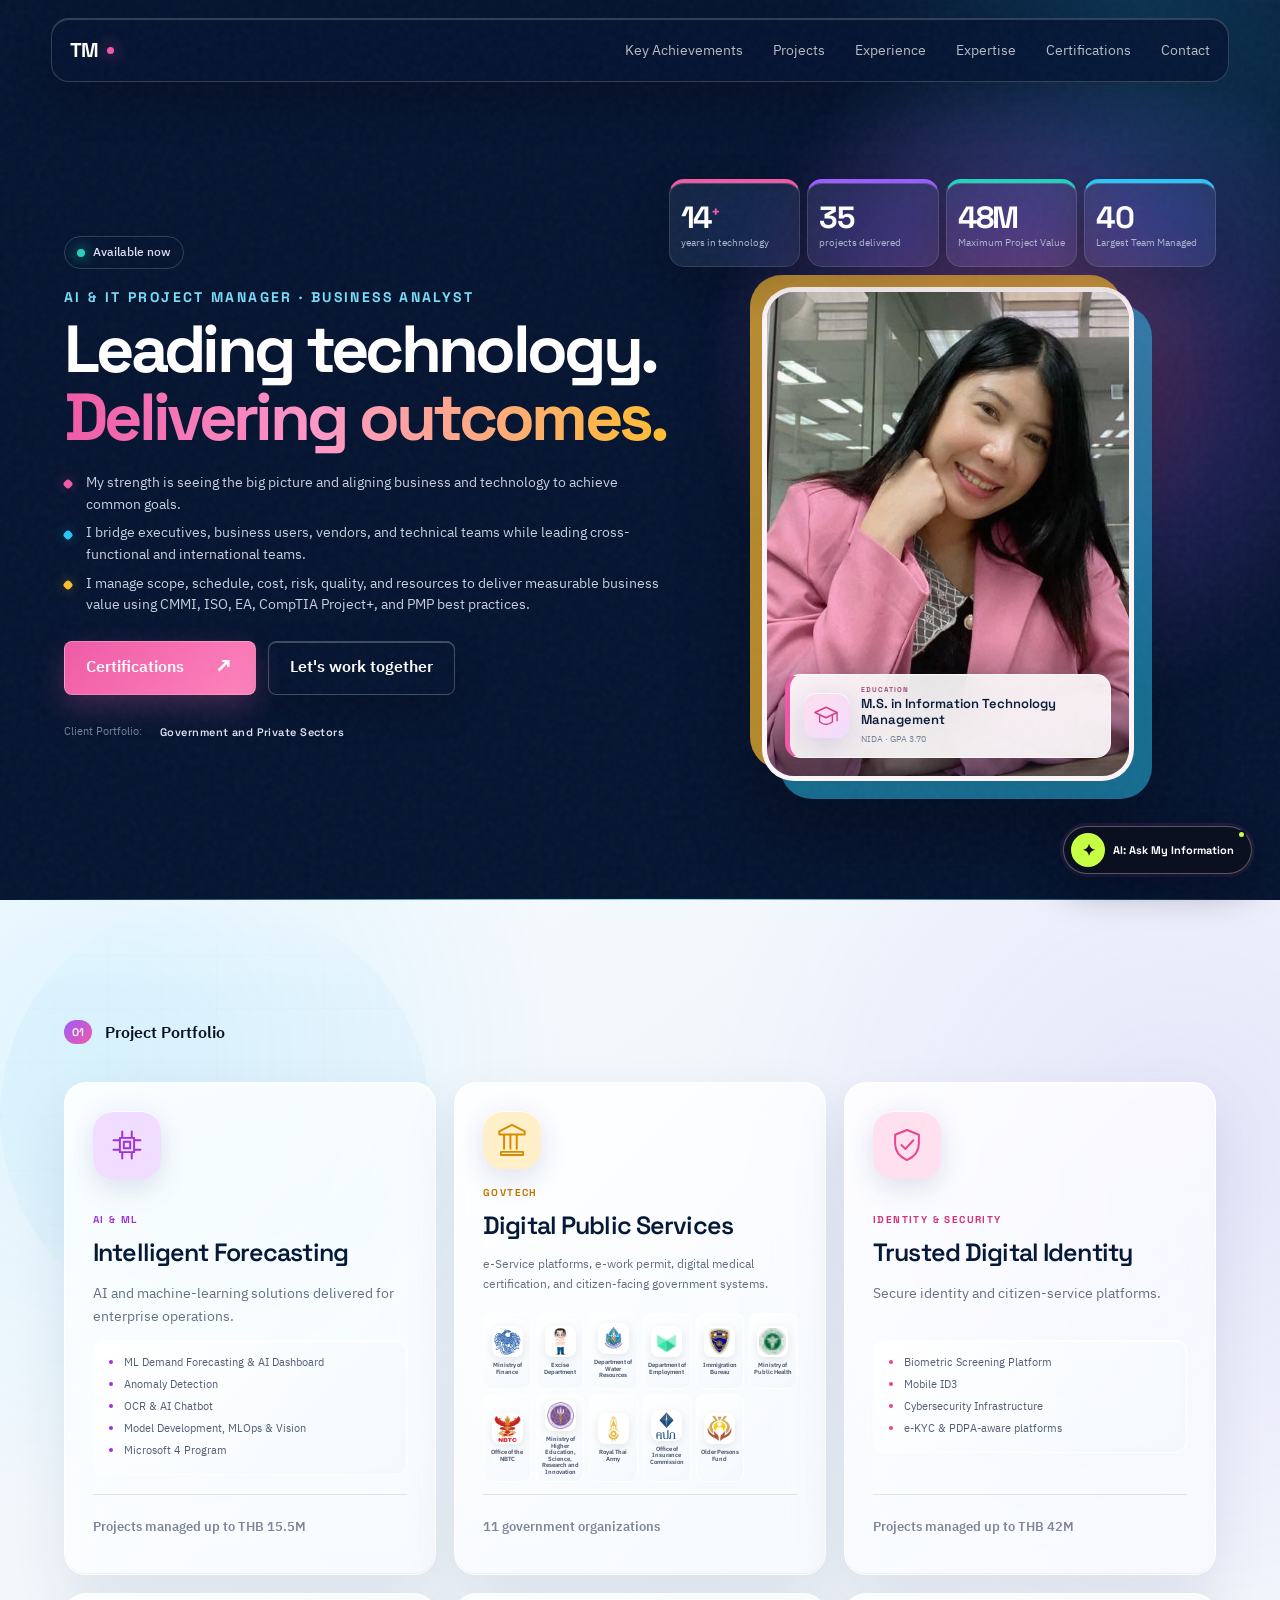
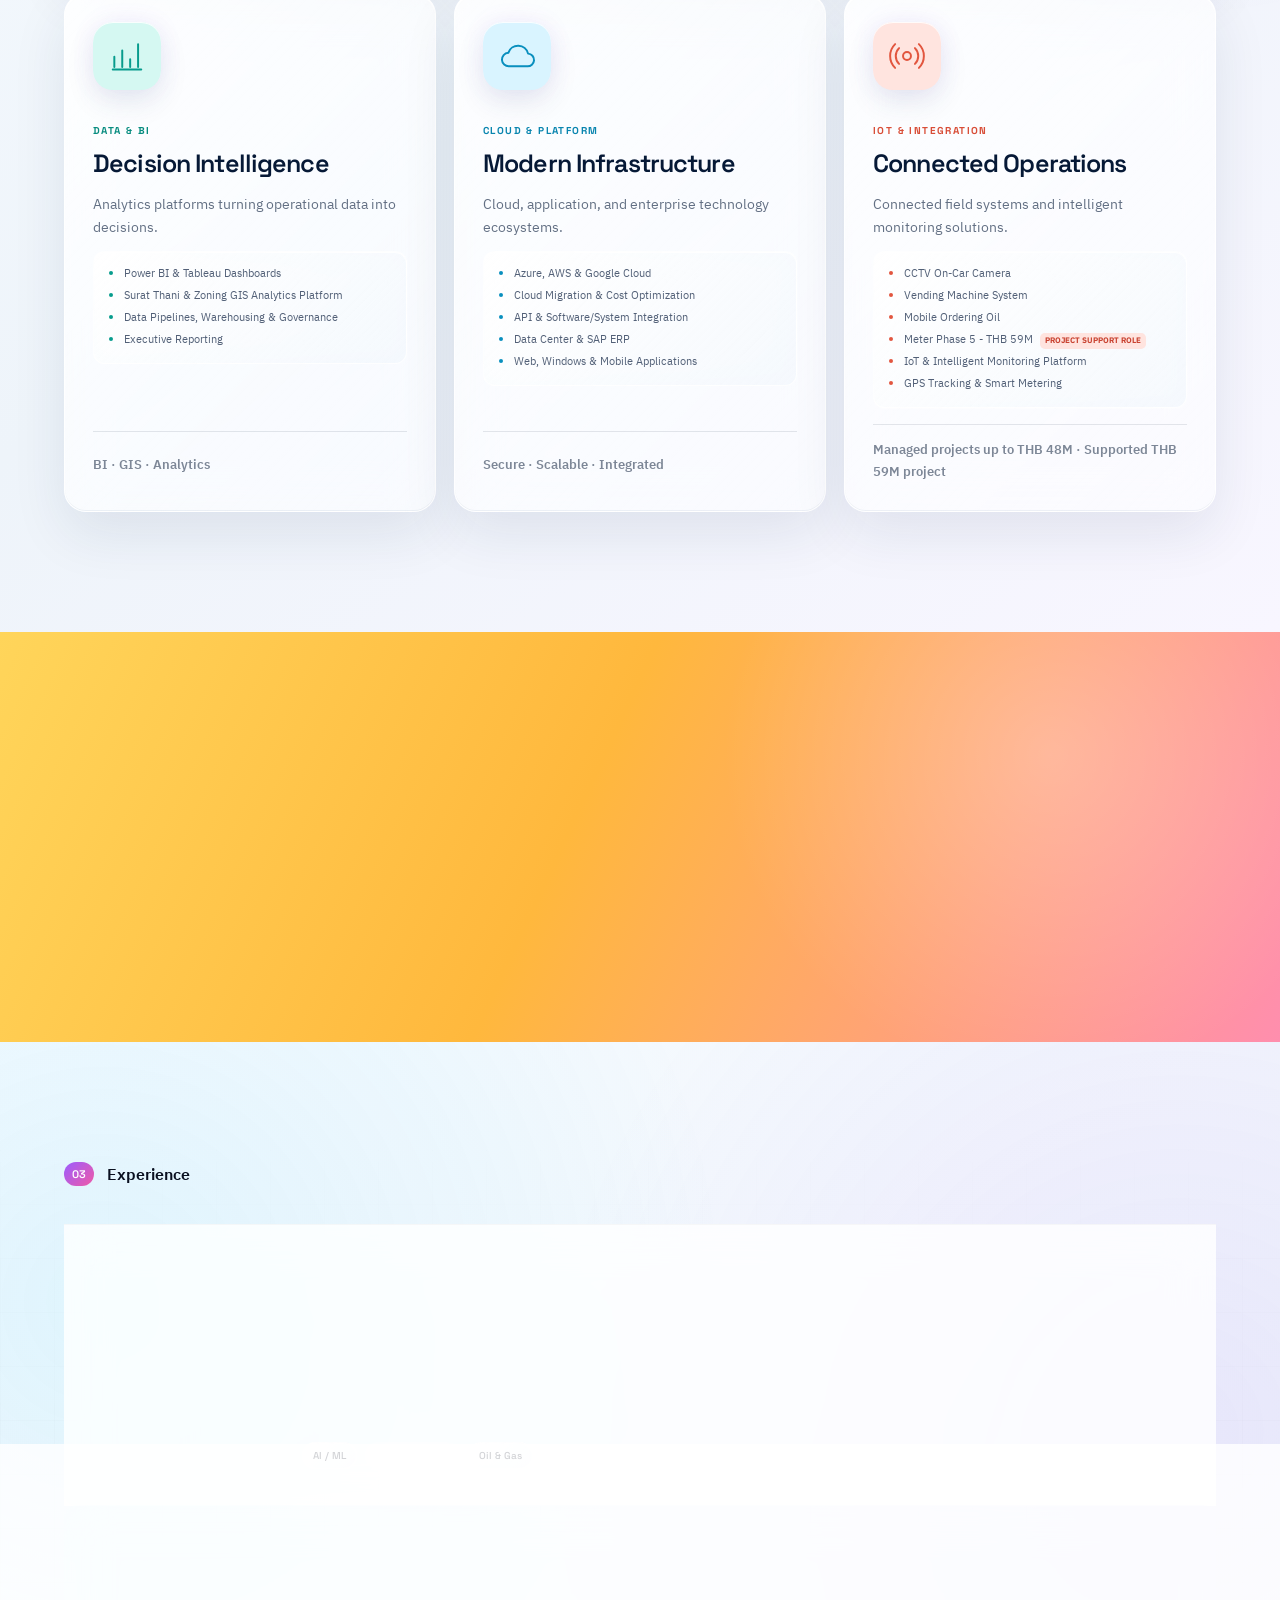
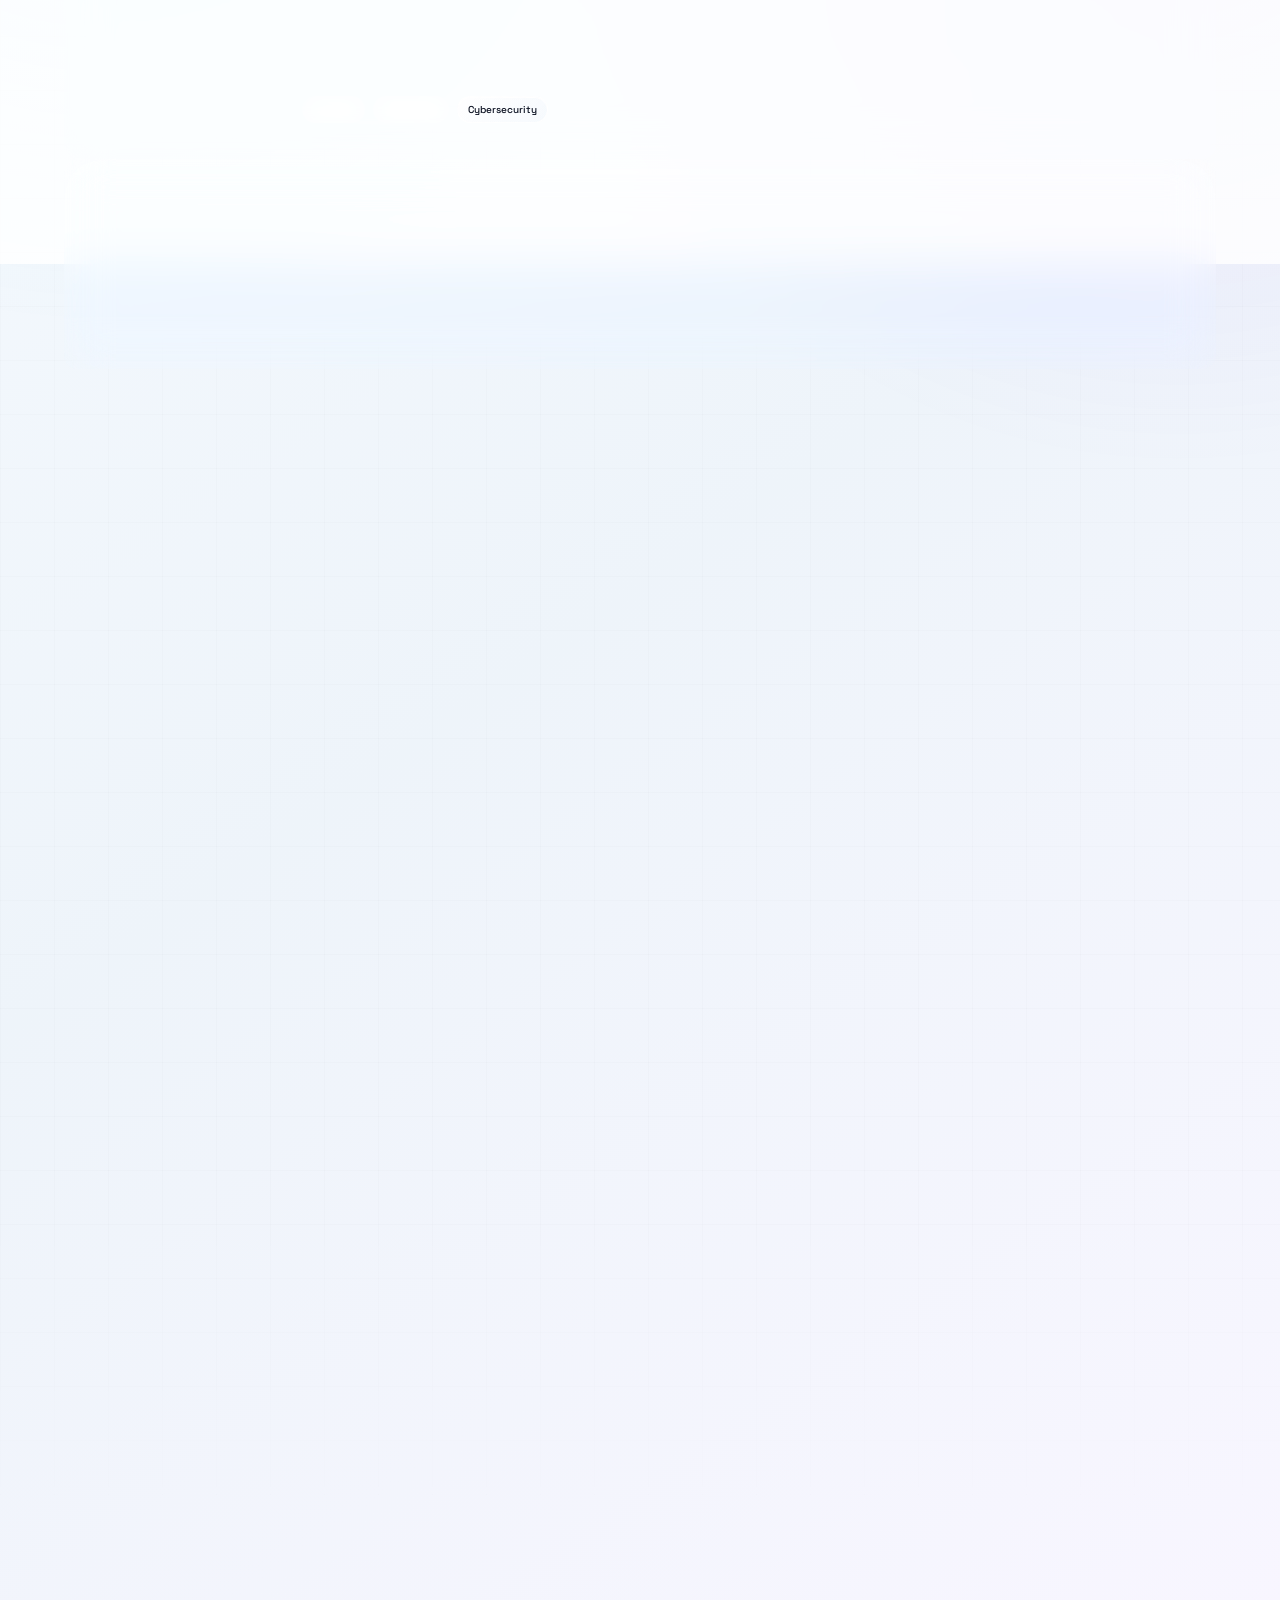
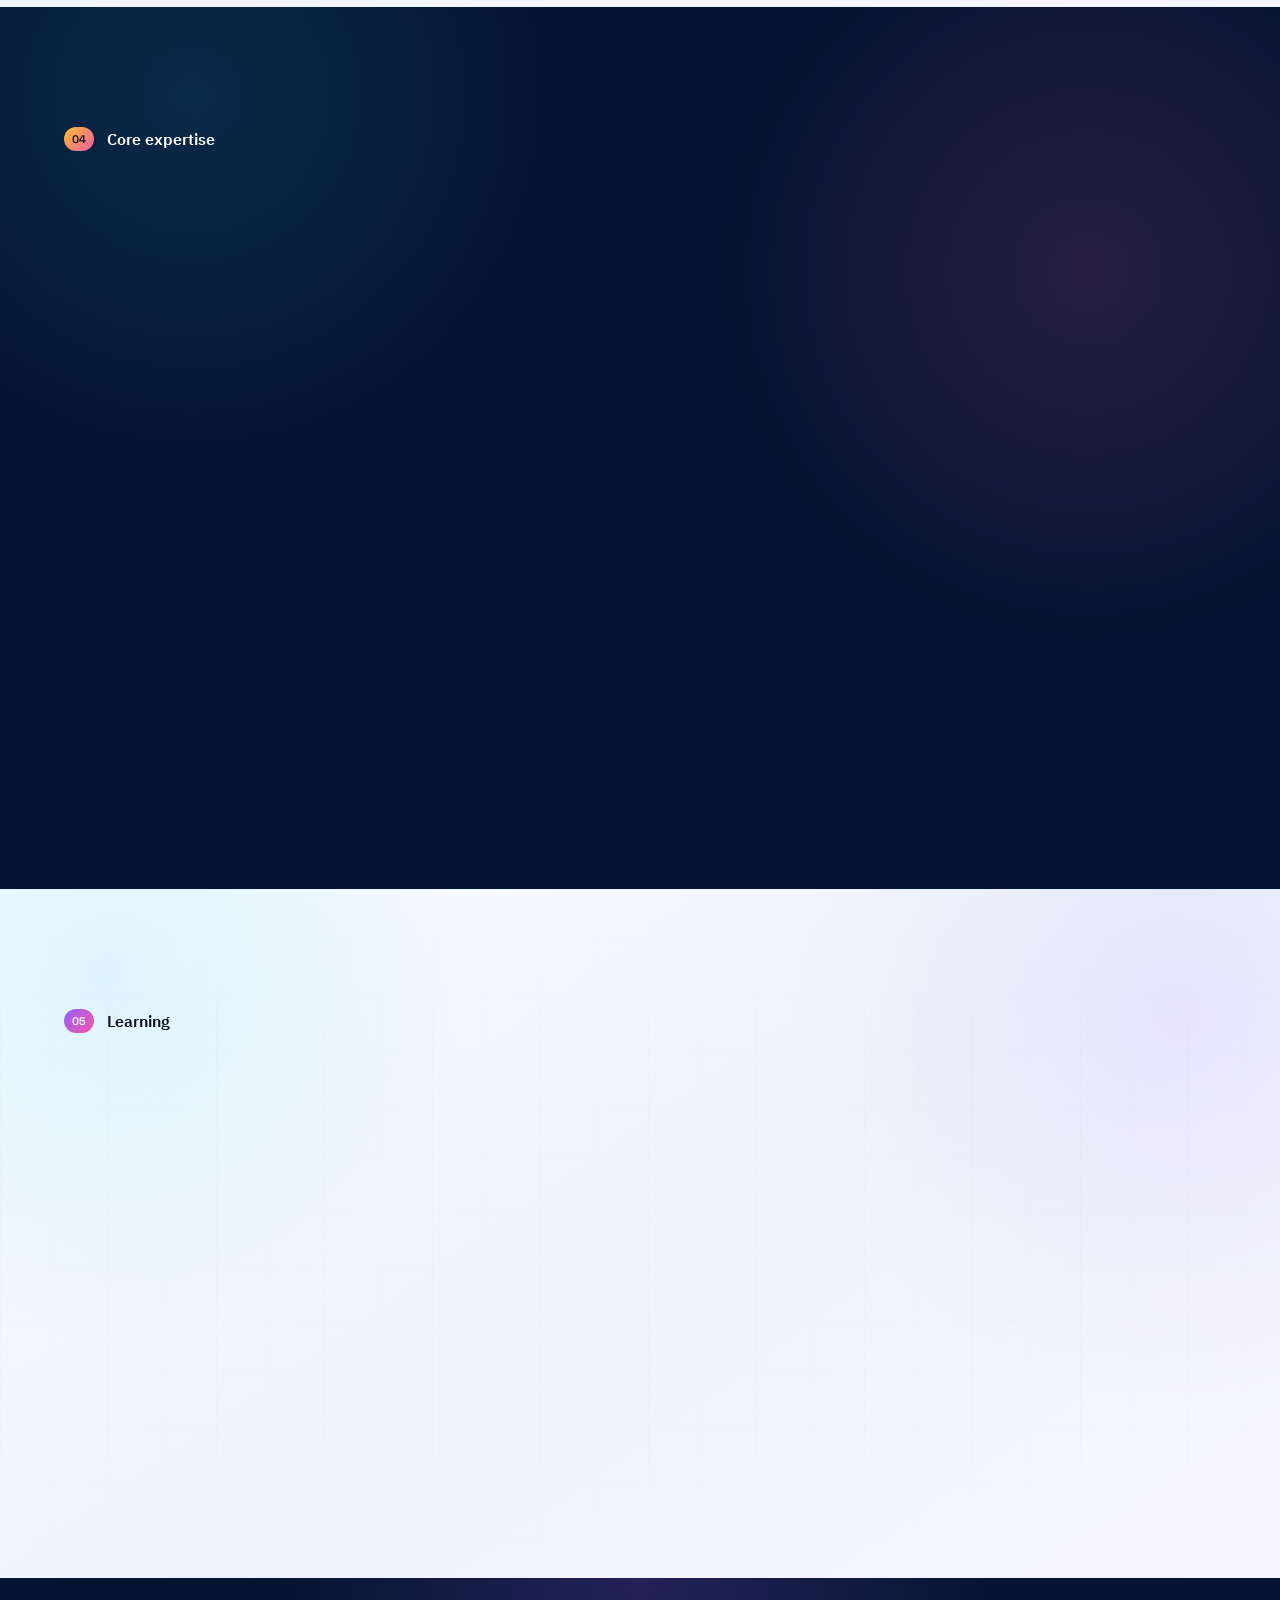
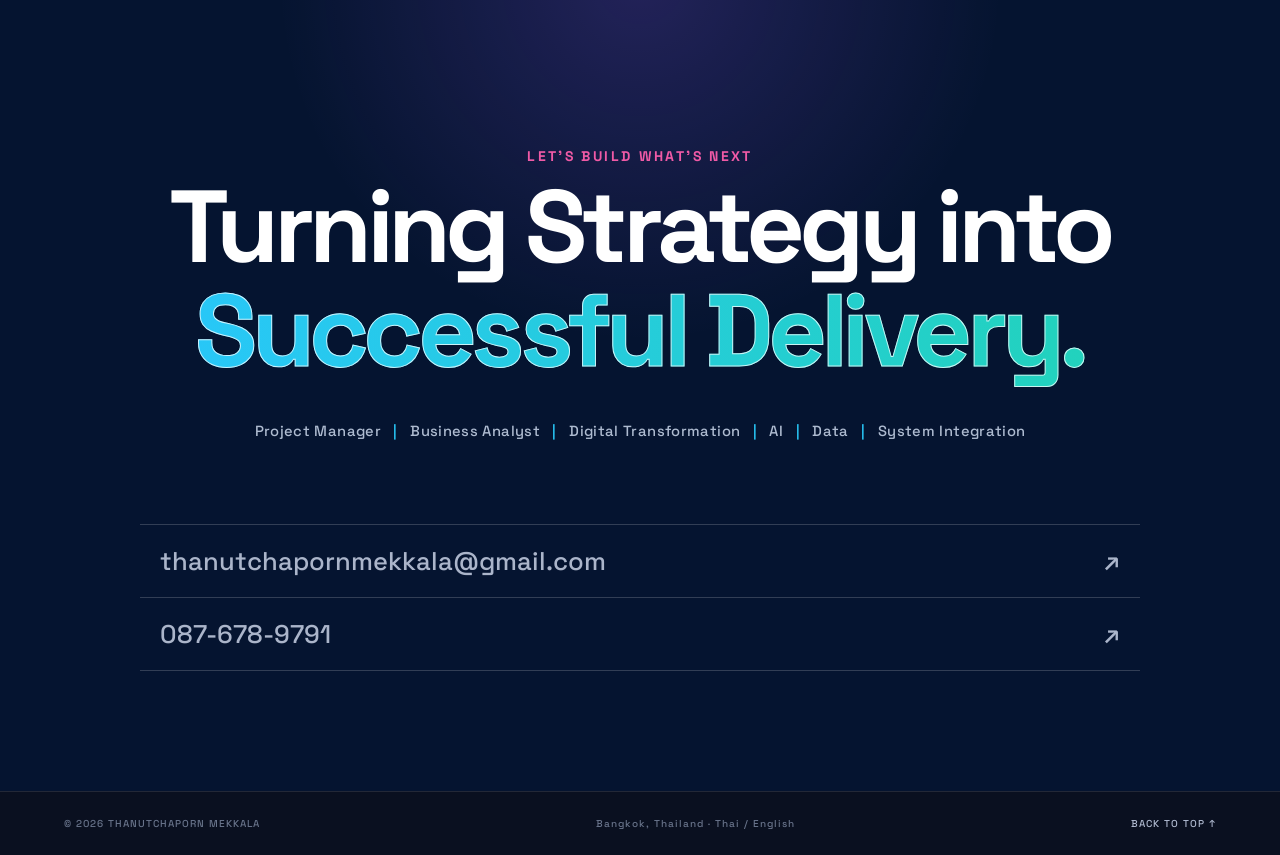
==== index.html @ a10a9266 "Publish AI portfolio and certifications" ====
<!doctype html>
<html lang="en">
<head>
  <meta charset="UTF-8">
  <meta name="viewport" content="width=device-width, initial-scale=1.0">
  <meta name="description" content="Portfolio of Thanutchaporn Mekkala — an AI & IT Project Manager with over 14 years of technology delivery experience.">
  <title>Thanutchaporn Mekkala — AI & IT Project Manager</title>
  <link rel="preconnect" href="https://fonts.googleapis.com">
  <link rel="preconnect" href="https://fonts.gstatic.com" crossorigin>
  <link href="https://fonts.googleapis.com/css2?family=IBM+Plex+Sans+Thai:wght@300;400;500;600;700&family=Space+Grotesk:wght@400;500;600;700&display=swap" rel="stylesheet">
  <link rel="stylesheet" href="styles.css">
  <link rel="stylesheet" href="polish.css">
</head>
<body>
  <div class="noise" aria-hidden="true"></div>
  <header class="nav-wrap">
    <nav class="nav" aria-label="Main navigation">
      <a class="brand" href="#top" aria-label="Thanutchaporn home"><span>TM</span><i></i></a>
      <div class="nav-links">
        <a href="#impact">Key Achievements</a>
        <a href="#projects">Projects</a>
        <a href="#experience">Experience</a>
        <a href="#expertise">Expertise</a>
        <a href="certifications.html">Certifications</a>
        <a href="#contact">Contact</a>
      </div>
    </nav>
  </header>

  <main id="top">
    <section class="hero section">
      <div class="hero-glow" aria-hidden="true"></div>
      <div class="hero-copy reveal">
        <div class="status"><span></span><b>Available now</b></div>
        <p class="eyebrow">AI &amp; IT PROJECT MANAGER · BUSINESS ANALYST</p>
        <h1><span>Leading technology.</span><br><em>Delivering outcomes.</em></h1>
        <div class="hero-intro hero-summary">
          <p>My strength is seeing the big picture and aligning business and technology to achieve common goals.</p>
          <p>I bridge executives, business users, vendors, and technical teams while leading cross-functional and international teams.</p>
          <p>I manage scope, schedule, cost, risk, quality, and resources to deliver measurable business value using CMMI, ISO, EA, CompTIA Project+, and PMP best practices.</p>
        </div>
        <div class="hero-actions">
          <a class="btn primary" href="certifications.html"><span>Certifications</span><b>↗</b></a>
          <a class="btn ghost" href="mailto:thanutchapornmekkala@gmail.com"><span>Let's work together</span></a>
        </div>
        <div class="client-portfolio-simple" aria-label="Client portfolio by industry">
          <span>Client Portfolio:</span>
          <b>Government and Private Sectors</b>
        </div>
      </div>
      <div class="hero-visual reveal">
        <div class="hero-stat-grid" id="impact" aria-label="Career highlights">
          <div><strong>14<sup>+</sup></strong><span>years in technology</span></div>
          <div><strong>35</strong><span>projects delivered</span></div>
          <div><strong>48M</strong><span>Maximum Project Value</span></div>
          <div class="stat-leadership"><strong>40</strong><span>Largest Team Managed</span></div>
        </div>
        <div class="portrait-card">
          <img src="assets/thanutchaporn-profile-new.png" alt="Thanutchaporn Mekkala">
          <div class="hero-education">
          <div class="education-icon"><svg viewBox="0 0 48 48" aria-hidden="true"><path d="m5 18 19-9 19 9-19 9-19-9Zm8 6v10c7 6 15 6 22 0V24M43 18v14"/></svg></div>
          <div><small>EDUCATION</small><strong>M.S. in Information Technology Management</strong><span>NIDA · GPA 3.70</span></div>
          </div>
        </div>
      </div>
    </section>

    <section class="project-showcase section" id="projects">
      <div class="section-head label-only">
        <div class="section-label"><span>01</span><p>Project Portfolio</p></div>
      </div>
      <div class="project-grid">
        <article class="project-card project-ai reveal"><div class="project-icon"><svg viewBox="0 0 48 48" aria-hidden="true"><path d="M15 15h18v18H15zM20 20h8v8h-8zM7 18h8M7 30h8M33 18h8M33 30h8M18 7v8M30 7v8M18 33v8M30 33v8"/></svg></div><span>AI &amp; ML</span><h3>Intelligent Forecasting</h3><p>AI and machine-learning solutions delivered for enterprise operations.</p><ul class="project-examples"><li>ML Demand Forecasting &amp; AI Dashboard</li><li>Anomaly Detection</li><li>OCR &amp; AI Chatbot</li><li>Model Development, MLOps &amp; Vision</li><li>Microsoft 4 Program</li></ul><small>Projects managed up to THB 15.5M</small></article>
        <article class="project-card project-gov reveal"><div class="project-icon"><svg viewBox="0 0 48 48" aria-hidden="true"><path d="M24 5 8 13v4h32v-4L24 5ZM11 39h26M14 18v17M22 18v17M30 18v17M38 39v4H10v-4"/></svg></div><span>GOVTECH</span><h3>Digital Public Services</h3><p>e-Service platforms, e-work permit, digital medical certification, and citizen-facing government systems.</p><div class="agency-list" aria-label="Government client portfolio"><div><img src="assets/agencies/mof.png" alt="Ministry of Finance emblem"><b>Ministry of Finance</b></div><div><img src="assets/agencies/excise.png" alt="Excise Department emblem"><b>Excise Department</b></div><div><img src="assets/agencies/dwr.png" alt="Department of Water Resources emblem"><b>Department of Water Resources</b></div><div><img src="assets/agencies/doe.png" alt="Department of Employment emblem"><b>Department of Employment</b></div><div><img src="assets/agencies/immigration.png" alt="Immigration Bureau emblem"><b>Immigration Bureau</b></div><div><img src="assets/agencies/moph.png" alt="Ministry of Public Health emblem"><b>Ministry of Public Health</b></div><div><img src="assets/agencies/nbtc.png" alt="Office of the NBTC emblem"><b>Office of the NBTC</b></div><div><img src="assets/agencies/mhesi.png" alt="MHESI emblem"><b>Ministry of Higher Education, Science, Research and Innovation</b></div><div><img src="assets/agencies/rta.png" alt="Royal Thai Army emblem"><b>Royal Thai Army</b></div><div><img src="assets/agencies/oic.svg" alt="Office of Insurance Commission emblem"><b>Office of Insurance Commission</b></div><div><img src="assets/agencies/opf.png" alt="Older Persons Fund emblem"><b>Older Persons Fund</b></div></div><small>11 government organizations</small></article>
        <article class="project-card project-security reveal"><div class="project-icon"><svg viewBox="0 0 48 48" aria-hidden="true"><path d="M24 5 39 11v11c0 10-6 17-15 21C15 39 9 32 9 22V11l15-6Zm-7 19 5 5 10-11"/></svg></div><span>IDENTITY &amp; SECURITY</span><h3>Trusted Digital Identity</h3><p>Secure identity and citizen-service platforms.</p><ul class="project-examples"><li>Biometric Screening Platform</li><li>Mobile ID3</li><li>Cybersecurity Infrastructure</li><li>e-KYC &amp; PDPA-aware platforms</li></ul><small>Projects managed up to THB 42M</small></article>
        <article class="project-card project-data reveal"><div class="project-icon"><svg viewBox="0 0 48 48" aria-hidden="true"><path d="M8 38V25M18 38V17M28 38V28M38 38V9M6 41h36"/></svg></div><span>DATA &amp; BI</span><h3>Decision Intelligence</h3><p>Analytics platforms turning operational data into decisions.</p><ul class="project-examples"><li>Power BI &amp; Tableau Dashboards</li><li>Surat Thani &amp; Zoning GIS Analytics Platform</li><li>Data Pipelines, Warehousing &amp; Governance</li><li>Executive Reporting</li></ul><small>BI · GIS · Analytics</small></article>
        <article class="project-card project-cloud reveal"><div class="project-icon"><svg viewBox="0 0 48 48" aria-hidden="true"><path d="M14 37h23a8 8 0 0 0 1-16 13 13 0 0 0-25-1 8.5 8.5 0 0 0 1 17Z"/></svg></div><span>CLOUD &amp; PLATFORM</span><h3>Modern Infrastructure</h3><p>Cloud, application, and enterprise technology ecosystems.</p><ul class="project-examples"><li>Azure, AWS &amp; Google Cloud</li><li>Cloud Migration &amp; Cost Optimization</li><li>API &amp; Software/System Integration</li><li>Data Center &amp; SAP ERP</li><li>Web, Windows &amp; Mobile Applications</li></ul><small>Secure · Scalable · Integrated</small></article>
        <article class="project-card project-iot reveal"><div class="project-icon"><svg viewBox="0 0 48 48" aria-hidden="true"><circle cx="24" cy="24" r="5"/><path d="M14 34a14 14 0 0 1 0-20M34 14a14 14 0 0 1 0 20M9 39A21 21 0 0 1 9 9M39 9a21 21 0 0 1 0 30"/></svg></div><span>IOT &amp; INTEGRATION</span><h3>Connected Operations</h3><p>Connected field systems and intelligent monitoring solutions.</p><ul class="project-examples"><li>CCTV On-Car Camera</li><li>Vending Machine System</li><li>Mobile Ordering Oil</li><li>Meter Phase 5 - THB 59M <em>Project Support Role</em></li><li>IoT &amp; Intelligent Monitoring Platform</li><li>GPS Tracking &amp; Smart Metering</li></ul><small>Managed projects up to THB 48M · Supported THB 59M project</small></article>
      </div>
    </section>

    <section class="training section">
      <div class="training-copy reveal"><div class="section-label"><span>02</span><p>Client Training Sessions</p></div><p>Delivered practical technology training for up to 120 participants per session, helping users understand and confidently adopt new systems.</p></div>
      <div class="training-gallery reveal"><img src="assets/training-01.jpg" alt="Client training session"><img src="assets/training-02.jpg" alt="Technology training workshop"><img src="assets/training-03.jpg" alt="Project training presentation"><img src="assets/training-04.jpg" alt="Client classroom training"></div>
    </section>

    <section class="section experience" id="experience">
      <div class="section-head label-only"><div class="section-label"><span>03</span><p>Experience</p></div></div>
      <div class="timeline">
        <article class="job featured reveal"><div class="when">Jun 2024 — Jun 2026<br>2 years 1 month</div><div><h3>Project Manager</h3><p class="company">Stelligence Co., Ltd.</p><p>Delivered AI and data initiatives for 11 government and 9 private-sector clients, spanning ML demand forecasting and dashboards, Microsoft programs, anomaly detection, OCR, chatbots, Power BI, and Tableau. Managed projects valued up to THB 15.5M across oil &amp; gas, tourism, e-work permit, and IT software.</p><div class="tags"><span>AI / ML</span><span>Data Analytics</span><span>Oil &amp; Gas</span></div></div></article>
        <article class="job reveal"><div class="when">Aug 2022 — Feb 2024<br>1 year 7 months</div><div><h3>Project Manager</h3><p class="company">Chanwanich Co., Ltd.</p><p>Led 8 government projects valued up to THB 42M, including biometric screening platforms, digital medical certification platforms, Mobile ID3, e-service platforms, and cybersecurity infrastructure.</p><div class="tags"><span>GovTech</span><span>Biometrics</span><span>Cybersecurity</span></div></div></article>
        <article class="job reveal"><div class="when">Jul 2021 — Apr 2022<br>10-month contract</div><div><h3>Business Analyst</h3><p class="company">PTT Digital Solutions Co., Ltd.</p><p>Supported business analysis and solution delivery by translating stakeholder requirements into clear plans and actionable specifications for technology teams.</p></div></article>
        <article class="job reveal"><div class="when">Mar 2021 — Jun 2021<br>90 days</div><div><h3>Business Analyst Assistant Manager</h3><p class="company">SF Corporation Public Co., Ltd.</p><p>Supported business analysis at assistant manager level, coordinating business requirements and technology delivery across stakeholders.</p></div></article>
        <article class="job reveal"><div class="when">Feb 2020 — Feb 2021<br>1 year</div><div><h3>Project Consultant</h3><p class="company">Sigma Intergroup Co., Ltd.</p><p>Provided project consulting and helped connect business objectives, stakeholder expectations, and implementation activities.</p></div></article>
        <article class="job reveal"><div class="when">Jan 2016 — Oct 2019<br>3 years 10 months</div><div><h3>Project Manager &amp; Acting ERP/Data Center Assistant</h3><p class="company">D.T.C. Enterprise Public Co., Ltd.</p><p>Managed 5 government and 2 private-sector projects valued up to THB 48M, including CCTV on-car cameras, vending machines, Surat Thani zoning GIS and analytics platforms, Meter Phase 5, IoT, and intelligent monitoring platforms. Served clients across retail, beverage, and banking.</p><div class="tags"><span>ERP</span><span>Data Center</span><span>IoT</span><span>GIS</span></div></div></article>
        <article class="job reveal"><div class="when">Jan 2015 — Sep 2015<br>9 months</div><div><h3>IT Support</h3><p class="company">Billion Broker Co., Ltd.</p><p>Provided IT support within the insurance sector, helping maintain reliable day-to-day technology operations and user services.</p></div></article>
        <article class="job reveal"><div class="when">May 2011 — Dec 2014<br>3 years 8 months</div><div><h3>Helpdesk Support Manager</h3><p class="company">Jsiam Enterprise Co., Ltd.</p><p>Managed helpdesk support operations and service delivery, building the operational foundation for a career in technology and project leadership.</p></div></article>
      </div>
    </section>

    <section class="expertise section" id="expertise">
      <div class="section-head label-only"><div class="section-label"><span>04</span><p>Core expertise</p></div></div>
      <div class="capability-grid">
        <article class="capability cap-pm reveal"><b>01</b><div class="cap-icon"><svg viewBox="0 0 48 48"><circle cx="24" cy="14" r="6"/><circle cx="12" cy="32" r="5"/><circle cx="36" cy="32" r="5"/><path d="m20 18-5 9M28 18l5 9M17 32h14"/></svg></div><h3>Project Leadership</h3><p>Agile · Scrum · Waterfall · UAT · SIT · Risk · Vendor · Stakeholder · Quality</p></article>
        <article class="capability cap-ai reveal"><b>02</b><div class="cap-icon"><svg viewBox="0 0 48 48"><path d="M15 15h18v18H15zM20 20h8v8h-8zM7 18h8M33 18h8M18 7v8M30 33v8"/></svg></div><h3>AI &amp; Machine Learning</h3><p>GenAI · LLM · Chatbot · Model Development · MLOps · Vision · OCR</p></article>
        <article class="capability cap-cloud reveal"><b>03</b><div class="cap-icon"><svg viewBox="0 0 48 48"><path d="M14 37h23a8 8 0 0 0 1-16 13 13 0 0 0-25-1 8.5 8.5 0 0 0 1 17Z"/></svg></div><h3>Cloud &amp; Infrastructure</h3><p>Azure · AWS · Google Cloud · Cloud Migration · CI/CD · API · Integration · Cybersecurity</p></article>
        <article class="capability cap-data reveal"><b>04</b><div class="cap-icon"><svg viewBox="0 0 48 48"><path d="M8 38V25M18 38V17M28 38V28M38 38V9M6 41h36"/></svg></div><h3>Data &amp; Visualization</h3><p>SQL · NoSQL · Data Pipeline · Governance · Tableau · Power BI · Alteryx</p></article>
      </div>
      <div class="tools-wrap reveal"><p>Tools &amp; Platforms</p><div class="tools"><span>Jira</span><span>ClickUp</span><span>Trello</span><span>Notion</span><span>MS 365</span><span>MS Project</span><span>Google Cloud</span><span>Azure</span><span>AWS</span><span>Figma</span><span>Canva</span><span>Oracle</span><span>MySQL</span><span>SQL Server</span><span>DBeaver</span><span>Postman</span><span>Power BI</span><span>Tableau</span><span>Alteryx</span><span>Visio</span><span>Draw.io</span><span>Photoshop</span><span>etc.</span></div></div>
    </section>

    <section class="section learning" id="certifications">
      <div class="section-label"><span>05</span><p>Learning</p></div>
      <div class="education reveal">
        <div class="degree-entry"><span>2023 — 2025</span><h3>M.S. in Information<br>Technology Management</h3><p>National Institute of Development Administration · GPA 3.70 · NCCIT 2025</p></div>
        <div class="degree-entry"><span>2011 — 2013</span><h3>B.S. in Computer and Information Science<br><small>Computer Science</small></h3><p>King Mongkut's University of Technology North Bangkok · GPA 2.37</p></div>
        <div class="degree">M.S.<br><small>B.S.</small></div>
      </div>
      <div class="certs reveal"><p>Certifications & training</p><div><span>CompTIA Project+ Certified</span><span>Project Management Professional — PMTHAISCHOOL</span><span>Advanced AI Engineering for IT &amp; Developer</span><span>AWS Academy Cloud Foundations</span><span>AI &amp; Machine Learning on Google Cloud</span><span>Project Investment — Chulalongkorn University</span></div></div>
    </section>

    <section class="contact section" id="contact">
      <p class="eyebrow">LET'S BUILD WHAT'S NEXT</p>
      <h2>Turning Strategy into<br><em>Successful Delivery.</em></h2>
      <p class="contact-position">Project Manager <i>|</i> Business Analyst <i>|</i> Digital Transformation <i>|</i> AI <i>|</i> Data <i>|</i> System Integration</p>
      <div class="contact-row"><a href="mailto:thanutchapornmekkala@gmail.com">thanutchapornmekkala@gmail.com <span>↗</span></a><a href="tel:+66876789791">087-678-9791 <span>↗</span></a></div>
    </section>
  </main>
  <footer><span>© <i id="year"></i> THANUTCHAPORN MEKKALA</span><span>Bangkok, Thailand · Thai / English</span><a href="#top">BACK TO TOP ↑</a></footer>

  <button class="chat-launcher" type="button" aria-label="Open AI information assistant" aria-expanded="false" aria-controls="portfolio-chat">
    <span class="chat-launcher-icon" aria-hidden="true">✦</span>
    <span class="chat-launcher-label">AI: Ask My Information</span>
    <i aria-hidden="true"></i>
  </button>
  <aside class="chat-panel" id="portfolio-chat" aria-label="Thanutchaporn portfolio assistant" aria-hidden="true">
    <header class="chat-header">
      <div class="chat-avatar">TM<span></span></div>
      <div><strong>Portfolio Assistant</strong><small><i></i> Online · answers instantly</small></div>
      <button class="chat-close" type="button" aria-label="Close portfolio assistant">×</button>
    </header>
    <div class="chat-messages" role="log" aria-live="polite" aria-relevant="additions">
      <div class="chat-message bot">
        <span class="message-avatar">✦</span>
        <div><p>Hi! I can help you learn more about Thanutchaporn's experience, projects, and expertise. What would you like to know?</p><time>Portfolio AI</time></div>
      </div>
    </div>
    <div class="chat-suggestions" aria-label="Suggested questions">
      <button type="button">What are her key achievements?</button>
      <button type="button">Tell me about her AI projects</button>
      <button type="button">Why should we hire her?</button>
    </div>
    <form class="chat-form">
      <label class="sr-only" for="chat-input">Ask about Thanutchaporn</label>
      <input id="chat-input" type="text" autocomplete="off" placeholder="Ask about experience, skills..." maxlength="240">
      <button type="submit" aria-label="Send message">↑</button>
    </form>
    <p class="chat-note">Answers are based on the information in this portfolio.</p>
  </aside>
  <script src="script.js"></script>
</body>
</html>
---- styles.css ----
:root{--ink:#0a1020;--paper:#f4f2ec;--lime:#c7ff45;--blue:#625bff;--cyan:#75e8ff;--muted:#687080;--line:rgba(10,16,32,.16)}*{box-sizing:border-box}html{scroll-behavior:smooth}body{margin:0;background:var(--paper);color:var(--ink);font-family:"IBM Plex Sans Thai",sans-serif;overflow-x:hidden}.noise{position:fixed;inset:0;pointer-events:none;z-index:20;opacity:.055;background-image:url("data:image/svg+xml,%3Csvg viewBox='0 0 180 180' xmlns='http://www.w3.org/2000/svg'%3E%3Cfilter id='n'%3E%3CfeTurbulence type='fractalNoise' baseFrequency='.8' numOctaves='3' stitchTiles='stitch'/%3E%3C/filter%3E%3Crect width='100%25' height='100%25' filter='url(%23n)' opacity='.7'/%3E%3C/svg%3E")}.nav-wrap{position:fixed;z-index:10;top:0;left:0;right:0;padding:18px 4vw}.nav{max-width:1440px;margin:auto;height:64px;border:1px solid rgba(255,255,255,.28);background:rgba(10,16,32,.78);backdrop-filter:blur(18px);border-radius:18px;display:flex;align-items:center;justify-content:space-between;padding:0 18px;color:#fff;box-shadow:0 15px 45px rgba(5,9,22,.18)}.brand{color:inherit;text-decoration:none;display:flex;align-items:center;gap:8px;font:700 20px "Space Grotesk"}.brand i{width:7px;height:7px;background:var(--lime);border-radius:50%;box-shadow:0 0 16px var(--lime)}.nav-links{display:flex;gap:30px}.nav-links a{color:rgba(255,255,255,.72);text-decoration:none;font-size:14px;transition:.2s}.nav-links a:hover{color:var(--lime)}.lang{border:0;background:rgba(255,255,255,.08);border-radius:20px;color:#fff;padding:5px;display:flex;cursor:pointer}.lang span{font:600 11px "Space Grotesk";padding:7px 9px;border-radius:15px}.lang .active{background:var(--lime);color:var(--ink)}.section{padding:120px max(5vw,24px);max-width:1500px;margin:auto}.hero{max-width:none;min-height:850px;padding-top:155px;background:var(--ink);color:white;position:relative;display:grid;grid-template-columns:1.05fr .95fr;align-items:center;overflow:hidden}.hero:after{content:"";position:absolute;inset:auto 0 0;height:1px;background:linear-gradient(90deg,transparent,var(--cyan),transparent)}.hero-glow{position:absolute;width:700px;height:700px;border-radius:50%;right:-120px;top:20px;background:radial-gradient(circle,rgba(98,91,255,.43),transparent 67%);filter:blur(10px)}.hero-copy{position:relative;z-index:2;max-width:760px}.status{display:inline-flex;align-items:center;gap:8px;padding:8px 12px;border:1px solid rgba(255,255,255,.18);border-radius:30px;font-size:12px;color:#dce3f5}.status span{width:8px;height:8px;border-radius:50%;background:var(--lime);box-shadow:0 0 14px var(--lime);animation:pulse 1.8s infinite}.status b{font-weight:500}.eyebrow{margin:28px 0 10px;font:600 12px "Space Grotesk";letter-spacing:.2em;color:var(--lime)}h1,h2{font-family:"Space Grotesk","IBM Plex Sans Thai",sans-serif;letter-spacing:-.055em;margin:0;line-height:1.02}h1{font-size:clamp(56px,6.4vw,108px)}h1 em,h2 em{font-style:normal;color:transparent;-webkit-text-stroke:1px rgba(255,255,255,.75)}.hero-intro{font-size:clamp(16px,1.4vw,21px);line-height:1.7;color:#aeb8ce;max-width:660px;margin:28px 0}.hero-actions{display:flex;gap:12px;margin:35px 0 50px}.btn{min-height:54px;padding:0 21px;display:inline-flex;align-items:center;justify-content:center;gap:30px;border-radius:8px;color:#fff;text-decoration:none;font-weight:600}.btn.primary{background:var(--lime);color:var(--ink)}.btn.primary b{font-size:22px}.btn.ghost{border:1px solid rgba(255,255,255,.24)}.trusted{display:flex;align-items:center;gap:18px;flex-wrap:wrap;color:#738098;font-size:12px}.trusted b{font:500 11px "Space Grotesk";letter-spacing:.08em;color:#c4cbdb}.hero-visual{position:relative;height:650px;z-index:2}.portrait-card{position:absolute;inset:70px 12% 35px 13%;border-radius:230px 230px 26px 26px;overflow:hidden;border:1px solid rgba(255,255,255,.25);background:#111c38;box-shadow:0 50px 100px rgba(0,0,0,.5)}.portrait-card:after{content:"";position:absolute;inset:0;background:linear-gradient(180deg,transparent 50%,rgba(8,14,29,.8))}.portrait-card img{width:100%;height:100%;object-fit:cover;transform:scale(1.22)}.scan-line{position:absolute;z-index:2;top:0;left:0;right:0;height:1px;background:var(--cyan);box-shadow:0 0 20px var(--cyan);animation:scan 5s ease-in-out infinite}.portrait-tag{position:absolute;z-index:3;left:22px;bottom:22px;background:rgba(10,16,32,.72);backdrop-filter:blur(12px);padding:12px 18px;border:1px solid rgba(255,255,255,.2);border-radius:12px}.portrait-tag small{display:block;color:#aeb8ce}.portrait-tag strong{font:700 38px "Space Grotesk";color:var(--lime)}.portrait-tag span{margin-left:6px}.mini-card{position:absolute;z-index:4;padding:14px 18px;background:rgba(245,245,240,.94);color:var(--ink);border-radius:12px;box-shadow:0 20px 50px rgba(0,0,0,.3);display:flex;align-items:center;gap:9px}.mini-card span{font:700 30px "Space Grotesk"}.mini-card small{max-width:78px;line-height:1.2}.card-a{right:2%;top:25%}.card-b{left:3%;bottom:15%}.orbit{position:absolute;border:1px solid rgba(117,232,255,.22);border-radius:50%;inset:20px 4%}.orbit-b{inset:8% 0 3% 17%;transform:rotate(22deg)}.spark{position:absolute;width:40%;bottom:5%;right:-1%;overflow:visible}.spark path{fill:none;stroke:var(--lime);stroke-width:2}.spark circle{fill:var(--lime);filter:drop-shadow(0 0 7px var(--lime))}.metrics{display:grid;grid-template-columns:repeat(4,1fr);border-bottom:1px solid var(--line);background:white}.metric{padding:55px 4vw;border-right:1px solid var(--line)}.metric:last-child{border:0}.metric .num{font:700 clamp(48px,5vw,78px) "Space Grotesk";letter-spacing:-.06em}.metric sup{font:700 30px "Space Grotesk";color:var(--blue)}.metric p{color:var(--muted);max-width:180px;line-height:1.4}.intro-grid{display:grid;grid-template-columns:1fr 3fr;gap:50px}.section-label{display:flex;align-items:flex-start;gap:13px}.section-label span{font:600 11px "Space Grotesk";background:var(--ink);color:white;border-radius:20px;padding:5px 8px}.section-label p{margin:0;font-weight:600}.statement>p{font-size:clamp(35px,4.6vw,70px);line-height:1.2;letter-spacing:-.045em;margin:0}.statement mark{background:linear-gradient(transparent 62%,var(--lime) 62%);color:inherit}.statement small{display:block;max-width:750px;color:var(--muted);font-size:18px;line-height:1.8;margin:35px 0 0 auto}.section-head{display:grid;grid-template-columns:1fr 2fr;align-items:end;margin-bottom:70px}.section-head h2{font-size:clamp(46px,6vw,86px)}.experience{background:#fff;max-width:none}.experience>*{max-width:1360px;margin-left:auto;margin-right:auto}.timeline{border-top:1px solid var(--line)}.job{display:grid;grid-template-columns:220px 1fr;padding:35px 0;border-bottom:1px solid var(--line);transition:.25s}.job:hover{padding-left:18px;background:linear-gradient(90deg,rgba(199,255,69,.2),transparent)}.job.featured{border-top:5px solid var(--blue)}.when{font:500 13px "Space Grotesk";color:var(--blue);padding-top:7px}.job h3{margin:0;font:600 clamp(22px,2.4vw,34px) "Space Grotesk";letter-spacing:-.03em}.company{font-weight:600;margin:5px 0 13px!important;color:var(--blue)!important}.job p{color:var(--muted);line-height:1.7;max-width:920px;margin:0}.tags{display:flex;gap:8px;margin-top:17px}.tags span{padding:6px 10px;border:1px solid var(--line);font:500 10px "Space Grotesk";border-radius:20px}.expertise{max-width:none;background:var(--ink);color:white}.expertise>*{max-width:1360px;margin-left:auto;margin-right:auto}.expertise .section-label span{background:var(--lime);color:var(--ink)}.capability-grid{display:grid;grid-template-columns:repeat(4,1fr);border:1px solid rgba(255,255,255,.14)}.capability{padding:30px;min-height:350px;border-right:1px solid rgba(255,255,255,.14);position:relative;transition:.3s}.capability:last-child{border:0}.capability:hover{background:var(--blue);transform:translateY(-8px)}.capability>b{font:500 11px "Space Grotesk";color:#7d879d}.cap-icon{font:400 65px "Space Grotesk";color:var(--lime);margin:35px 0}.capability h3{font:600 21px "Space Grotesk"}.capability p{color:#9ca7bc;line-height:1.65}.capability:hover p{color:#d9dcff}.tools{display:flex;flex-wrap:wrap;gap:8px;margin-top:25px}.tools span{font:500 11px "Space Grotesk";letter-spacing:.05em;border:1px solid rgba(255,255,255,.16);padding:9px 13px;border-radius:4px;color:#aeb8ce}.learning{display:grid;grid-template-columns:1fr 2fr 1.25fr;gap:50px;align-items:start}.education{position:relative;border-top:5px solid var(--blue);padding-top:28px}.education span,.certs>p{font:500 11px "Space Grotesk";letter-spacing:.1em;color:var(--blue)}.education h3{font-size:clamp(26px,3vw,43px);line-height:1.15;margin:24px 0 14px}.education p{color:var(--muted)}.degree{position:absolute;right:0;top:20px;font:700 70px "Space Grotesk";color:rgba(98,91,255,.08)}.certs{border-top:1px solid var(--line);padding-top:20px}.certs div{display:flex;flex-direction:column}.certs span{padding:14px 0;border-bottom:1px solid var(--line);font-size:14px}.training{max-width:none;background:var(--lime);display:grid;grid-template-columns:.8fr 1.2fr;gap:70px;align-items:center}.training-copy span{font:600 11px "Space Grotesk";letter-spacing:.16em}.training-copy h2{font-size:clamp(44px,5vw,74px);margin:18px 0 25px}.training-copy p{max-width:540px;line-height:1.7}.training-gallery{display:grid;grid-template-columns:1.1fr .9fr;grid-template-rows:220px 190px;gap:10px;transform:rotate(1.5deg)}.training-gallery img{width:100%;height:100%;object-fit:cover;border-radius:8px;filter:saturate(.75);box-shadow:0 14px 30px rgba(10,16,32,.15)}.training-gallery img:first-child{grid-row:1/3}.contact{text-align:center;background:var(--ink);color:white;max-width:none;padding-top:150px}.contact h2{font-size:clamp(55px,8vw,120px)}.contact-row{max-width:1000px;margin:80px auto 0;border-top:1px solid rgba(255,255,255,.18)}.contact-row a{display:flex;justify-content:space-between;color:#abb5ca;text-decoration:none;font:500 clamp(16px,2vw,27px) "Space Grotesk";padding:20px;border-bottom:1px solid rgba(255,255,255,.18);transition:.2s}.contact-row a:hover{color:var(--lime);padding-left:30px}footer{background:var(--ink);color:#68738a;padding:25px max(5vw,24px);display:flex;justify-content:space-between;border-top:1px solid rgba(255,255,255,.1);font:500 10px "Space Grotesk";letter-spacing:.1em}footer a{color:#aeb8ce;text-decoration:none}footer i{font-style:normal}.reveal{opacity:0;transform:translateY(28px);transition:opacity .7s ease,transform .7s ease}.reveal.visible{opacity:1;transform:none}@keyframes pulse{50%{opacity:.4;transform:scale(.7)}}@keyframes scan{0%,100%{top:5%}50%{top:95%}}@media(max-width:900px){.nav-links{display:none}.hero{grid-template-columns:1fr;padding-top:140px}.hero-visual{height:600px}.metrics{grid-template-columns:1fr 1fr}.metric:nth-child(2){border-right:0}.intro-grid,.section-head,.learning{grid-template-columns:1fr}.section-label{margin-bottom:35px}.job{grid-template-columns:150px 1fr}.capability-grid{grid-template-columns:1fr 1fr}.capability:nth-child(2){border-right:0}.training{grid-template-columns:1fr}.training-gallery{grid-template-rows:180px 160px}}@media(max-width:600px){.section{padding:90px 20px}.hero{padding-top:130px}.hero-actions{flex-direction:column;align-items:stretch}.hero-visual{height:490px}.portrait-card{inset:60px 7% 20px}.mini-card{transform:scale(.82)}.card-a{right:-6%}.card-b{left:-5%}.metrics{grid-template-columns:1fr 1fr}.metric{padding:35px 20px}.metric .num{font-size:48px}.metric p{font-size:12px}.intro-grid{gap:0}.statement small{font-size:16px}.job{grid-template-columns:1fr;gap:10px}.when{padding:0}.capability-grid{grid-template-columns:1fr}.capability{border-right:0;border-bottom:1px solid rgba(255,255,255,.14);min-height:290px}.training-gallery{grid-template-columns:1fr 1fr;grid-template-rows:180px 130px}.training-gallery img:first-child{grid-row:auto;grid-column:1/3}.contact-row a{font-size:14px;padding-left:0;padding-right:0}footer{flex-direction:column;gap:12px}}
---- polish.css ----
/* Final typography tuning after browser-based visual QA. */
h1 { font-size: clamp(52px, 5.2vw, 82px); }

/* Color-led redesign inspired by the visual language of the supplied CV. */
:root { --gold: #ffbd2e; --magenta: #f05aa6; --violet: #9b5cff; --sky: #28c7f7; --teal: #22d2bd; --coral: #ff725e; }
.nav { background: rgba(5, 20, 48, .84); border-color: rgba(255,255,255,.18); }
.brand span { letter-spacing: -.04em; }
.brand i { background: var(--magenta); box-shadow: 0 0 16px var(--magenta); }
.hero { min-height: 900px; padding-top: 130px; padding-bottom: 45px; background: radial-gradient(circle at 76% 40%, rgba(240,90,166,.17), transparent 24%), radial-gradient(circle at 90% 5%, rgba(40,199,247,.18), transparent 23%), #051430; }
.hero-copy { max-width: 850px; }
.hero:before { content: ""; position: absolute; inset: 0; opacity: .22; background-image: linear-gradient(rgba(255,255,255,.045) 1px, transparent 1px), linear-gradient(90deg, rgba(255,255,255,.045) 1px, transparent 1px); background-size: 54px 54px; mask-image: linear-gradient(90deg, transparent, #000); }
.hero-glow { background: radial-gradient(circle, rgba(240,90,166,.32), rgba(155,92,255,.16) 40%, transparent 70%); }
.status span { background: var(--teal); box-shadow: 0 0 14px var(--teal); }
.eyebrow { color: #79def9; font-size: 14px; font-weight: 700; letter-spacing: .17em; }
h1 em { -webkit-text-stroke: 0; color: transparent; background: linear-gradient(90deg, var(--magenta), #ff98c9 42%, var(--gold)); -webkit-background-clip: text; background-clip: text; }
.hero-intro { max-width: 690px; color: #c4cbda; }
.hero-summary { display: grid; gap: 10px; margin: 27px 0 30px; }
.hero-summary { max-width: 830px; }
.hero-summary p { position: relative; margin: 0; padding-left: 22px; color: #c8d1e1; font-size: 14px; line-height: 1.55; }
.hero-summary p:before { content: ""; position: absolute; left: 0; top: .6em; width: 8px; height: 8px; border-radius: 3px; background: var(--magenta); transform: rotate(45deg); box-shadow: 0 0 12px rgba(240,90,166,.4); }
.hero-summary p:nth-child(2):before { background: var(--sky); box-shadow: 0 0 12px rgba(40,199,247,.4); }
.hero-summary p:nth-child(3):before { background: var(--gold); box-shadow: 0 0 12px rgba(255,189,46,.4); }
.trusted { display: block; max-width: 720px; }
.trusted > span { display: block; margin-bottom: 10px; color: #7f8ba1; font: 600 10px "Space Grotesk",sans-serif; letter-spacing: .12em; text-transform: uppercase; }
.hero-tech-list { display: flex; flex-wrap: wrap; gap: 6px; }
.hero-tech-list b { padding: 5px 9px; border: 1px solid rgba(255,255,255,.13); border-radius: 13px; background: rgba(255,255,255,.055); color: #c8d2e4; font: 500 9px "Space Grotesk",sans-serif; letter-spacing: .02em; }
.hero-tech-list b:nth-child(5n+1) { border-color: rgba(240,90,166,.35); color: #ff9bc8; }.hero-tech-list b:nth-child(5n+2) { border-color: rgba(155,92,255,.4); color: #c9a4ff; }.hero-tech-list b:nth-child(5n+3) { border-color: rgba(40,199,247,.4); color: #85e5ff; }.hero-tech-list b:nth-child(5n+4) { border-color: rgba(34,210,189,.4); color: #83f0e2; }.hero-tech-list b:nth-child(5n+5) { border-color: rgba(255,189,46,.4); color: #ffd77c; }
.btn.primary { background: linear-gradient(135deg, var(--magenta), #ff83bd); color: #fff; box-shadow: 0 12px 30px rgba(240,90,166,.24); }
.btn.primary:hover { transform: translateY(-2px); }
.client-portfolio-simple { display: flex; align-items: center; flex-wrap: wrap; gap: 12px 18px; max-width: 760px; margin-top: 36px; color: #c8d1e2; }
.client-portfolio-simple span { color: #75839b; font-size: 11px; }
.client-portfolio-simple b { position: relative; color: #dbe3f1; font: 600 11px "Space Grotesk",sans-serif; letter-spacing: .04em; }
.client-portfolio-simple b:not(:last-child):after { content: "·"; position: absolute; right: -11px; color: #40506b; }
.hero-visual { height: 670px; }
.hero-stat-grid { position: absolute; z-index: 5; top: 0; left: 0; right: 0; display: grid; grid-template-columns: repeat(4,1fr); gap: 7px; }
.hero-stat-grid div { min-width: 0; min-height: 105px; padding: 13px 11px; display: flex; flex-direction: column; justify-content: center; border: 1px solid rgba(255,255,255,.13); border-top: 4px solid var(--magenta); border-radius: 15px; background: rgba(255,255,255,.075); backdrop-filter: blur(12px); }
.hero-stat-grid div:nth-child(2) { border-top-color: var(--violet); }.hero-stat-grid div:nth-child(3) { border-top-color: var(--teal); }.hero-stat-grid div:nth-child(4) { border-top-color: var(--sky); }.hero-stat-grid div:nth-child(5) { border-top-color: var(--gold); }.hero-stat-grid div:nth-child(6) { border-top-color: var(--magenta); }.hero-stat-grid div:nth-child(7) { border-top-color: var(--sky); }.hero-stat-grid div:nth-child(8) { border-top-color: var(--teal); }
.hero-stat-grid strong { color: #fff; font: 700 clamp(26px,2.4vw,40px) "Space Grotesk",sans-serif; letter-spacing: -.06em; }
.hero-stat-grid strong sup { color: var(--magenta); font-size: .5em; }
.hero-stat-grid span { color: #aeb8ce; font-size: 10px; line-height: 1.25; }
.hero-stat-grid .stat-achievement { flex-direction: row; align-items: center; justify-content: flex-start; gap: 9px; }
.stat-achievement i { width: 35px; height: 35px; display: grid; place-items: center; flex: 0 0 auto; border-radius: 10px; }
.stat-achievement i svg { width: 23px; height: 23px; fill: none; stroke: currentColor; stroke-width: 2.5; stroke-linecap: round; stroke-linejoin: round; }
.stat-achievement span { font-size: 8px; line-height: 1.3; }
.stat-achievement span b { display: block; margin-bottom: 4px; color: #fff; font: 600 11px "Space Grotesk",sans-serif; }
.stat-quality i { color: #ff86bc; background: rgba(240,90,166,.15); }.stat-certified i { color: #80e1fa; background: rgba(40,199,247,.14); }.stat-leadership i { color: #77e7d9; background: rgba(34,210,189,.14); }
.portrait-card { inset: 135px 17% 116px 19%; border-radius: 32px; border: 5px solid rgba(255,255,255,.92); background: #e98aaf; box-shadow: 18px 18px 0 rgba(40,199,247,.5), -12px -12px 0 rgba(255,189,46,.7), 0 40px 80px rgba(0,0,0,.38); }
.portrait-card img { transform: none; object-position: center center; }
.portrait-card:after { background: linear-gradient(180deg, transparent 72%, rgba(5,20,48,.5)); }
.hero-education { position: absolute; z-index: 7; left: 18px; right: 18px; bottom: 18px; min-height: 72px; padding: 10px 14px; display: flex; align-items: center; gap: 12px; border: 1px solid rgba(255,255,255,.72); border-left: 5px solid var(--magenta); border-radius: 15px; background: rgba(255,255,255,.9); -webkit-backdrop-filter: blur(14px); backdrop-filter: blur(14px); box-shadow: 0 16px 38px rgba(0,0,0,.25); }
.education-icon { width: 45px; height: 45px; display: grid; place-items: center; flex: 0 0 auto; border-radius: 12px; background: linear-gradient(135deg,#ffe0ee,#f3dcff); color: #d73b84; }
.education-icon svg { width: 28px; height: 28px; fill: none; stroke: currentColor; stroke-width: 2.4; stroke-linecap: round; stroke-linejoin: round; }
.hero-education small { display: block; margin-bottom: 2px; color: #9b4b76; font: 700 7px "Space Grotesk",sans-serif; letter-spacing: .14em; }
.hero-education strong { display: block; color: #071a3a; font: 600 13px "Space Grotesk",sans-serif; line-height: 1.25; }
.hero-education span { display: block; margin-top: 3px; color: #758096; font-size: 9px; }
.scan-line,.orbit,.spark { display: none; }
.portrait-tag { background: rgba(5,20,48,.82); border-color: rgba(255,255,255,.24); }
.portrait-tag strong { color: var(--gold); }
.mini-card { border: 1px solid rgba(5,20,48,.08); }
.card-a { border-left: 5px solid var(--teal); }.card-b { border-left: 5px solid var(--violet); }
.metrics { position: relative; z-index: 2; box-shadow: 0 -20px 50px rgba(5,20,48,.08); }
.metric { position: relative; overflow: hidden; }
.metric:before { content: ""; position: absolute; top: 0; left: 0; width: 100%; height: 5px; background: var(--magenta); }
.metric:nth-child(2):before { background: var(--violet); }.metric:nth-child(3):before { background: var(--sky); }.metric:nth-child(4):before { background: var(--gold); }
.metric:nth-child(1) .num,.metric:nth-child(1) sup { color: #d93685; }.metric:nth-child(2) .num { color: #7144d9; }.metric:nth-child(3) .num { color: #098fb8; }.metric:nth-child(4) .num { color: #ce8300; }
.achievement-band { padding: 56px max(5vw,24px) 68px; background: #fff; border-bottom: 1px solid rgba(5,20,48,.1); }
.achievement-band > * { max-width: 1360px; margin-left: auto; margin-right: auto; }
.achievement-title { display: flex; align-items: baseline; gap: 18px; margin-bottom: 28px; }
.achievement-title span { color: #c42b78; font: 700 10px "Space Grotesk",sans-serif; letter-spacing: .16em; }
.achievement-title h2 { color: #071a3a; font-size: clamp(34px,4vw,56px); }
.achievement-list { display: grid; grid-template-columns: repeat(5,1fr); border: 1px solid rgba(5,20,48,.1); border-radius: 20px; overflow: hidden; }
.achievement-item { min-height: 260px; padding: 24px 20px; border-right: 1px solid rgba(5,20,48,.1); background: #fff; }
.achievement-item:last-child { border-right: 0; }
.achievement-icon { width: 64px; height: 64px; display: grid; place-items: center; margin-bottom: 25px; border-radius: 18px; }
.achievement-icon svg { width: 38px; height: 38px; fill: none; stroke: currentColor; stroke-width: 2.5; stroke-linecap: round; stroke-linejoin: round; }
.achievement-item strong { display: block; min-height: 45px; color: #071a3a; font: 600 18px "Space Grotesk",sans-serif; line-height: 1.25; }
.achievement-item p { margin: 9px 0 0; color: #6d7688; font-size: 12px; line-height: 1.55; }
.achievement-scale .achievement-icon { color: #ce8300; background: #fff0c9; }.achievement-quality .achievement-icon { color: #d6307e; background: #ffe0ee; }.achievement-sector .achievement-icon { color: #7044d8; background: #ece4ff; }.achievement-certified .achievement-icon { color: #078faf; background: #d9f4ff; }.achievement-team .achievement-icon { color: #078c7f; background: #d5f8f2; }
.statement p { color: #071a3a; }
.statement > p { font-size: clamp(28px,3.5vw,52px); line-height: 1.22; }
.statement small { font-size: 16px; line-height: 1.75; }
.degree-entry { position: relative; z-index: 1; }
.degree-entry + .degree-entry { margin-top: 34px; padding-top: 27px; border-top: 1px solid rgba(5,20,48,.12); }
.education .degree-entry h3 { font-size: clamp(24px,2.5vw,36px); margin: 19px 0 11px; }
.education .degree-entry h3 small { color: #657084; font: 500 .52em "Space Grotesk",sans-serif; letter-spacing: 0; }
.education .degree-entry p { max-width: 520px; font-size: 13px; line-height: 1.5; }
.education .degree > small { font-size: .55em; }
.section-label span { background: linear-gradient(135deg, var(--violet), var(--magenta)); }
.project-showcase { max-width: none; background: #eef5fa; position: relative; overflow: hidden; }
.project-showcase:before { content: ""; position: absolute; width: 430px; height: 430px; right: -160px; top: -180px; border-radius: 50%; background: rgba(40,199,247,.1); }
.project-showcase > * { position: relative; max-width: 1360px; margin-left: auto; margin-right: auto; }
.project-showcase .section-head { grid-template-columns: 1fr 2.2fr; }
.project-showcase .section-head h2 { font-size: clamp(25px,2.8vw,39px); line-height: 1.12; }
.section-intro { max-width: 700px; color: var(--muted); font-size: 13px; line-height: 1.6; }
.project-grid { display: grid; grid-template-columns: repeat(3,1fr); gap: 18px; }
.project-card { min-width: 0; min-height: 350px; padding: 28px; display: flex; flex-direction: column; border: 1px solid rgba(5,20,48,.08); border-radius: 22px; background: rgba(255,255,255,.9); box-shadow: 0 15px 40px rgba(5,20,48,.06); transition: transform .28s, box-shadow .28s; }
.project-card:hover { transform: translateY(-8px); box-shadow: 0 24px 55px rgba(5,20,48,.12); }
.project-icon,.cap-icon { width: 68px; height: 68px; display: grid; place-items: center; border-radius: 20px; }
.project-icon svg,.cap-icon svg { width: 38px; height: 38px; fill: none; stroke: currentColor; stroke-width: 2.5; stroke-linecap: round; stroke-linejoin: round; }
.project-card > span { display: block; margin-top: 34px; font: 700 10px "Space Grotesk",sans-serif; letter-spacing: .14em; }
.project-card h3 { margin: 10px 0 14px; color: #061936; font: 600 25px "Space Grotesk",sans-serif; letter-spacing: -.035em; }
.project-card p { min-height: 48px; margin: 0; color: #637084; font-size: 14px; line-height: 1.65; }
.project-examples { margin: 10px 0 16px; padding: 14px 14px 14px 30px; border-radius: 12px; background: rgba(5,20,48,.035); color: #526077; font-size: 11px; line-height: 1.55; }
.project-examples li + li { margin-top: 5px; }
.project-examples li::marker { color: var(--violet); }
.project-ai .project-examples li::marker { color: #a231dd; }.project-security .project-examples li::marker { color: #ed438f; }.project-data .project-examples li::marker { color: #079c8d; }.project-cloud .project-examples li::marker { color: #098fbe; }.project-iot .project-examples li::marker { color: #e2563f; }
.project-examples em { display: inline-block; margin-left: 4px; padding: 2px 5px; border-radius: 5px; background: #ffe4df; color: #c94331; font-size: 8px; font-style: normal; font-weight: 700; text-transform: uppercase; }
.project-card small { display: block; padding-top: 17px; border-top: 1px solid rgba(5,20,48,.1); color: #7d8797; font-weight: 600; }
.project-card > small { width: 100%; min-height: 52px; margin-top: auto; display: flex; align-items: center; padding-top: 14px; }
.project-ai .project-icon { color: #a231dd; background: #f1ddff; }.project-ai > span { color: #a231dd; }
.project-gov .project-icon { color: #d88b00; background: #fff0c9; }.project-gov > span { color: #bd7600; }
.project-gov { grid-column: span 1; }
.project-gov .project-icon { width: 58px; height: 58px; }
.project-gov > span { margin-top: 17px; }
.project-gov > p { min-height: 48px; margin-bottom: 0; font-size: 12px; }
.agency-list { width: 100%; min-width: 0; display: grid; grid-template-columns: repeat(6,minmax(0,1fr)); gap: 5px; margin: 10px 0 12px; }
.agency-list > div { min-width: 0; min-height: 76px; padding: 5px 3px; display: flex; flex-direction: column; align-items: center; justify-content: center; gap: 5px; border: 1px solid rgba(216,139,0,.16); border-radius: 9px; background: #fffaf0; overflow: hidden; }
.agency-list i { width: 35px; height: 35px; display: grid; place-items: center; flex: 0 0 auto; border-radius: 9px; background: linear-gradient(135deg,#ffcf58,#ffab35); color: #543400; font: 700 8px "Space Grotesk",sans-serif; font-style: normal; }
.agency-list img { width: 31px; height: 31px; padding: 2px; flex: 0 0 auto; object-fit: contain; border-radius: 8px; background: #fff; box-shadow: 0 3px 10px rgba(5,20,48,.09); }
.agency-list > div:nth-child(3n+2) i { background: linear-gradient(135deg,#ff9cca,#ed5b9c); color: #fff; }.agency-list > div:nth-child(3n+3) i { background: linear-gradient(135deg,#62daf8,#1aaed6); color: #fff; }
.agency-list b { max-width: 100%; color: #425069; font-size: 6px; font-weight: 600; line-height: 1.1; text-align: center; overflow-wrap: anywhere; }
.project-security .project-icon { color: #ed438f; background: #ffe0ee; }.project-security > span { color: #d53079; }
.project-data .project-icon { color: #079c8d; background: #d5f8f2; }.project-data > span { color: #078c7f; }
.project-cloud .project-icon { color: #098fbe; background: #d9f4ff; }.project-cloud > span { color: #0985af; }
.project-iot .project-icon { color: #e2563f; background: #ffe4df; }.project-iot > span { color: #d84d37; }
.experience { background: #fff; }
.section-head.label-only { display: block; margin-bottom: 35px; }
.job { border-radius: 14px; padding-left: 18px; padding-right: 18px; }
.job:hover { background: #f6f8fc; box-shadow: inset 5px 0 var(--magenta); }
.job.featured { border-top: 0; box-shadow: inset 5px 0 var(--violet); background: #f8f7ff; }
.company { color: #be397c!important; }
.tags span { border: 0; background: #edf1f7; }
.expertise { background: #061936; }
.expertise .section-label span { background: linear-gradient(135deg, var(--gold), var(--magenta)); }
.capability-grid { gap: 12px; border: 0; }
.capability { min-height: 365px; border: 1px solid rgba(255,255,255,.1)!important; border-radius: 20px; background: rgba(255,255,255,.035); }
.capability:hover { transform: translateY(-8px); background: rgba(255,255,255,.07); }
.capability .cap-icon { margin: 34px 0; font-size: initial; }
.cap-pm .cap-icon { color: var(--gold); background: rgba(255,189,46,.14); }.cap-ai .cap-icon { color: #c276ff; background: rgba(155,92,255,.15); }.cap-cloud .cap-icon { color: var(--sky); background: rgba(40,199,247,.14); }.cap-data .cap-icon { color: var(--teal); background: rgba(34,210,189,.14); }
.capability h3 { font-size: 23px; }
.tools span:nth-child(4n+1) { border-color: rgba(255,189,46,.35); color: #ffd77c; }.tools span:nth-child(4n+2) { border-color: rgba(240,90,166,.4); color: #ff9bc8; }.tools span:nth-child(4n+3) { border-color: rgba(40,199,247,.4); color: #85e5ff; }.tools span:nth-child(4n+4) { border-color: rgba(34,210,189,.4); color: #83f0e2; }
.tools-wrap { max-width: 1360px; margin-top: 30px; padding: 20px 22px 22px; border: 1px solid rgba(255,255,255,.12); border-radius: 16px; background: rgba(255,255,255,.025); }
.tools-wrap > p { margin: 0 0 13px; color: #8793aa; font: 700 10px "Space Grotesk",sans-serif; letter-spacing: .13em; text-transform: uppercase; }
.tools-wrap .tools { margin-top: 0; }
.tools-wrap .tools span:last-child { border-style: dashed; color: #aeb8ce; }
.training { max-width: none; padding-top: 76px; padding-bottom: 76px; display: block; background: linear-gradient(115deg, #ffd55a, #ffb83d 45%, #ff8eae); }
.training-copy { max-width: 1360px; margin: 0 auto 34px; display: block; }
.training-copy .section-label { margin-bottom: 22px; }
.training-copy h2 { max-width: 520px; font-size: clamp(23px,2.2vw,32px); line-height: 1.12; margin: 0 0 10px 42px; }
.training-copy > p { max-width: none; margin: 0 0 0 42px; font-size: 12px; line-height: 1.6; white-space: nowrap; }
.training-gallery { max-width: 1360px; height: auto; margin: auto; display: grid; grid-template-columns: repeat(4,1fr); grid-template-rows: 155px; gap: 12px; transform: none; }
.training-gallery img,.training-gallery img:first-child { width: 100%; height: 155px; grid-row: auto; grid-column: auto; object-fit: cover; border-radius: 16px; }
.contact { background: radial-gradient(circle at 50% 0, rgba(155,92,255,.2), transparent 35%), #051430; }
.contact .eyebrow { color: var(--magenta); }
.contact h2 em { background: linear-gradient(90deg, var(--sky), var(--teal)); -webkit-background-clip: text; background-clip: text; }
.contact-position { max-width: 1100px; margin: 34px auto 0; color: #aebbd0; font: 500 clamp(12px,1.15vw,17px) "Space Grotesk",sans-serif; line-height: 1.8; letter-spacing: .025em; }
.contact-position i { margin: 0 8px; color: var(--sky); font-style: normal; }
.chat-launcher-icon,.chat-form button { background: linear-gradient(135deg, var(--magenta), var(--gold)); color: #fff; }
.chat-avatar { background: linear-gradient(135deg, var(--magenta), var(--violet)); }

.sr-only { position: absolute; width: 1px; height: 1px; padding: 0; margin: -1px; overflow: hidden; clip: rect(0, 0, 0, 0); white-space: nowrap; border: 0; }
.chat-launcher { position: fixed; right: 28px; bottom: 26px; z-index: 30; height: 48px; padding: 0 17px 0 7px; display: flex; align-items: center; gap: 8px; border: 1px solid rgba(255,255,255,.3); border-radius: 25px; background: #0a1020; color: #fff; box-shadow: 0 14px 38px rgba(5,9,22,.38), 0 0 0 3px rgba(240,90,166,.1); cursor: pointer; font: 700 11px "Space Grotesk", sans-serif; transition: transform .2s, background .2s; }
.chat-launcher:hover { transform: translateY(-3px); background: #161e35; }
.chat-launcher-icon { width: 34px; height: 34px; display: grid; place-items: center; border-radius: 50%; background: var(--lime); color: var(--ink); font-size: 16px; }
.chat-launcher i { position: absolute; right: 5px; top: 3px; width: 9px; height: 9px; border: 2px solid var(--ink); border-radius: 50%; background: var(--lime); }
.chat-launcher[aria-expanded="true"] { opacity: 0; pointer-events: none; transform: translateY(15px); }
.chat-panel { position: fixed; right: 28px; bottom: 26px; z-index: 31; width: min(470px, calc(100vw - 32px)); height: min(700px, calc(100vh - 52px)); display: flex; flex-direction: column; overflow: hidden; border: 2px solid rgba(255,255,255,.28); border-radius: 26px; background: #f8f8f4; box-shadow: 0 36px 120px rgba(5,9,22,.52), 0 0 0 6px rgba(240,90,166,.1); opacity: 0; pointer-events: none; transform: translateY(24px) scale(.97); transform-origin: bottom right; transition: opacity .25s, transform .25s; }
.chat-panel.open { opacity: 1; pointer-events: auto; transform: none; }
.chat-header { min-height: 92px; padding: 17px 18px; display: flex; align-items: center; gap: 14px; background: linear-gradient(120deg, #071a3a, #1b2051); color: #fff; }
.chat-avatar { position: relative; width: 46px; height: 46px; display: grid; place-items: center; flex: 0 0 auto; border-radius: 14px; background: linear-gradient(135deg, var(--blue), #8c85ff); font: 700 14px "Space Grotesk", sans-serif; }
.chat-avatar span { position: absolute; right: -2px; bottom: -2px; width: 11px; height: 11px; border: 2px solid var(--ink); border-radius: 50%; background: var(--lime); }
.chat-header strong { display: block; font: 700 18px "Space Grotesk", sans-serif; }
.chat-header small { display: flex; align-items: center; gap: 5px; margin-top: 4px; color: #9ca7bc; font-size: 11px; }
.chat-header small i { width: 5px; height: 5px; border-radius: 50%; background: var(--lime); }
.chat-close { width: 38px; height: 38px; margin-left: auto; border: 0; border-radius: 50%; background: rgba(255,255,255,.08); color: #fff; cursor: pointer; font-size: 24px; }
.chat-messages { flex: 1; padding: 20px 16px 10px; overflow-y: auto; scroll-behavior: smooth; }
.chat-message { display: flex; align-items: flex-end; gap: 8px; margin-bottom: 15px; animation: messageIn .3s ease; }
.chat-message.user { justify-content: flex-end; }
.message-avatar { width: 27px; height: 27px; display: grid; place-items: center; flex: 0 0 auto; border-radius: 9px; background: var(--ink); color: var(--lime); font-size: 11px; }
.chat-message p { max-width: 340px; margin: 0; padding: 14px 16px; border-radius: 16px 16px 16px 4px; background: #fff; color: #2a3244; box-shadow: 0 5px 18px rgba(10,16,32,.07); font-size: 14px; line-height: 1.6; }
.chat-message.user p { border-radius: 16px 16px 4px 16px; background: var(--blue); color: #fff; }
.chat-message time { display: block; margin-top: 5px; color: #939aaa; font: 500 9px "Space Grotesk", sans-serif; }
.chat-message.user time { text-align: right; }
.chat-typing p { display: flex; gap: 4px; padding: 16px; }
.chat-typing i { width: 5px; height: 5px; border-radius: 50%; background: #9199a9; animation: typing 1s infinite alternate; }
.chat-typing i:nth-child(2) { animation-delay: .2s; }.chat-typing i:nth-child(3) { animation-delay: .4s; }
.chat-suggestions { display: flex; gap: 7px; padding: 8px 16px 12px; overflow-x: auto; scrollbar-width: none; }
.chat-suggestions::-webkit-scrollbar { display: none; }
.chat-suggestions button { flex: 0 0 auto; padding: 8px 11px; border: 1px solid rgba(98,91,255,.24); border-radius: 16px; background: rgba(98,91,255,.06); color: #443dc3; cursor: pointer; font: 500 10px "Space Grotesk", sans-serif; }
.chat-form { display: flex; gap: 8px; padding: 12px 14px 6px; border-top: 1px solid rgba(10,16,32,.1); background: #fff; }
.chat-form input { min-width: 0; flex: 1; height: 44px; padding: 0 15px; border: 1px solid rgba(10,16,32,.14); border-radius: 22px; outline: none; background: #f5f5f1; color: var(--ink); font: 13px "IBM Plex Sans Thai", sans-serif; }
.chat-form input:focus { border-color: var(--blue); box-shadow: 0 0 0 3px rgba(98,91,255,.1); }
.chat-form button { width: 44px; height: 44px; flex: 0 0 auto; border: 0; border-radius: 50%; background: var(--lime); color: var(--ink); cursor: pointer; font-size: 21px; font-weight: 700; }
.chat-note { margin: 0; padding: 3px 15px 10px; background: #fff; color: #9a9faa; text-align: center; font-size: 9px; }
@keyframes messageIn { from { opacity: 0; transform: translateY(8px); } }
@keyframes typing { to { opacity: .25; transform: translateY(-2px); } }

@media (min-width: 1600px) {
  .hero { grid-template-columns: 1.12fr .88fr; }
  .hero-summary p:first-child { white-space: nowrap; }
}

/* Keep the complete hero composition visible at browser zoom 100% on shorter desktop screens. */
@media (min-width: 1001px) and (max-height: 900px) {
  .hero { min-height: 100vh; padding-top: 105px; padding-bottom: 28px; }
  .hero-visual { height: min(620px, calc(100vh - 135px)); }
  .hero-stat-grid div { min-height: 88px; padding-top: 9px; padding-bottom: 9px; }
  .portrait-card { inset: 108px 15% 18px 17%; }
  .status { padding-top: 6px; padding-bottom: 6px; }
  .eyebrow { margin-top: 19px; }
  .hero-summary { margin-top: 20px; margin-bottom: 22px; gap: 7px; }
  .hero-actions { margin-top: 25px; margin-bottom: 28px; }
  .client-portfolio-simple { margin-top: 24px; }
}

@media (max-width: 1000px) {
  .project-grid { grid-template-columns: 1fr 1fr; }
  .portrait-card { left: 12%; right: 12%; }
  .achievement-list { grid-template-columns: 1fr 1fr; border: 0; gap: 12px; }
  .achievement-item { min-height: 220px; border: 1px solid rgba(5,20,48,.1)!important; border-radius: 16px; }
}

@media (max-width: 600px) {
  .hero-copy { min-width: 0; }
  h1 {
    font-size: 38px;
    line-height: 1.08;
    overflow-wrap: anywhere;
  }
  h1 span, h1 em { display: block; }
  .hero-intro {
    font-size: 15px;
    overflow-wrap: anywhere;
  }
  .hero .eyebrow { font-size: 12px; letter-spacing: .13em; line-height: 1.5; }
  .client-portfolio-simple { margin-top: 28px; gap: 10px 16px; }
  .client-portfolio-simple span { flex-basis: 100%; }
  .card-a { right: 0; }
  .trusted { gap: 12px; }
  .hero-visual { height: 760px; }
  .hero-stat-grid { left: 0; right: 0; grid-template-columns: 1fr 1fr; gap: 8px; }
  .hero-stat-grid div { min-height: 96px; padding: 11px 14px; }
  .hero-stat-grid strong { font-size: 31px; }
  .portrait-card { inset: 225px 12% 125px; border-width: 4px; border-radius: 28px; box-shadow: 12px 12px 0 rgba(40,199,247,.45), -9px -9px 0 rgba(255,189,46,.65), 0 30px 60px rgba(0,0,0,.38); }
  .hero-education { left: 12px; right: 12px; bottom: 12px; min-height: 68px; }
  .achievement-band { padding: 50px 20px; }
  .achievement-title { display: block; }
  .achievement-title span { display: block; margin-bottom: 8px; }
  .achievement-list { grid-template-columns: 1fr; }
  .achievement-item { min-height: 0; display: grid; grid-template-columns: 64px 1fr; gap: 15px; }
  .achievement-icon { margin: 0; }
  .achievement-item strong { min-height: 0; }
  .project-showcase .section-head { grid-template-columns: 1fr; }
  .project-grid { grid-template-columns: 1fr; }
  .project-gov { grid-column: span 1; }
  .agency-list { grid-template-columns: repeat(4,minmax(0,1fr)); }
  .training-copy { display: block; margin-bottom: 25px; }
  .training-copy .section-label { margin-bottom: 24px; }
  .training-copy h2,.training-copy > p { margin-left: 0; }
  .training-copy > p { white-space: normal; }
  .training-gallery { grid-template-columns: 1fr 1fr; grid-template-rows: 130px 130px; }
  .training-gallery img,.training-gallery img:first-child { height: 130px; }
  .project-card { min-height: 310px; }
  .chat-launcher { right: 16px; bottom: 16px; }
  .chat-launcher-label { display: none; }
  .chat-launcher { width: 48px; height: 48px; padding: 0 7px; }
  .chat-launcher-icon { width: 34px; height: 34px; }
  .chat-panel { right: 8px; bottom: 8px; width: calc(100vw - 16px); height: min(660px, calc(100dvh - 16px)); border-radius: 18px; }
}

/* Luxury AI glass system - shared visual language for the portfolio. */
.project-showcase,.experience,.learning {
  position: relative;
  isolation: isolate;
  background:
    radial-gradient(circle at 8% 12%,rgba(40,199,247,.11),transparent 28%),
    radial-gradient(circle at 92% 18%,rgba(155,92,255,.1),transparent 30%),
    linear-gradient(145deg,#f7fbff,#eef4fa 52%,#f8f6ff);
}
.project-showcase:before,.experience:before,.learning:before {
  content:"";
  position:absolute;
  inset:0;
  z-index:-1;
  pointer-events:none;
  opacity:.42;
  background-image:linear-gradient(rgba(6,25,54,.035) 1px,transparent 1px),linear-gradient(90deg,rgba(6,25,54,.035) 1px,transparent 1px);
  background-size:54px 54px;
  mask-image:linear-gradient(180deg,transparent,#000 20%,#000 80%,transparent);
}
.project-card,.job,.achievement-list,.education,.certs {
  border-color:rgba(255,255,255,.82)!important;
  background:linear-gradient(135deg,rgba(255,255,255,.88),rgba(255,255,255,.55))!important;
  -webkit-backdrop-filter:blur(22px) saturate(145%);
  backdrop-filter:blur(22px) saturate(145%);
  box-shadow:0 22px 55px rgba(17,42,78,.09),inset 0 1px 0 rgba(255,255,255,.95),inset 0 -1px 0 rgba(69,102,144,.08);
}
.project-card { position:relative; overflow:hidden; }
.project-card:before {
  content:"";
  position:absolute;
  z-index:0;
  top:-65%;
  left:-35%;
  width:38%;
  height:230%;
  pointer-events:none;
  opacity:0;
  transform:rotate(20deg);
  background:linear-gradient(90deg,transparent,rgba(255,255,255,.72),transparent);
  transition:left .75s ease,opacity .35s ease;
}
.project-card:hover:before { left:115%; opacity:.72; }
.project-card>* { position:relative; z-index:1; }
.project-card:hover { border-color:rgba(155,92,255,.25)!important; box-shadow:0 30px 70px rgba(41,60,105,.16),0 0 0 1px rgba(155,92,255,.1),inset 0 1px 0 #fff; }
.project-icon,.education-icon,.achievement-icon {
  box-shadow:inset 0 1px 0 rgba(255,255,255,.85),0 12px 28px rgba(42,66,110,.1),0 0 25px rgba(155,92,255,.08);
}
.project-examples,.agency-list>div,.tags span,.tools span {
  border:1px solid rgba(255,255,255,.78);
  background:linear-gradient(135deg,rgba(255,255,255,.7),rgba(237,244,252,.5));
  box-shadow:inset 0 1px 0 rgba(255,255,255,.9);
  -webkit-backdrop-filter:blur(12px);
  backdrop-filter:blur(12px);
}
.job { overflow:hidden; transition:transform .28s ease,box-shadow .28s ease,background .28s ease; }
.job:hover { transform:translateY(-4px); background:linear-gradient(135deg,rgba(255,255,255,.94),rgba(245,242,255,.7))!important; }
.expertise {
  position:relative;
  background:radial-gradient(circle at 15% 10%,rgba(40,199,247,.12),transparent 28%),radial-gradient(circle at 85% 30%,rgba(240,90,166,.14),transparent 30%),#051430;
}
.capability-grid { gap:12px; border:0; }
.capability {
  overflow:hidden;
  border:1px solid rgba(255,255,255,.13)!important;
  border-radius:20px;
  background:linear-gradient(145deg,rgba(255,255,255,.09),rgba(255,255,255,.035));
  -webkit-backdrop-filter:blur(20px) saturate(130%);
  backdrop-filter:blur(20px) saturate(130%);
  box-shadow:inset 0 1px 0 rgba(255,255,255,.14),0 22px 45px rgba(0,0,0,.16);
}
.capability:hover { background:linear-gradient(145deg,rgba(155,92,255,.35),rgba(40,199,247,.14)); box-shadow:0 28px 60px rgba(0,0,0,.28),0 0 35px rgba(40,199,247,.12); }
.training { position:relative; background:radial-gradient(circle at 82% 30%,rgba(255,255,255,.25),transparent 30%),linear-gradient(115deg,#ffd55a,#ffb83d 45%,#ff8eae); }
.training-gallery img { border:1px solid rgba(255,255,255,.72); box-shadow:0 18px 40px rgba(91,45,35,.2),inset 0 1px 0 #fff; }
.hero-stat-grid div,.hero-education,.nav {
  -webkit-backdrop-filter:blur(22px) saturate(145%);
  backdrop-filter:blur(22px) saturate(145%);
  box-shadow:inset 0 1px 0 rgba(255,255,255,.18),0 18px 45px rgba(0,0,0,.2);
}
.btn { position:relative; overflow:hidden; border:1px solid rgba(255,255,255,.22); box-shadow:inset 0 1px 0 rgba(255,255,255,.24),0 15px 35px rgba(0,0,0,.16); }
.btn:after { content:""; position:absolute; inset:0; pointer-events:none; background:linear-gradient(115deg,transparent 20%,rgba(255,255,255,.28) 45%,transparent 70%); transform:translateX(-120%); transition:transform .55s ease; }
.btn:hover:after { transform:translateX(120%); }
@media (prefers-reduced-motion:reduce){.project-card:before,.btn:after{display:none}}
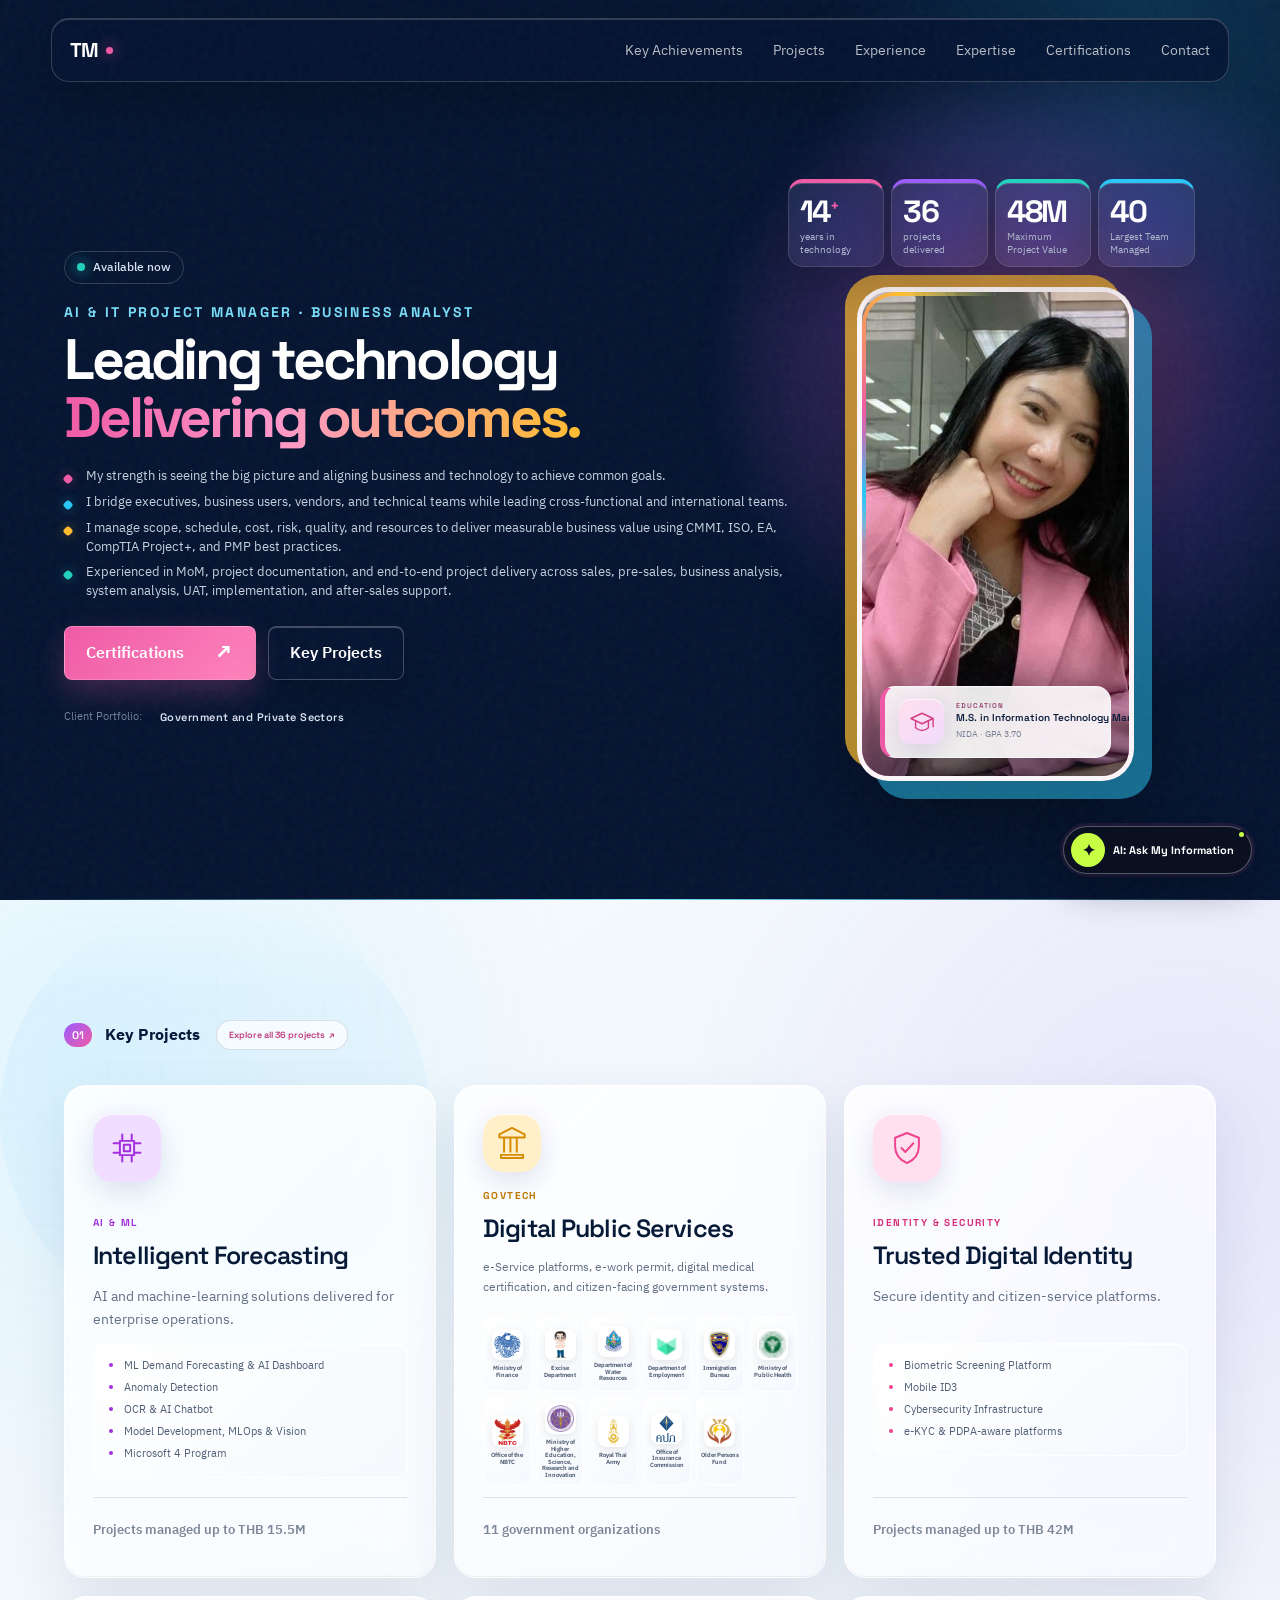
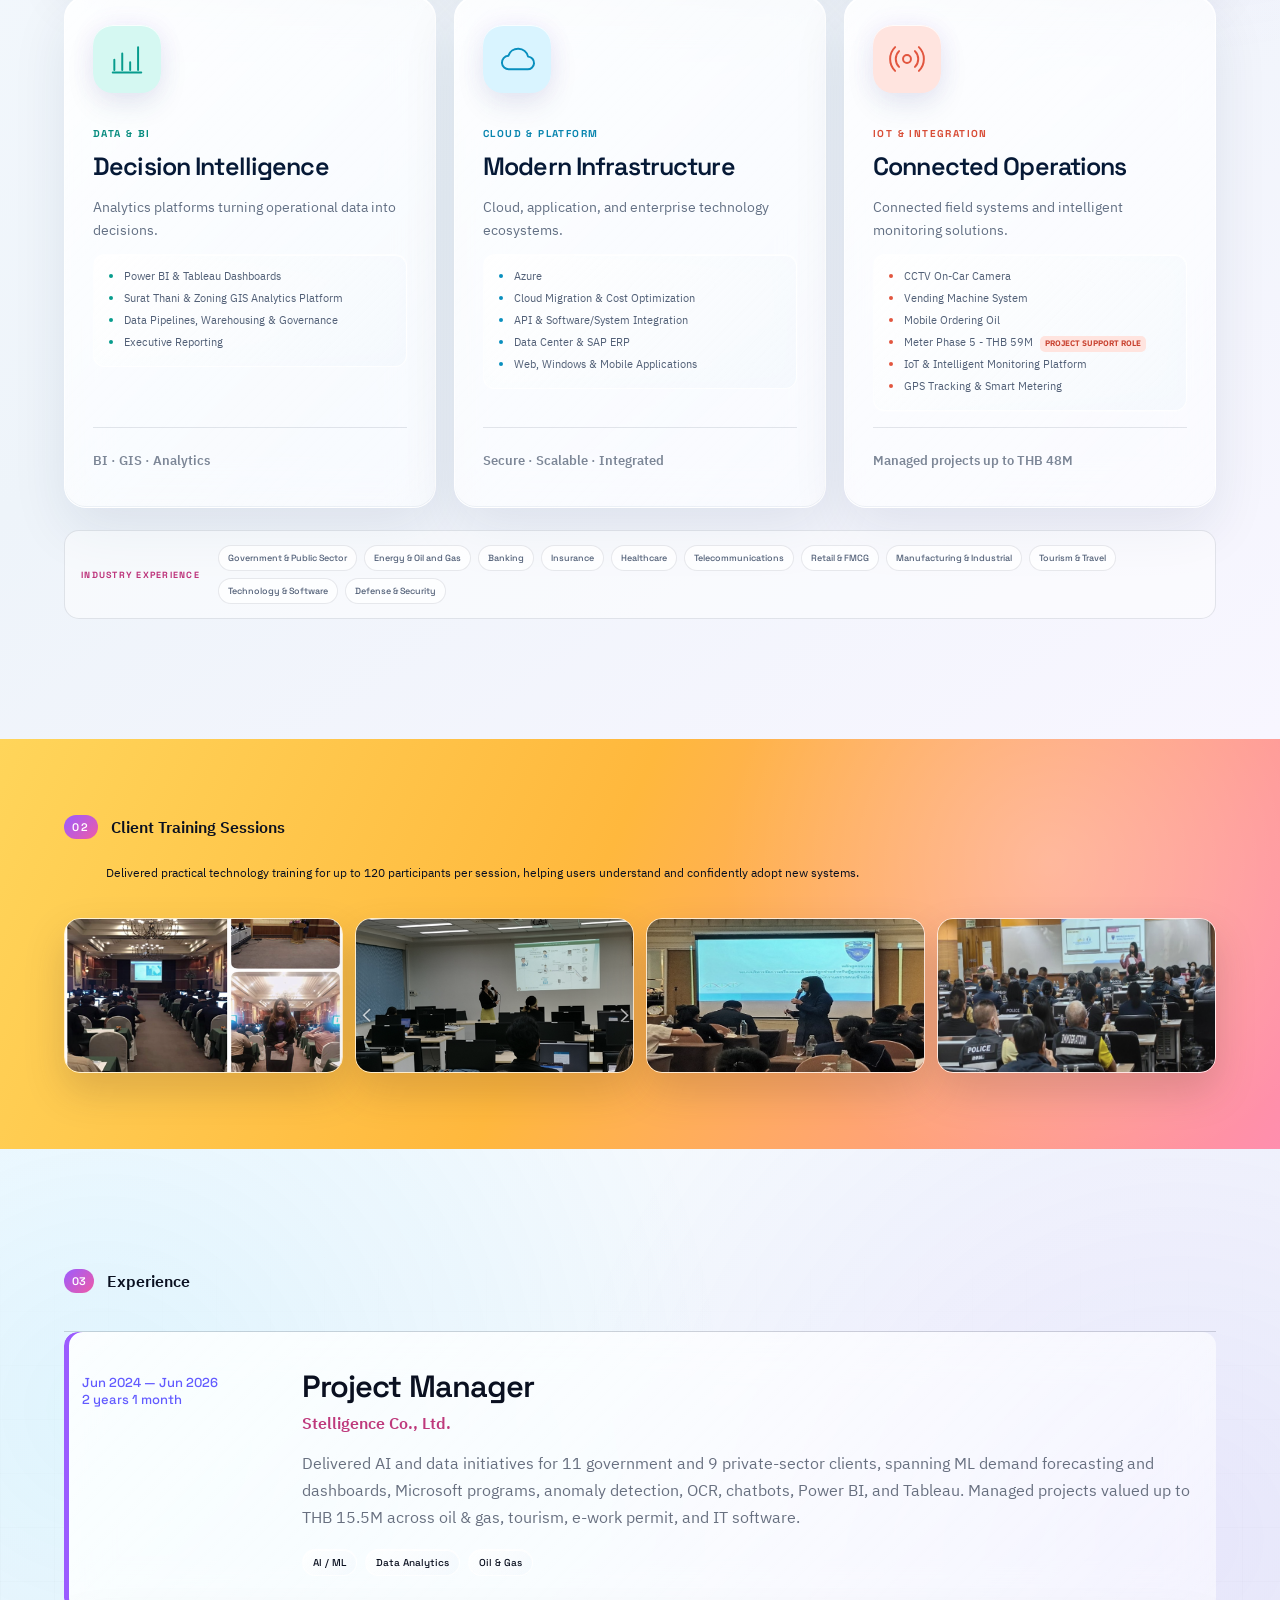
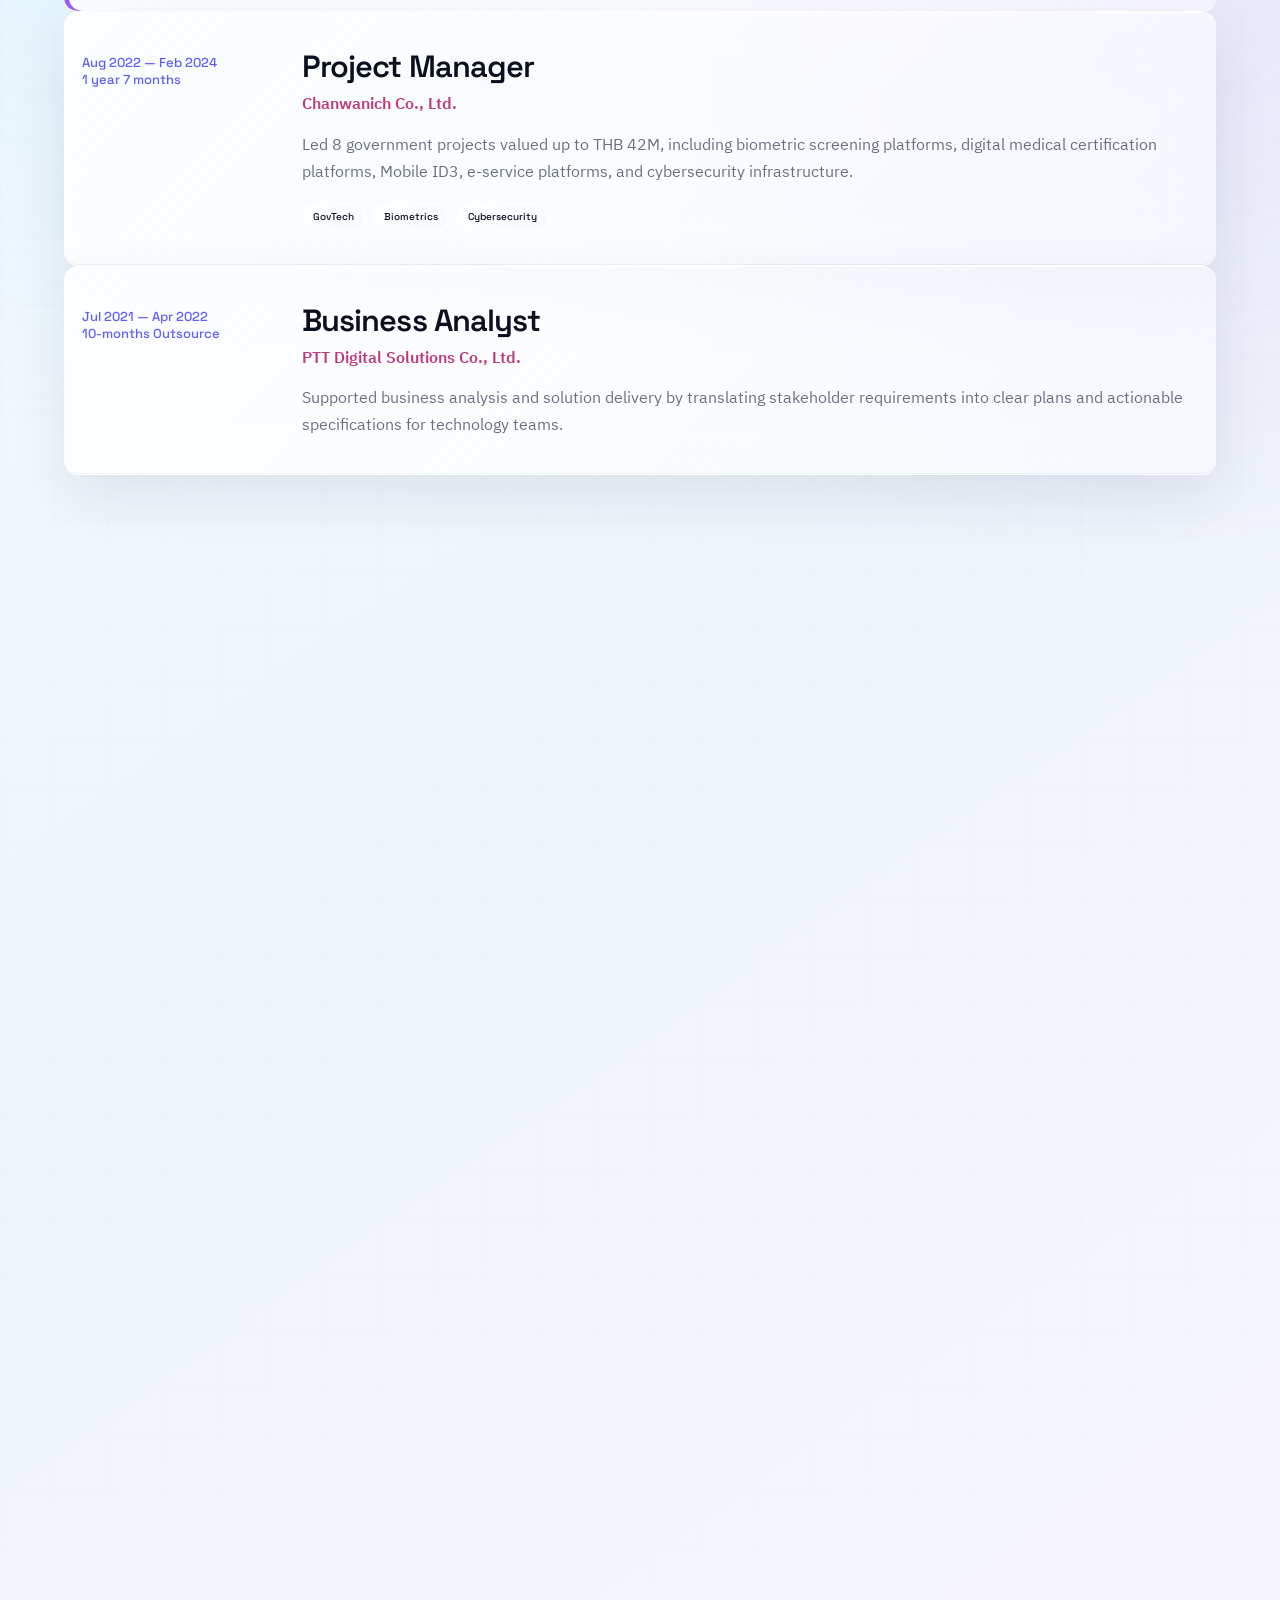
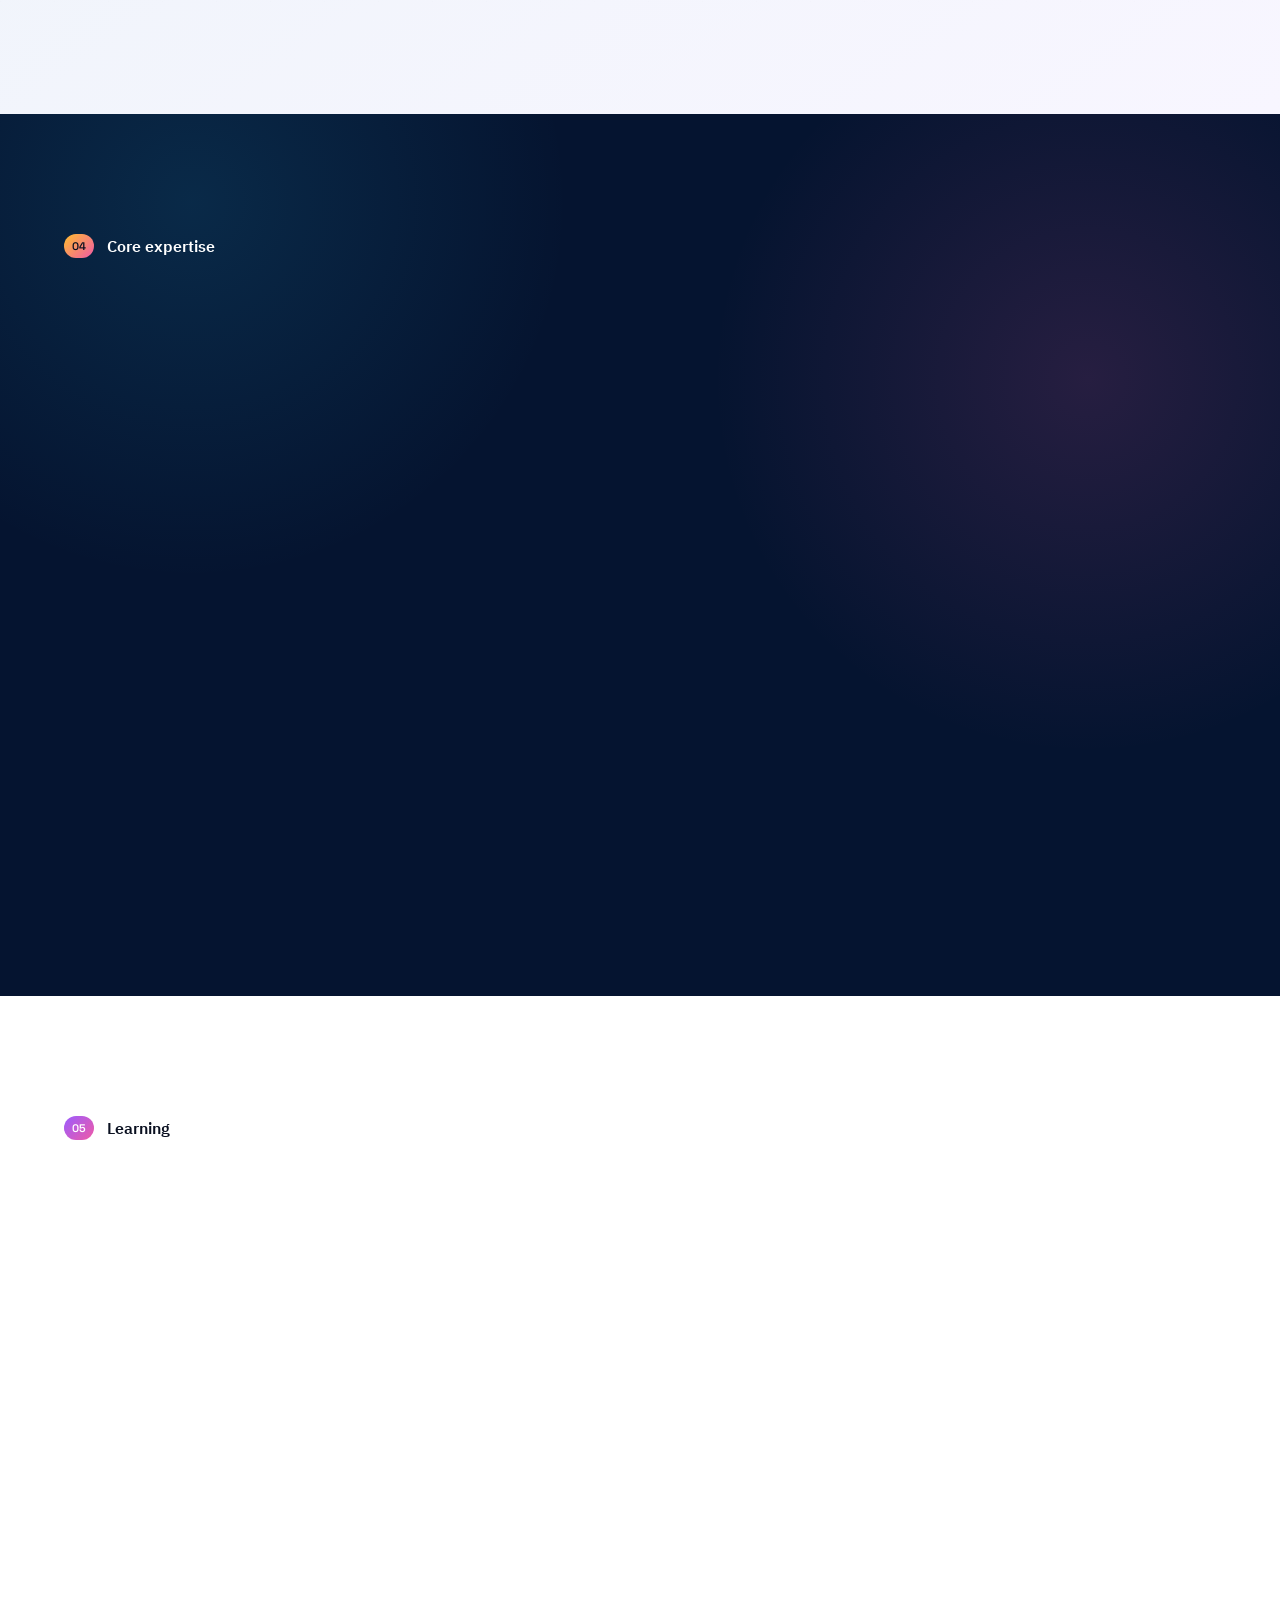
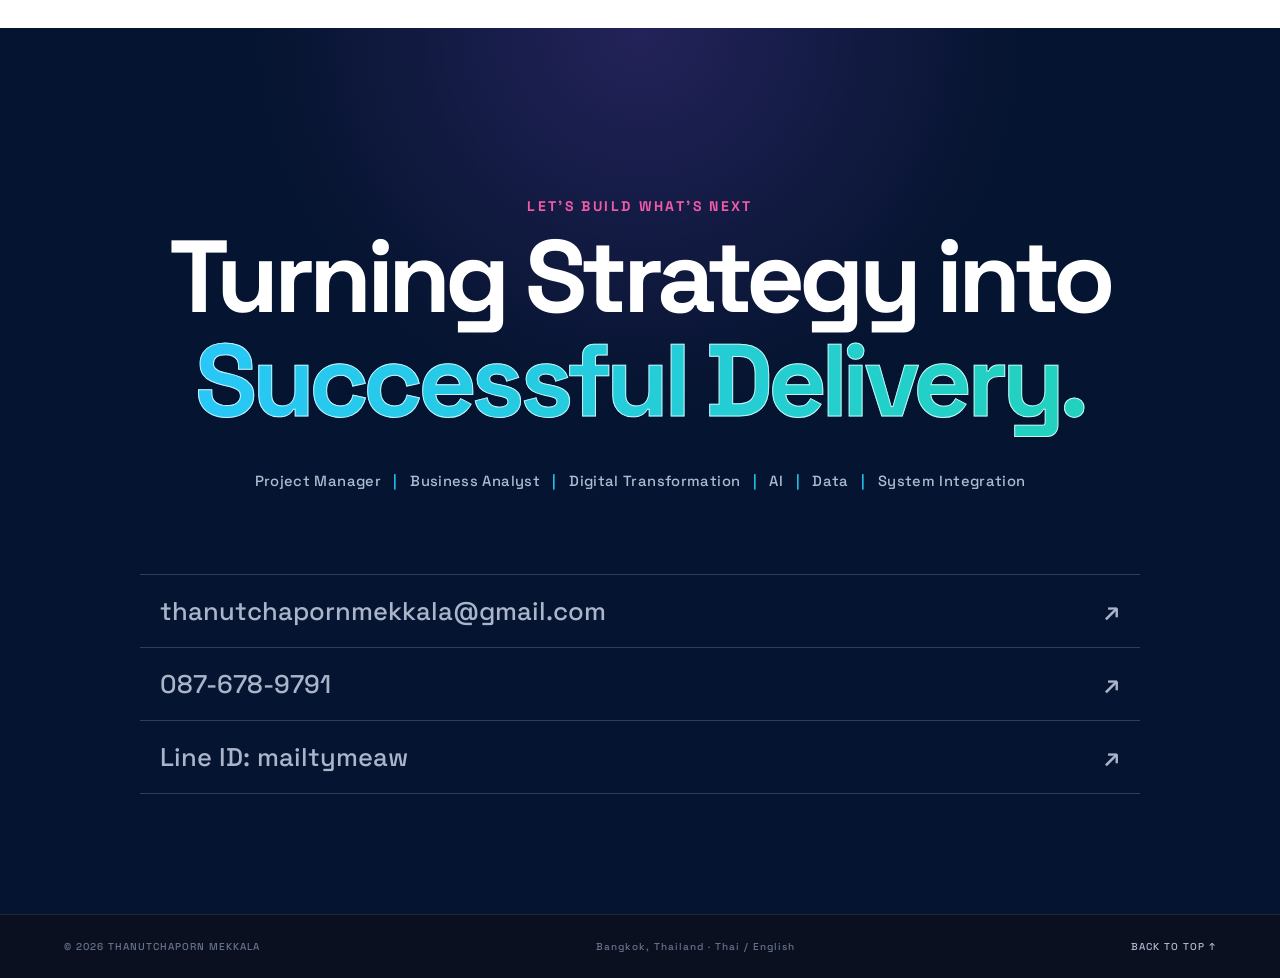
==== commit a1d4bb3e: "Publish expanded portfolio and key projects" ====
--- a/index.html
+++ b/index.html
@@ -18,7 +18,7 @@
       <a class="brand" href="#top" aria-label="Thanutchaporn home"><span>TM</span><i></i></a>
       <div class="nav-links">
         <a href="#impact">Key Achievements</a>
-        <a href="#projects">Projects</a>
+        <a href="key-projects.html">Projects</a>
         <a href="#experience">Experience</a>
         <a href="#expertise">Expertise</a>
         <a href="certifications.html">Certifications</a>
@@ -33,15 +33,16 @@
       <div class="hero-copy reveal">
         <div class="status"><span></span><b>Available now</b></div>
         <p class="eyebrow">AI &amp; IT PROJECT MANAGER · BUSINESS ANALYST</p>
-        <h1><span>Leading technology.</span><br><em>Delivering outcomes.</em></h1>
+        <h1><span>Leading technology</span><br><em>Delivering outcomes.</em></h1>
         <div class="hero-intro hero-summary">
           <p>My strength is seeing the big picture and aligning business and technology to achieve common goals.</p>
           <p>I bridge executives, business users, vendors, and technical teams while leading cross-functional and international teams.</p>
           <p>I manage scope, schedule, cost, risk, quality, and resources to deliver measurable business value using CMMI, ISO, EA, CompTIA Project+, and PMP best practices.</p>
+          <p>Experienced in MoM, project documentation, and end-to-end project delivery across sales, pre-sales, business analysis, system analysis, UAT, implementation, and after-sales support.</p>
         </div>
         <div class="hero-actions">
           <a class="btn primary" href="certifications.html"><span>Certifications</span><b>↗</b></a>
-          <a class="btn ghost" href="mailto:thanutchapornmekkala@gmail.com"><span>Let's work together</span></a>
+          <a class="btn ghost" href="key-projects.html"><span>Key Projects</span></a>
         </div>
         <div class="client-portfolio-simple" aria-label="Client portfolio by industry">
           <span>Client Portfolio:</span>
@@ -51,7 +52,7 @@
       <div class="hero-visual reveal">
         <div class="hero-stat-grid" id="impact" aria-label="Career highlights">
           <div><strong>14<sup>+</sup></strong><span>years in technology</span></div>
-          <div><strong>35</strong><span>projects delivered</span></div>
+          <div><strong>36</strong><span>projects delivered</span></div>
           <div><strong>48M</strong><span>Maximum Project Value</span></div>
           <div class="stat-leadership"><strong>40</strong><span>Largest Team Managed</span></div>
         </div>
@@ -67,21 +68,25 @@
 
     <section class="project-showcase section" id="projects">
       <div class="section-head label-only">
-        <div class="section-label"><span>01</span><p>Project Portfolio</p></div>
+        <div class="section-label project-section-link"><span>01</span><a href="key-projects.html"><strong>Key Projects</strong><small>Explore all 36 projects&nbsp; ↗</small></a></div>
       </div>
       <div class="project-grid">
         <article class="project-card project-ai reveal"><div class="project-icon"><svg viewBox="0 0 48 48" aria-hidden="true"><path d="M15 15h18v18H15zM20 20h8v8h-8zM7 18h8M7 30h8M33 18h8M33 30h8M18 7v8M30 7v8M18 33v8M30 33v8"/></svg></div><span>AI &amp; ML</span><h3>Intelligent Forecasting</h3><p>AI and machine-learning solutions delivered for enterprise operations.</p><ul class="project-examples"><li>ML Demand Forecasting &amp; AI Dashboard</li><li>Anomaly Detection</li><li>OCR &amp; AI Chatbot</li><li>Model Development, MLOps &amp; Vision</li><li>Microsoft 4 Program</li></ul><small>Projects managed up to THB 15.5M</small></article>
         <article class="project-card project-gov reveal"><div class="project-icon"><svg viewBox="0 0 48 48" aria-hidden="true"><path d="M24 5 8 13v4h32v-4L24 5ZM11 39h26M14 18v17M22 18v17M30 18v17M38 39v4H10v-4"/></svg></div><span>GOVTECH</span><h3>Digital Public Services</h3><p>e-Service platforms, e-work permit, digital medical certification, and citizen-facing government systems.</p><div class="agency-list" aria-label="Government client portfolio"><div><img src="assets/agencies/mof.png" alt="Ministry of Finance emblem"><b>Ministry of Finance</b></div><div><img src="assets/agencies/excise.png" alt="Excise Department emblem"><b>Excise Department</b></div><div><img src="assets/agencies/dwr.png" alt="Department of Water Resources emblem"><b>Department of Water Resources</b></div><div><img src="assets/agencies/doe.png" alt="Department of Employment emblem"><b>Department of Employment</b></div><div><img src="assets/agencies/immigration.png" alt="Immigration Bureau emblem"><b>Immigration Bureau</b></div><div><img src="assets/agencies/moph.png" alt="Ministry of Public Health emblem"><b>Ministry of Public Health</b></div><div><img src="assets/agencies/nbtc.png" alt="Office of the NBTC emblem"><b>Office of the NBTC</b></div><div><img src="assets/agencies/mhesi.png" alt="MHESI emblem"><b>Ministry of Higher Education, Science, Research and Innovation</b></div><div><img src="assets/agencies/rta.png" alt="Royal Thai Army emblem"><b>Royal Thai Army</b></div><div><img src="assets/agencies/oic.svg" alt="Office of Insurance Commission emblem"><b>Office of Insurance Commission</b></div><div><img src="assets/agencies/opf.png" alt="Older Persons Fund emblem"><b>Older Persons Fund</b></div></div><small>11 government organizations</small></article>
         <article class="project-card project-security reveal"><div class="project-icon"><svg viewBox="0 0 48 48" aria-hidden="true"><path d="M24 5 39 11v11c0 10-6 17-15 21C15 39 9 32 9 22V11l15-6Zm-7 19 5 5 10-11"/></svg></div><span>IDENTITY &amp; SECURITY</span><h3>Trusted Digital Identity</h3><p>Secure identity and citizen-service platforms.</p><ul class="project-examples"><li>Biometric Screening Platform</li><li>Mobile ID3</li><li>Cybersecurity Infrastructure</li><li>e-KYC &amp; PDPA-aware platforms</li></ul><small>Projects managed up to THB 42M</small></article>
         <article class="project-card project-data reveal"><div class="project-icon"><svg viewBox="0 0 48 48" aria-hidden="true"><path d="M8 38V25M18 38V17M28 38V28M38 38V9M6 41h36"/></svg></div><span>DATA &amp; BI</span><h3>Decision Intelligence</h3><p>Analytics platforms turning operational data into decisions.</p><ul class="project-examples"><li>Power BI &amp; Tableau Dashboards</li><li>Surat Thani &amp; Zoning GIS Analytics Platform</li><li>Data Pipelines, Warehousing &amp; Governance</li><li>Executive Reporting</li></ul><small>BI · GIS · Analytics</small></article>
-        <article class="project-card project-cloud reveal"><div class="project-icon"><svg viewBox="0 0 48 48" aria-hidden="true"><path d="M14 37h23a8 8 0 0 0 1-16 13 13 0 0 0-25-1 8.5 8.5 0 0 0 1 17Z"/></svg></div><span>CLOUD &amp; PLATFORM</span><h3>Modern Infrastructure</h3><p>Cloud, application, and enterprise technology ecosystems.</p><ul class="project-examples"><li>Azure, AWS &amp; Google Cloud</li><li>Cloud Migration &amp; Cost Optimization</li><li>API &amp; Software/System Integration</li><li>Data Center &amp; SAP ERP</li><li>Web, Windows &amp; Mobile Applications</li></ul><small>Secure · Scalable · Integrated</small></article>
-        <article class="project-card project-iot reveal"><div class="project-icon"><svg viewBox="0 0 48 48" aria-hidden="true"><circle cx="24" cy="24" r="5"/><path d="M14 34a14 14 0 0 1 0-20M34 14a14 14 0 0 1 0 20M9 39A21 21 0 0 1 9 9M39 9a21 21 0 0 1 0 30"/></svg></div><span>IOT &amp; INTEGRATION</span><h3>Connected Operations</h3><p>Connected field systems and intelligent monitoring solutions.</p><ul class="project-examples"><li>CCTV On-Car Camera</li><li>Vending Machine System</li><li>Mobile Ordering Oil</li><li>Meter Phase 5 - THB 59M <em>Project Support Role</em></li><li>IoT &amp; Intelligent Monitoring Platform</li><li>GPS Tracking &amp; Smart Metering</li></ul><small>Managed projects up to THB 48M · Supported THB 59M project</small></article>
+        <article class="project-card project-cloud reveal"><div class="project-icon"><svg viewBox="0 0 48 48" aria-hidden="true"><path d="M14 37h23a8 8 0 0 0 1-16 13 13 0 0 0-25-1 8.5 8.5 0 0 0 1 17Z"/></svg></div><span>CLOUD &amp; PLATFORM</span><h3>Modern Infrastructure</h3><p>Cloud, application, and enterprise technology ecosystems.</p><ul class="project-examples"><li>Azure</li><li>Cloud Migration &amp; Cost Optimization</li><li>API &amp; Software/System Integration</li><li>Data Center &amp; SAP ERP</li><li>Web, Windows &amp; Mobile Applications</li></ul><small>Secure · Scalable · Integrated</small></article>
+        <article class="project-card project-iot reveal"><div class="project-icon"><svg viewBox="0 0 48 48" aria-hidden="true"><circle cx="24" cy="24" r="5"/><path d="M14 34a14 14 0 0 1 0-20M34 14a14 14 0 0 1 0 20M9 39A21 21 0 0 1 9 9M39 9a21 21 0 0 1 0 30"/></svg></div><span>IOT &amp; INTEGRATION</span><h3>Connected Operations</h3><p>Connected field systems and intelligent monitoring solutions.</p><ul class="project-examples"><li>CCTV On-Car Camera</li><li>Vending Machine System</li><li>Mobile Ordering Oil</li><li>Meter Phase 5 - THB 59M <em>Project Support Role</em></li><li>IoT &amp; Intelligent Monitoring Platform</li><li>GPS Tracking &amp; Smart Metering</li></ul><small>Managed projects up to THB 48M</small></article>
+      </div>
+      <div class="industry-strip" aria-label="Industry experience">
+        <strong>Industry Experience</strong>
+        <div><span>Government &amp; Public Sector</span><span>Energy &amp; Oil and Gas</span><span>Banking</span><span>Insurance</span><span>Healthcare</span><span>Telecommunications</span><span>Retail &amp; FMCG</span><span>Manufacturing &amp; Industrial</span><span>Tourism &amp; Travel</span><span>Technology &amp; Software</span><span>Defense &amp; Security</span></div>
       </div>
     </section>
 
     <section class="training section">
       <div class="training-copy reveal"><div class="section-label"><span>02</span><p>Client Training Sessions</p></div><p>Delivered practical technology training for up to 120 participants per session, helping users understand and confidently adopt new systems.</p></div>
-      <div class="training-gallery reveal"><img src="assets/training-01.jpg" alt="Client training session"><img src="assets/training-02.jpg" alt="Technology training workshop"><img src="assets/training-03.jpg" alt="Project training presentation"><img src="assets/training-04.jpg" alt="Client classroom training"></div>
+      <div class="training-gallery reveal"><img src="Picture/Picture1.png" alt="Client training session"><img src="Picture/Picture2.png" alt="Technology training workshop"><img src="Picture/Picture3.jpg" alt="Project training presentation"><img src="Picture/Picture4.jpg" alt="Client classroom training"></div>
     </section>
 
     <section class="section experience" id="experience">
@@ -89,7 +94,7 @@
       <div class="timeline">
         <article class="job featured reveal"><div class="when">Jun 2024 — Jun 2026<br>2 years 1 month</div><div><h3>Project Manager</h3><p class="company">Stelligence Co., Ltd.</p><p>Delivered AI and data initiatives for 11 government and 9 private-sector clients, spanning ML demand forecasting and dashboards, Microsoft programs, anomaly detection, OCR, chatbots, Power BI, and Tableau. Managed projects valued up to THB 15.5M across oil &amp; gas, tourism, e-work permit, and IT software.</p><div class="tags"><span>AI / ML</span><span>Data Analytics</span><span>Oil &amp; Gas</span></div></div></article>
         <article class="job reveal"><div class="when">Aug 2022 — Feb 2024<br>1 year 7 months</div><div><h3>Project Manager</h3><p class="company">Chanwanich Co., Ltd.</p><p>Led 8 government projects valued up to THB 42M, including biometric screening platforms, digital medical certification platforms, Mobile ID3, e-service platforms, and cybersecurity infrastructure.</p><div class="tags"><span>GovTech</span><span>Biometrics</span><span>Cybersecurity</span></div></div></article>
-        <article class="job reveal"><div class="when">Jul 2021 — Apr 2022<br>10-month contract</div><div><h3>Business Analyst</h3><p class="company">PTT Digital Solutions Co., Ltd.</p><p>Supported business analysis and solution delivery by translating stakeholder requirements into clear plans and actionable specifications for technology teams.</p></div></article>
+        <article class="job reveal"><div class="when">Jul 2021 — Apr 2022<br>10-months Outsource</div><div><h3>Business Analyst</h3><p class="company">PTT Digital Solutions Co., Ltd.</p><p>Supported business analysis and solution delivery by translating stakeholder requirements into clear plans and actionable specifications for technology teams.</p></div></article>
         <article class="job reveal"><div class="when">Mar 2021 — Jun 2021<br>90 days</div><div><h3>Business Analyst Assistant Manager</h3><p class="company">SF Corporation Public Co., Ltd.</p><p>Supported business analysis at assistant manager level, coordinating business requirements and technology delivery across stakeholders.</p></div></article>
         <article class="job reveal"><div class="when">Feb 2020 — Feb 2021<br>1 year</div><div><h3>Project Consultant</h3><p class="company">Sigma Intergroup Co., Ltd.</p><p>Provided project consulting and helped connect business objectives, stakeholder expectations, and implementation activities.</p></div></article>
         <article class="job reveal"><div class="when">Jan 2016 — Oct 2019<br>3 years 10 months</div><div><h3>Project Manager &amp; Acting ERP/Data Center Assistant</h3><p class="company">D.T.C. Enterprise Public Co., Ltd.</p><p>Managed 5 government and 2 private-sector projects valued up to THB 48M, including CCTV on-car cameras, vending machines, Surat Thani zoning GIS and analytics platforms, Meter Phase 5, IoT, and intelligent monitoring platforms. Served clients across retail, beverage, and banking.</p><div class="tags"><span>ERP</span><span>Data Center</span><span>IoT</span><span>GIS</span></div></div></article>
@@ -123,7 +128,7 @@
       <p class="eyebrow">LET'S BUILD WHAT'S NEXT</p>
       <h2>Turning Strategy into<br><em>Successful Delivery.</em></h2>
       <p class="contact-position">Project Manager <i>|</i> Business Analyst <i>|</i> Digital Transformation <i>|</i> AI <i>|</i> Data <i>|</i> System Integration</p>
-      <div class="contact-row"><a href="mailto:thanutchapornmekkala@gmail.com">thanutchapornmekkala@gmail.com <span>↗</span></a><a href="tel:+66876789791">087-678-9791 <span>↗</span></a></div>
+      <div class="contact-row"><a href="mailto:thanutchapornmekkala@gmail.com">thanutchapornmekkala@gmail.com <span>↗</span></a><a href="tel:+66876789791">087-678-9791 <span>↗</span></a><a href="https://line.me/ti/p/~mailtymeaw" target="_blank" rel="noopener noreferrer">Line ID: mailtymeaw <span>↗</span></a></div>
     </section>
   </main>
   <footer><span>© <i id="year"></i> THANUTCHAPORN MEKKALA</span><span>Bangkok, Thailand · Thai / English</span><a href="#top">BACK TO TOP ↑</a></footer>
--- a/polish.css
+++ b/polish.css
@@ -1,5 +1,5 @@
 /* Final typography tuning after browser-based visual QA. */
-h1 { font-size: clamp(52px, 5.2vw, 82px); }
+h1 { font-size: clamp(48px, 4.45vw, 70px); }
 
 /* Color-led redesign inspired by the visual language of the supplied CV. */
 :root { --gold: #ffbd2e; --magenta: #f05aa6; --violet: #9b5cff; --sky: #28c7f7; --teal: #22d2bd; --coral: #ff725e; }
@@ -20,6 +20,11 @@
 .hero-summary p:before { content: ""; position: absolute; left: 0; top: .6em; width: 8px; height: 8px; border-radius: 3px; background: var(--magenta); transform: rotate(45deg); box-shadow: 0 0 12px rgba(240,90,166,.4); }
 .hero-summary p:nth-child(2):before { background: var(--sky); box-shadow: 0 0 12px rgba(40,199,247,.4); }
 .hero-summary p:nth-child(3):before { background: var(--gold); box-shadow: 0 0 12px rgba(255,189,46,.4); }
+.hero-summary p:nth-child(4):before { background: var(--teal); box-shadow: 0 0 12px rgba(34,210,189,.4); }
+@media (min-width: 1001px) {
+  .hero h1 em { white-space: nowrap; }
+  .hero-summary p:nth-child(2) { white-space: nowrap; font-size: 13px; }
+}
 .trusted { display: block; max-width: 720px; }
 .trusted > span { display: block; margin-bottom: 10px; color: #7f8ba1; font: 600 10px "Space Grotesk",sans-serif; letter-spacing: .12em; text-transform: uppercase; }
 .hero-tech-list { display: flex; flex-wrap: wrap; gap: 6px; }
@@ -45,13 +50,14 @@
 .stat-achievement span b { display: block; margin-bottom: 4px; color: #fff; font: 600 11px "Space Grotesk",sans-serif; }
 .stat-quality i { color: #ff86bc; background: rgba(240,90,166,.15); }.stat-certified i { color: #80e1fa; background: rgba(40,199,247,.14); }.stat-leadership i { color: #77e7d9; background: rgba(34,210,189,.14); }
 .portrait-card { inset: 135px 17% 116px 19%; border-radius: 32px; border: 5px solid rgba(255,255,255,.92); background: #e98aaf; box-shadow: 18px 18px 0 rgba(40,199,247,.5), -12px -12px 0 rgba(255,189,46,.7), 0 40px 80px rgba(0,0,0,.38); }
+.portrait-card:before { content:""; position:absolute; z-index:6; inset:0; padding:4px; pointer-events:none; border-radius:inherit; background:conic-gradient(from var(--portrait-angle),transparent 0 68%,rgba(40,199,247,.12) 74%,#28c7f7 80%,#f05aa6 87%,#ffbd2e 94%,transparent 100%); -webkit-mask:linear-gradient(#000 0 0) content-box,linear-gradient(#000 0 0); -webkit-mask-composite:xor; mask-composite:exclude; filter:drop-shadow(0 0 7px rgba(40,199,247,.9)); animation:portraitBorderOrbit 3.8s linear infinite; }
 .portrait-card img { transform: none; object-position: center center; }
 .portrait-card:after { background: linear-gradient(180deg, transparent 72%, rgba(5,20,48,.5)); }
 .hero-education { position: absolute; z-index: 7; left: 18px; right: 18px; bottom: 18px; min-height: 72px; padding: 10px 14px; display: flex; align-items: center; gap: 12px; border: 1px solid rgba(255,255,255,.72); border-left: 5px solid var(--magenta); border-radius: 15px; background: rgba(255,255,255,.9); -webkit-backdrop-filter: blur(14px); backdrop-filter: blur(14px); box-shadow: 0 16px 38px rgba(0,0,0,.25); }
 .education-icon { width: 45px; height: 45px; display: grid; place-items: center; flex: 0 0 auto; border-radius: 12px; background: linear-gradient(135deg,#ffe0ee,#f3dcff); color: #d73b84; }
 .education-icon svg { width: 28px; height: 28px; fill: none; stroke: currentColor; stroke-width: 2.4; stroke-linecap: round; stroke-linejoin: round; }
 .hero-education small { display: block; margin-bottom: 2px; color: #9b4b76; font: 700 7px "Space Grotesk",sans-serif; letter-spacing: .14em; }
-.hero-education strong { display: block; color: #071a3a; font: 600 13px "Space Grotesk",sans-serif; line-height: 1.25; }
+.hero-education strong { display: block; color: #071a3a; font: 600 clamp(10px,.72vw,12px) "Space Grotesk",sans-serif; line-height: 1.25; white-space: nowrap; }
 .hero-education span { display: block; margin-top: 3px; color: #758096; font-size: 9px; }
 .scan-line,.orbit,.spark { display: none; }
 .portrait-tag { background: rgba(5,20,48,.82); border-color: rgba(255,255,255,.24); }
@@ -125,6 +131,10 @@
 .project-iot .project-icon { color: #e2563f; background: #ffe4df; }.project-iot > span { color: #d84d37; }
 .experience { background: #fff; }
 .section-head.label-only { display: block; margin-bottom: 35px; }
+.industry-strip { margin-top:22px; padding:14px 16px; display:flex; align-items:center; gap:18px; border:1px solid rgba(5,20,48,.1); border-radius:15px; background:rgba(255,255,255,.48); }
+.industry-strip>strong { flex:0 0 auto; color:#bd347b; font:700 9px "Space Grotesk",sans-serif; letter-spacing:.14em; text-transform:uppercase; }
+.industry-strip>div { display:flex; align-items:center; flex-wrap:wrap; gap:7px; }
+.industry-strip span { padding:6px 9px; border:1px solid rgba(5,20,48,.09); border-radius:14px; background:rgba(255,255,255,.72); color:#526078; font:500 9px "Space Grotesk",sans-serif; white-space:nowrap; }
 .job { border-radius: 14px; padding-left: 18px; padding-right: 18px; }
 .job:hover { background: #f6f8fc; box-shadow: inset 5px 0 var(--magenta); }
 .job.featured { border-top: 0; box-shadow: inset 5px 0 var(--violet); background: #f8f7ff; }
@@ -194,6 +204,8 @@
 .chat-note { margin: 0; padding: 3px 15px 10px; background: #fff; color: #9a9faa; text-align: center; font-size: 9px; }
 @keyframes messageIn { from { opacity: 0; transform: translateY(8px); } }
 @keyframes typing { to { opacity: .25; transform: translateY(-2px); } }
+@property --portrait-angle { syntax:"<angle>"; initial-value:0deg; inherits:false; }
+@keyframes portraitBorderOrbit { to { --portrait-angle:360deg; } }
 
 @media (min-width: 1600px) {
   .hero { grid-template-columns: 1.12fr .88fr; }
@@ -209,6 +221,7 @@
   .status { padding-top: 6px; padding-bottom: 6px; }
   .eyebrow { margin-top: 19px; }
   .hero-summary { margin-top: 20px; margin-bottom: 22px; gap: 7px; }
+  .hero-summary p { font-size: 13px; line-height: 1.45; }
   .hero-actions { margin-top: 25px; margin-bottom: 28px; }
   .client-portfolio-simple { margin-top: 24px; }
 }
@@ -316,12 +329,20 @@
 .project-icon,.education-icon,.achievement-icon {
   box-shadow:inset 0 1px 0 rgba(255,255,255,.85),0 12px 28px rgba(42,66,110,.1),0 0 25px rgba(155,92,255,.08);
 }
-.project-examples,.agency-list>div,.tags span,.tools span {
+.project-examples,.agency-list>div,.tags span {
   border:1px solid rgba(255,255,255,.78);
   background:linear-gradient(135deg,rgba(255,255,255,.7),rgba(237,244,252,.5));
   box-shadow:inset 0 1px 0 rgba(255,255,255,.9);
   -webkit-backdrop-filter:blur(12px);
   backdrop-filter:blur(12px);
+}
+.tools span {
+  border:1px solid rgba(117,232,255,.3);
+  background:rgba(4,18,43,.78);
+  color:#dbe8f8;
+  -webkit-backdrop-filter:none;
+  backdrop-filter:none;
+  box-shadow:none;
 }
 .job { overflow:hidden; transition:transform .28s ease,box-shadow .28s ease,background .28s ease; }
 .job:hover { transform:translateY(-4px); background:linear-gradient(135deg,rgba(255,255,255,.94),rgba(245,242,255,.7))!important; }
@@ -351,3 +372,27 @@
 .btn:after { content:""; position:absolute; inset:0; pointer-events:none; background:linear-gradient(115deg,transparent 20%,rgba(255,255,255,.28) 45%,transparent 70%); transform:translateX(-120%); transition:transform .55s ease; }
 .btn:hover:after { transform:translateX(120%); }
 @media (prefers-reduced-motion:reduce){.project-card:before,.btn:after{display:none}}
+
+@media (max-width:600px) {
+  .industry-strip { align-items:flex-start; flex-direction:column; gap:10px; }
+}
+
+/* Learning section: clean white canvas and quieter degree hierarchy. */
+.learning { background:#fff!important; }
+.learning:before { display:none; }
+.learning .education,
+.learning .certs {
+  background:transparent!important;
+  -webkit-backdrop-filter:none;
+  backdrop-filter:none;
+  box-shadow:none;
+  border-left:0!important;
+  border-right:0!important;
+  border-bottom:0!important;
+}
+.education .degree-entry h3 { font-size:clamp(20px,1.8vw,28px); line-height:1.16; letter-spacing:-.03em; }
+.project-section-link { align-items:center; }
+.project-section-link a { display:flex; align-items:center; gap:16px; color:#071a3a; text-decoration:none; }
+.project-section-link strong { font-size:16px; }
+.project-section-link small { padding:8px 12px; border:1px solid rgba(5,20,48,.12); border-radius:20px; background:rgba(255,255,255,.7); color:#be397c; font:600 9px "Space Grotesk",sans-serif; transition:.2s; }
+.project-section-link a:hover small { color:#fff; background:#071a3a; transform:translateX(3px); }
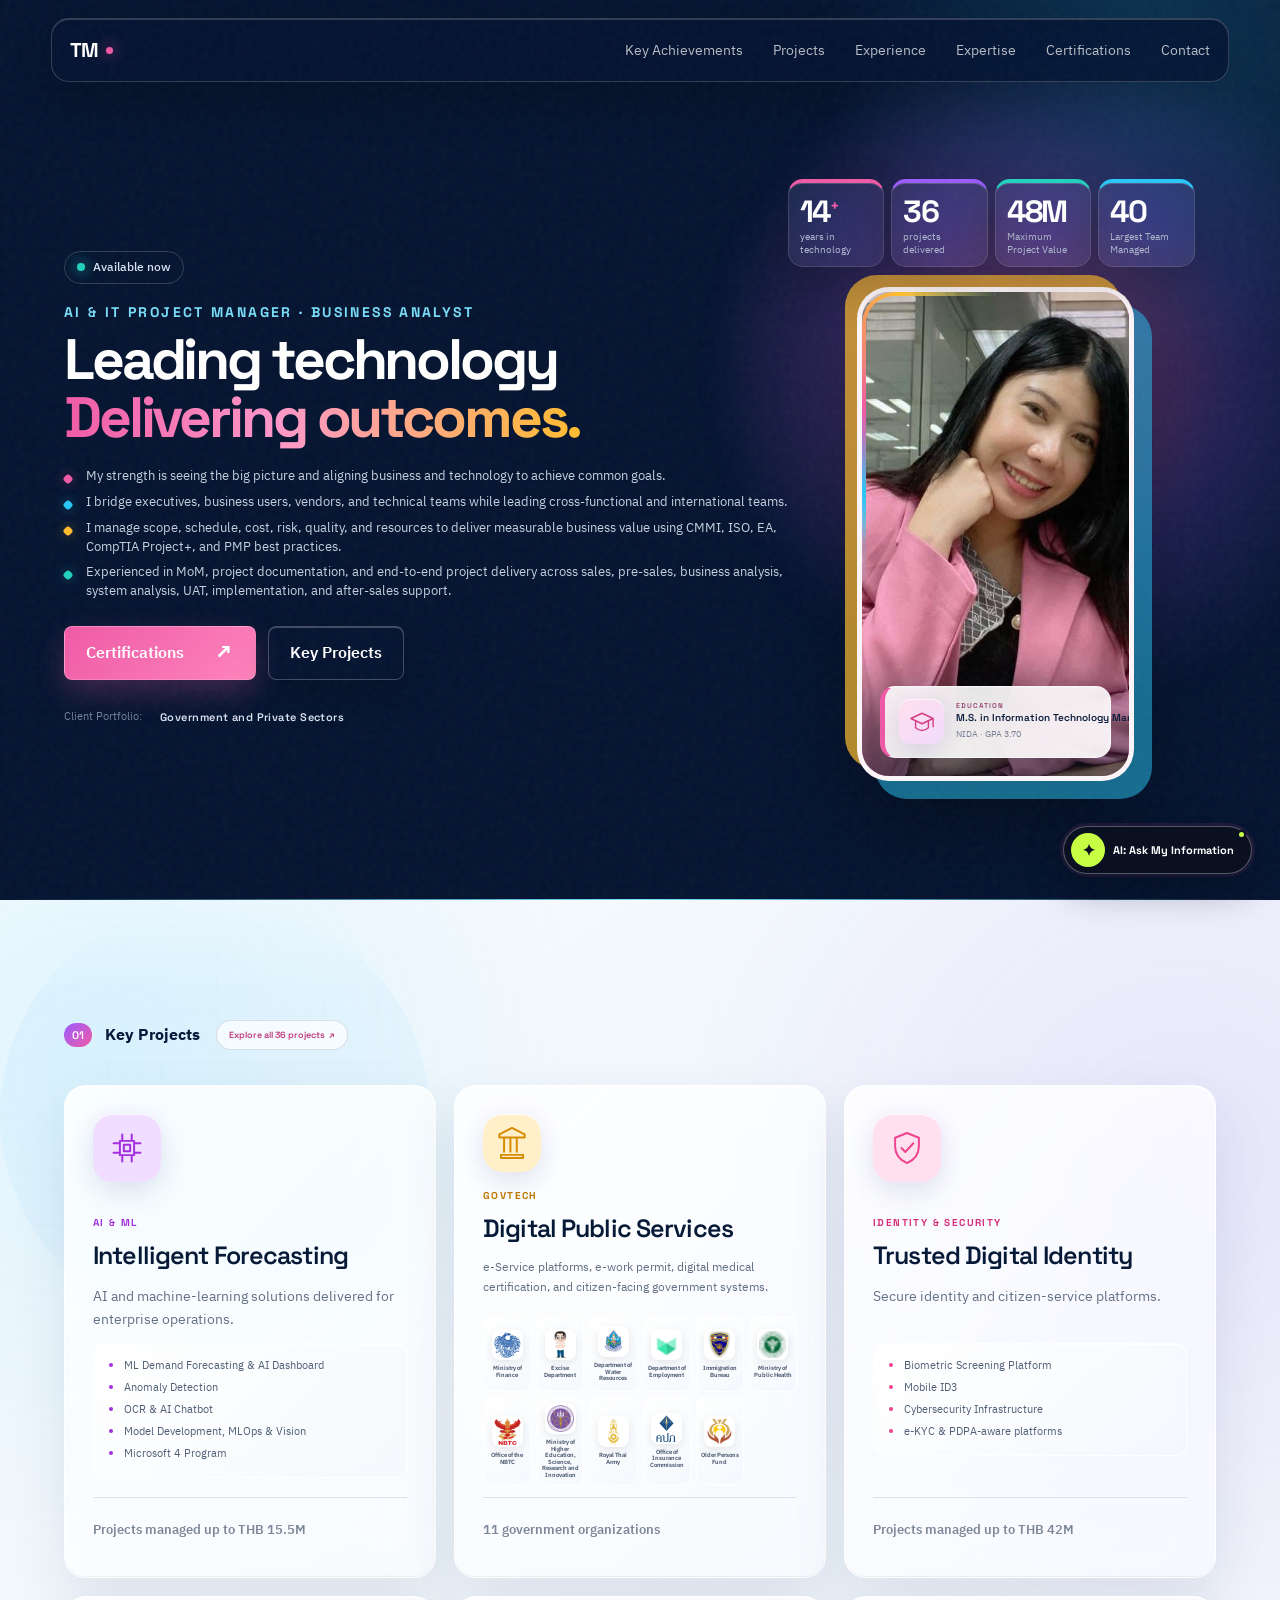
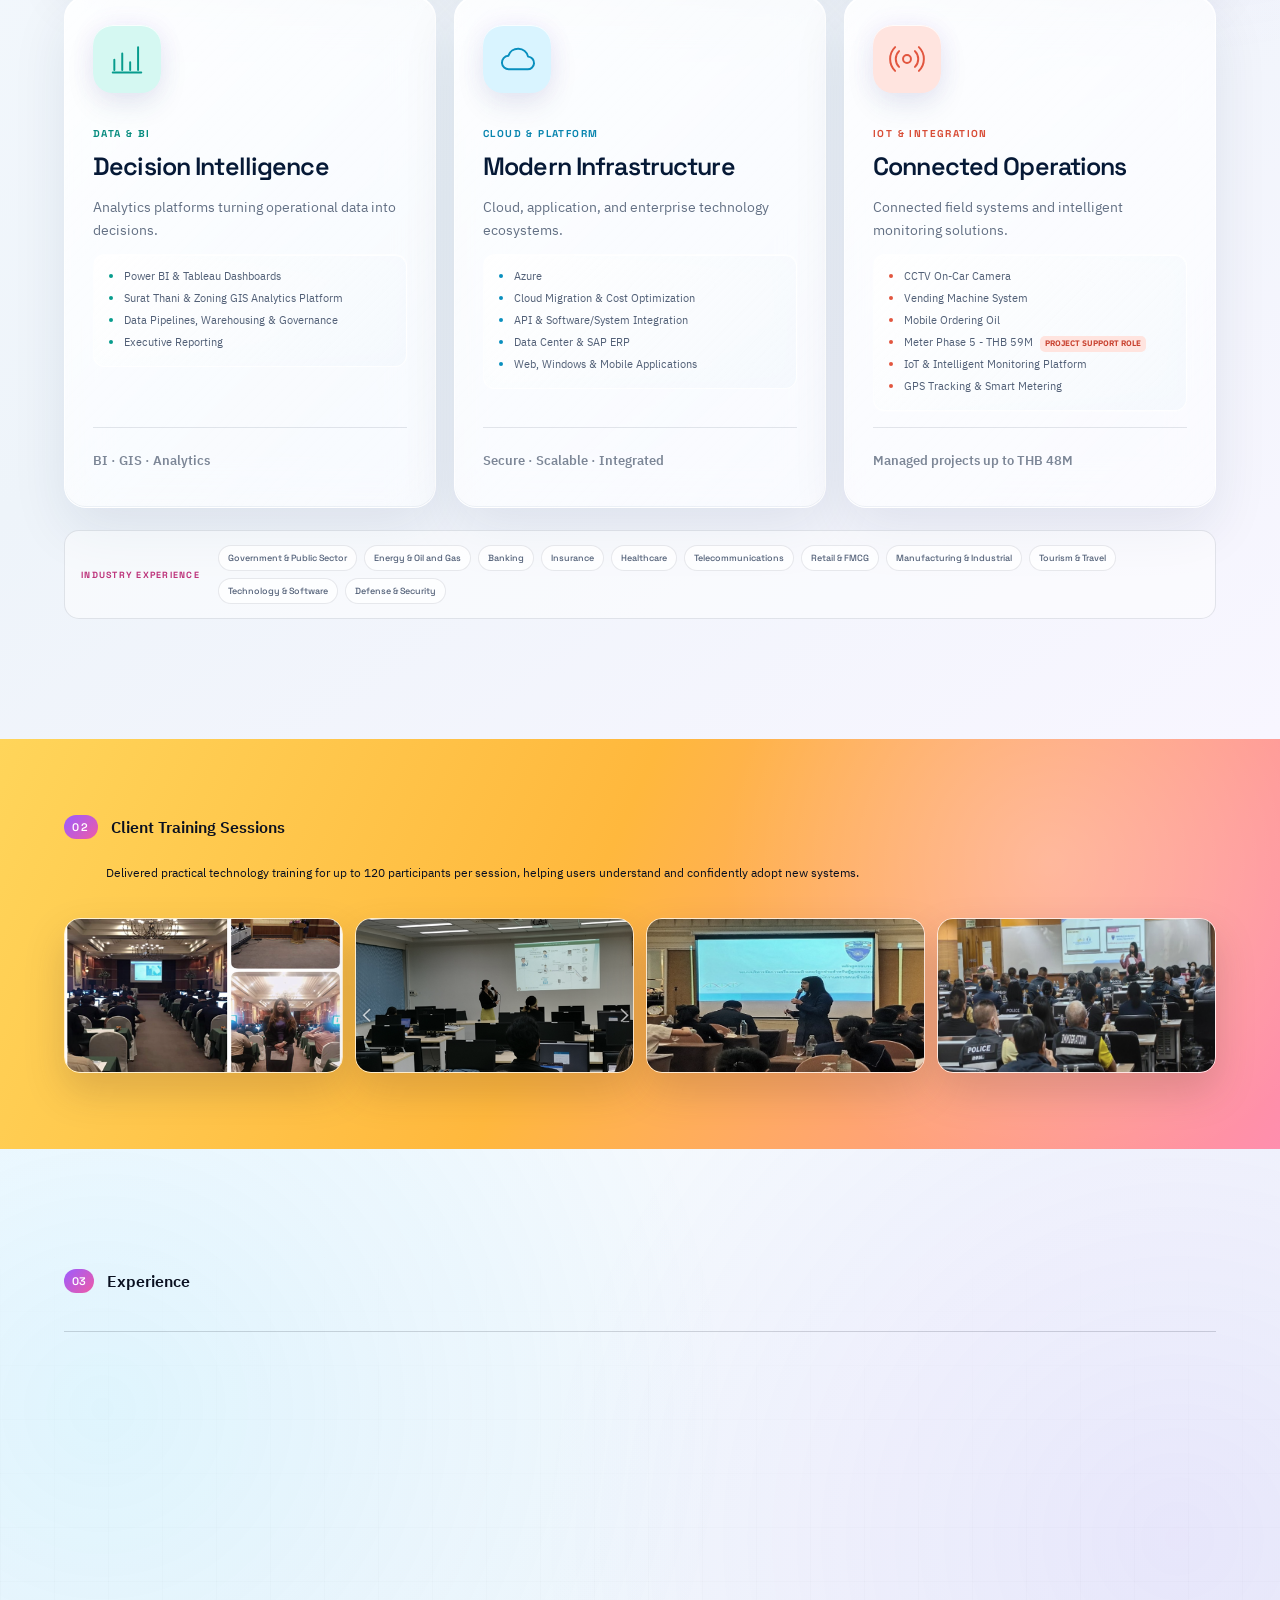
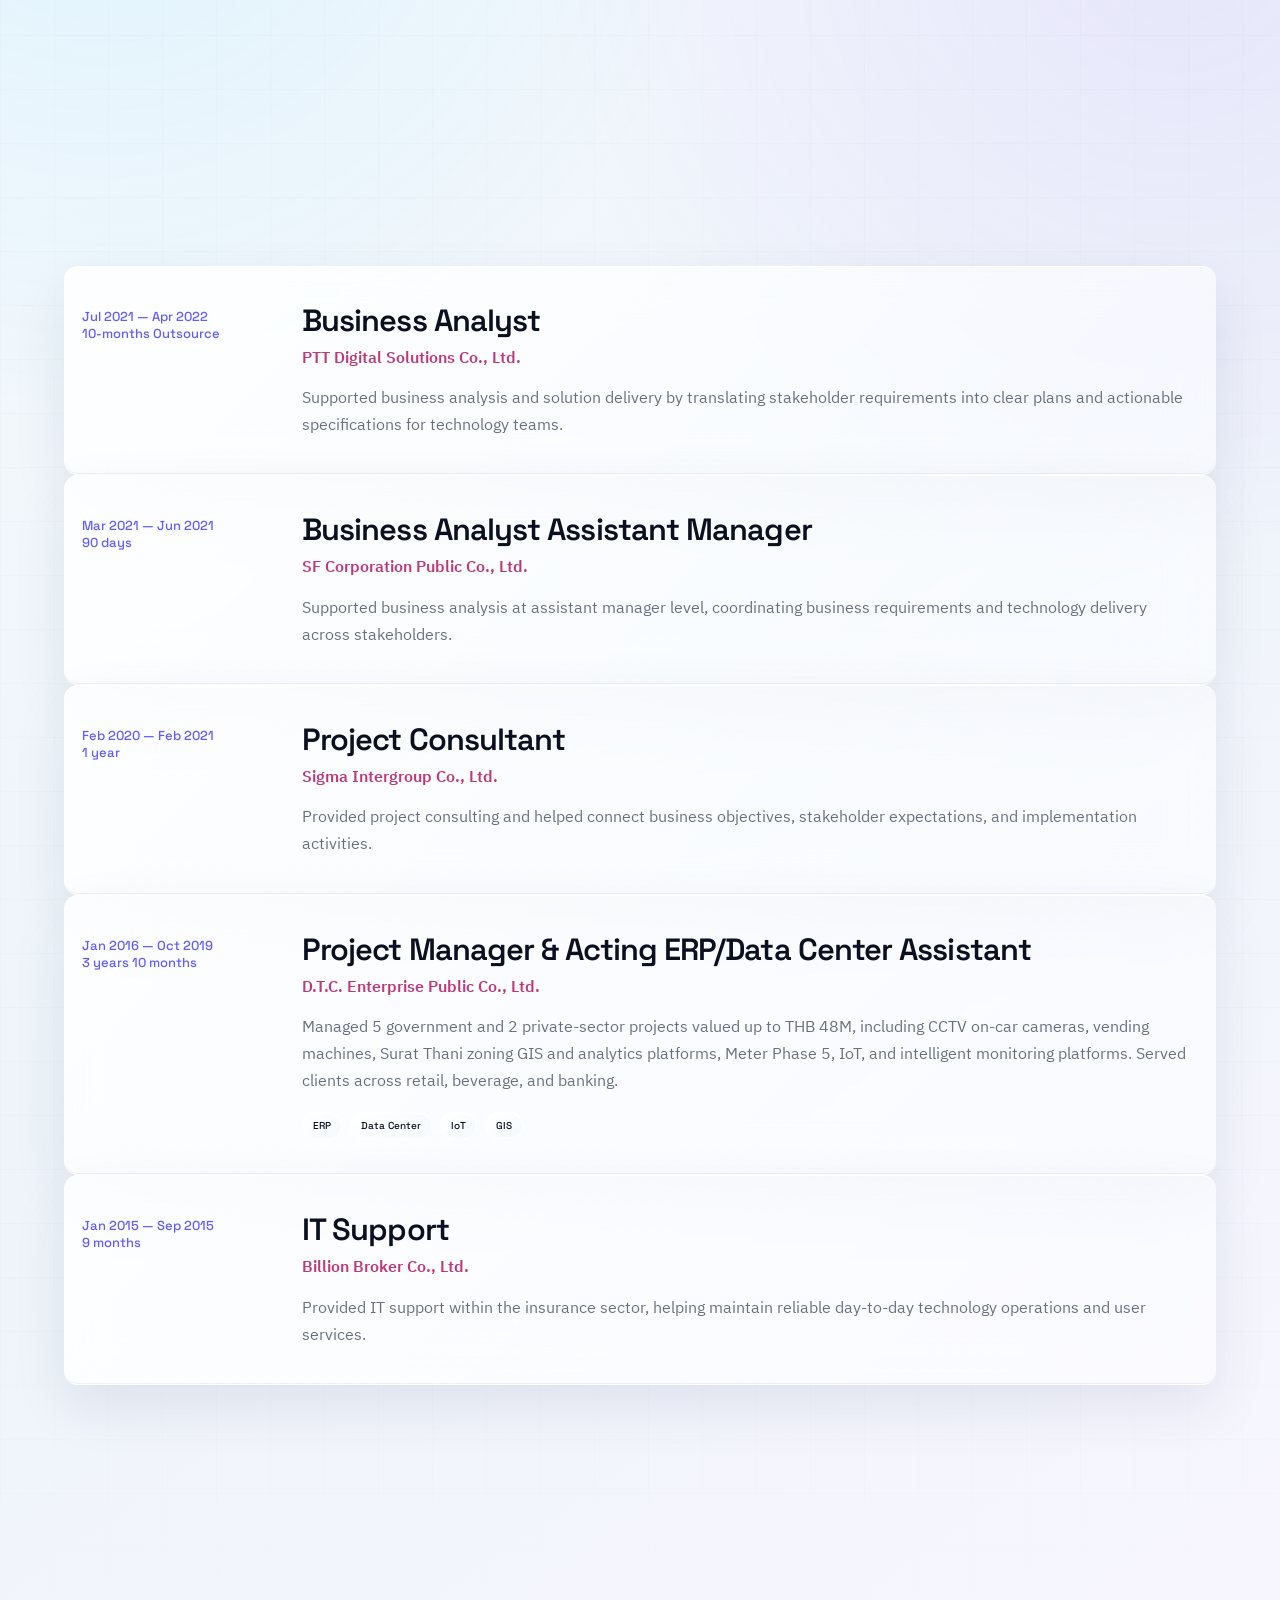
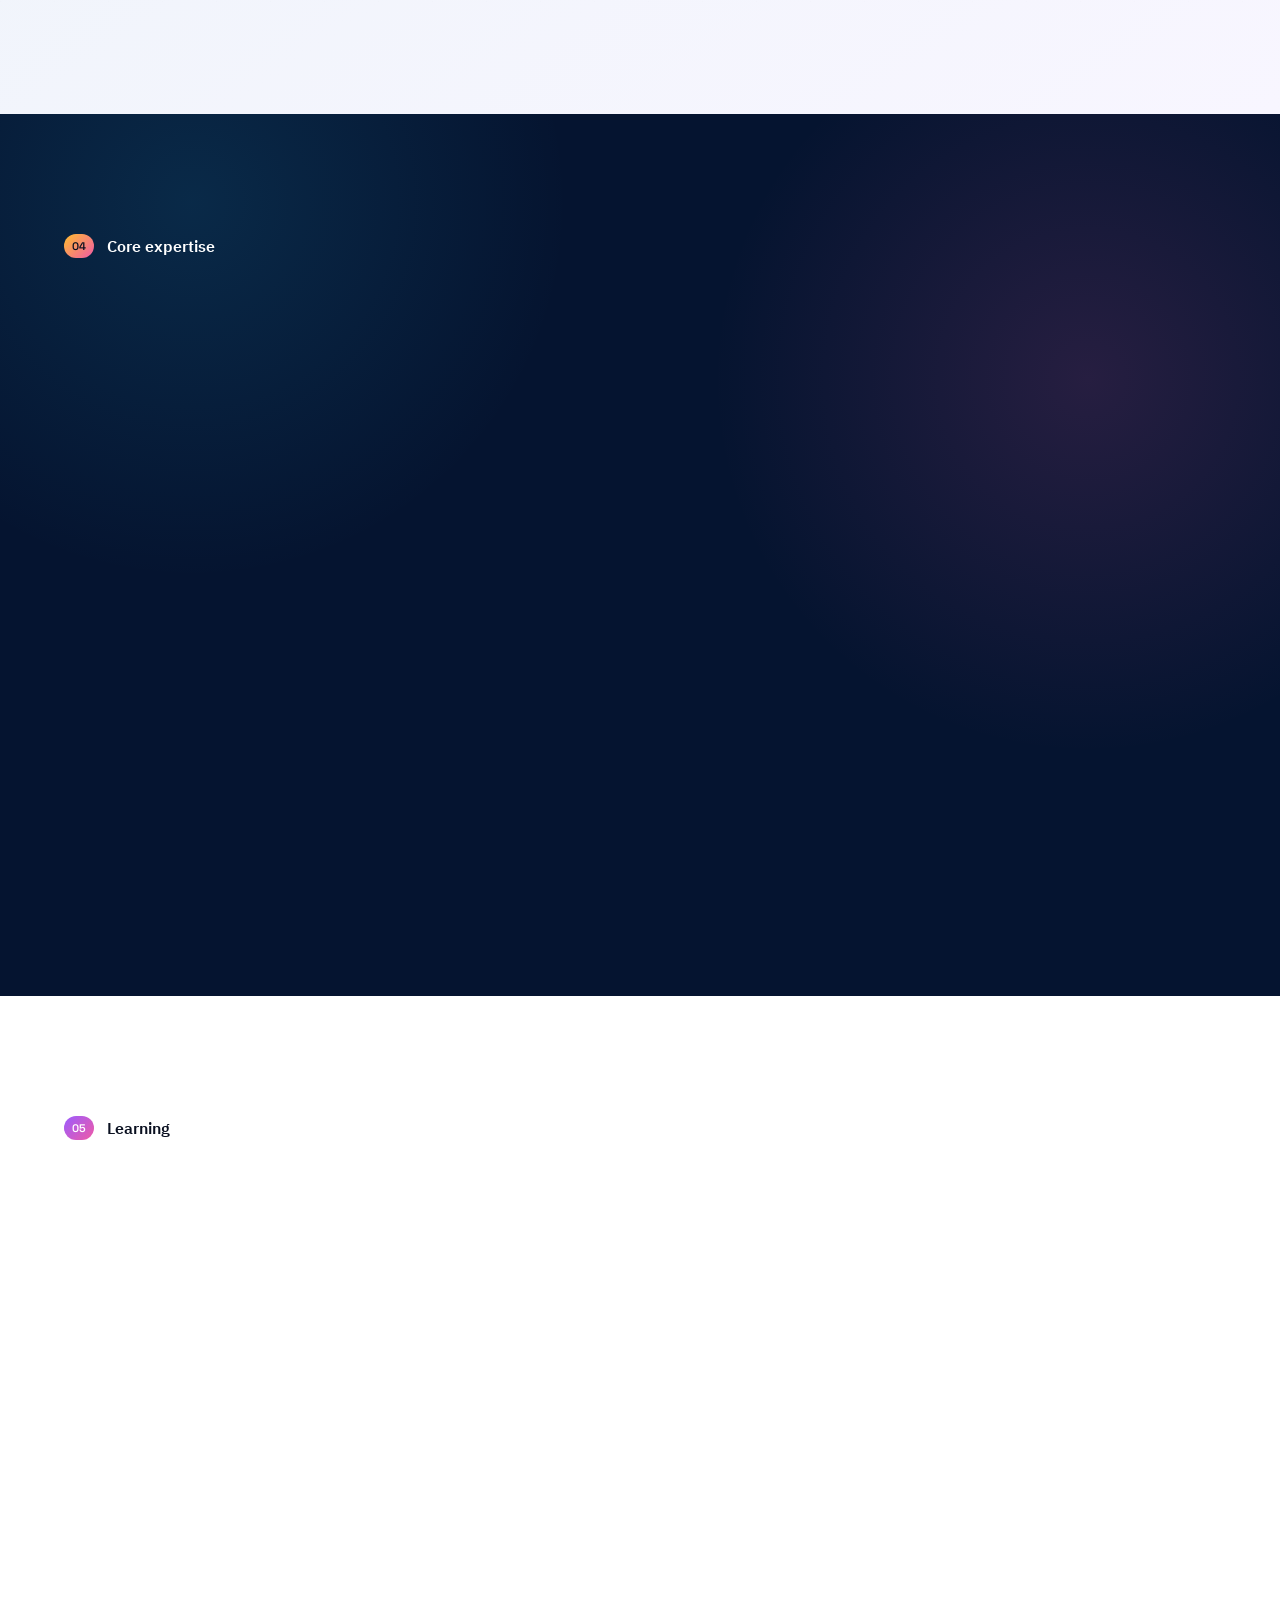
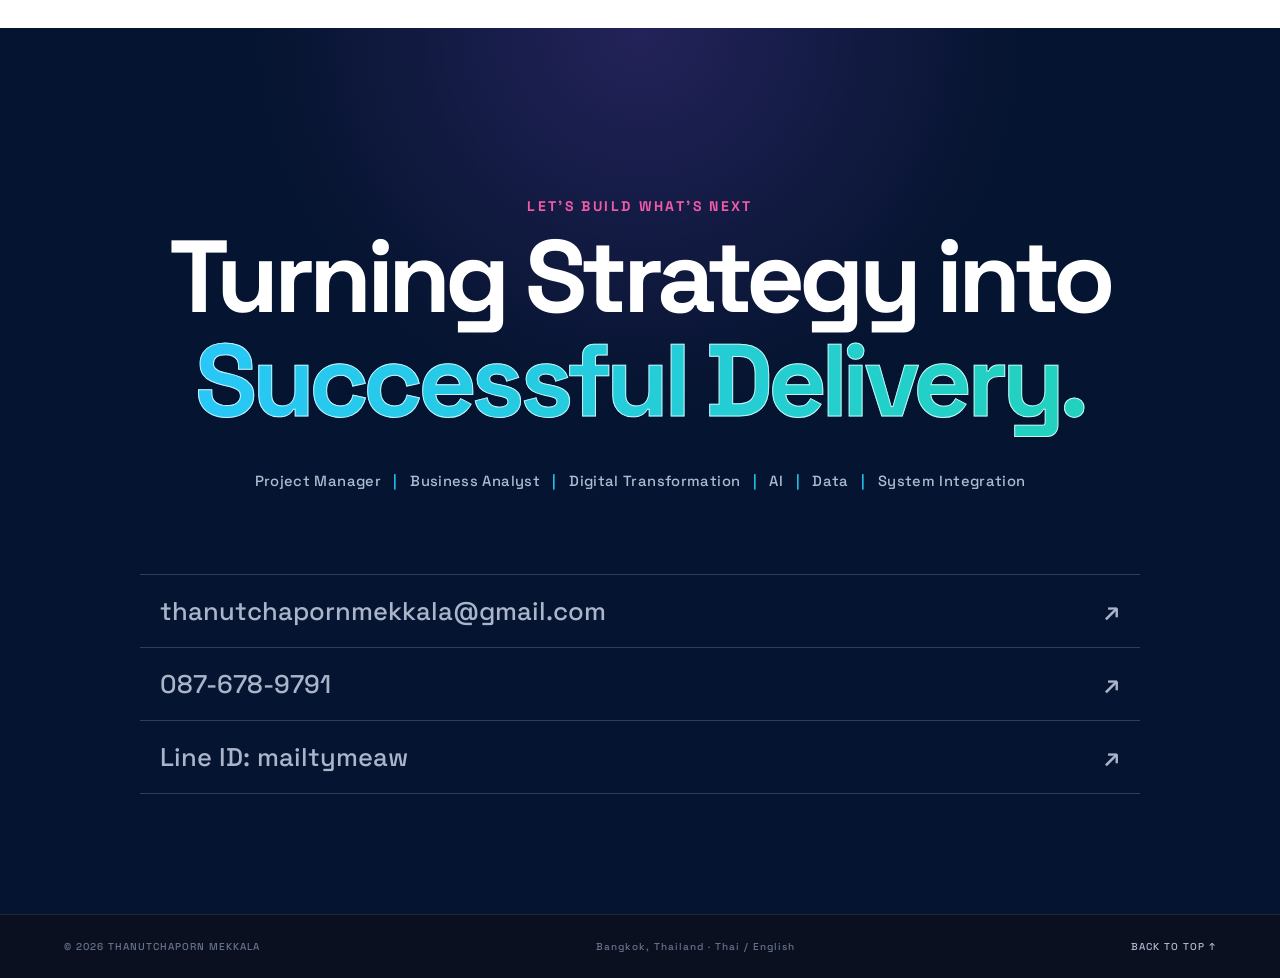
==== commit 74a58795: "Upgrade portfolio chatbot knowledge engine" ====
--- a/index.html
+++ b/index.html
@@ -147,20 +147,20 @@
     <div class="chat-messages" role="log" aria-live="polite" aria-relevant="additions">
       <div class="chat-message bot">
         <span class="message-avatar">✦</span>
-        <div><p>Hi! I can help you learn more about Thanutchaporn's experience, projects, and expertise. What would you like to know?</p><time>Portfolio AI</time></div>
+        <div><p>Hi! I use the combined information from the Portfolio, all 36 Key Projects, and 22 Certifications. Ask me about a project, role, value, skill, credential, or career experience.</p><time>Portfolio AI</time></div>
       </div>
     </div>
     <div class="chat-suggestions" aria-label="Suggested questions">
       <button type="button">What are her key achievements?</button>
-      <button type="button">Tell me about her AI projects</button>
-      <button type="button">Why should we hire her?</button>
+      <button type="button">Tell me about Meter Phase 5</button>
+      <button type="button">What certifications does she have?</button>
     </div>
     <form class="chat-form">
       <label class="sr-only" for="chat-input">Ask about Thanutchaporn</label>
       <input id="chat-input" type="text" autocomplete="off" placeholder="Ask about experience, skills..." maxlength="240">
       <button type="submit" aria-label="Send message">↑</button>
     </form>
-    <p class="chat-note">Answers are based on the information in this portfolio.</p>
+    <p class="chat-note">Answers use the Portfolio, Key Projects, and Certifications knowledge base.</p>
   </aside>
   <script src="script.js"></script>
 </body>
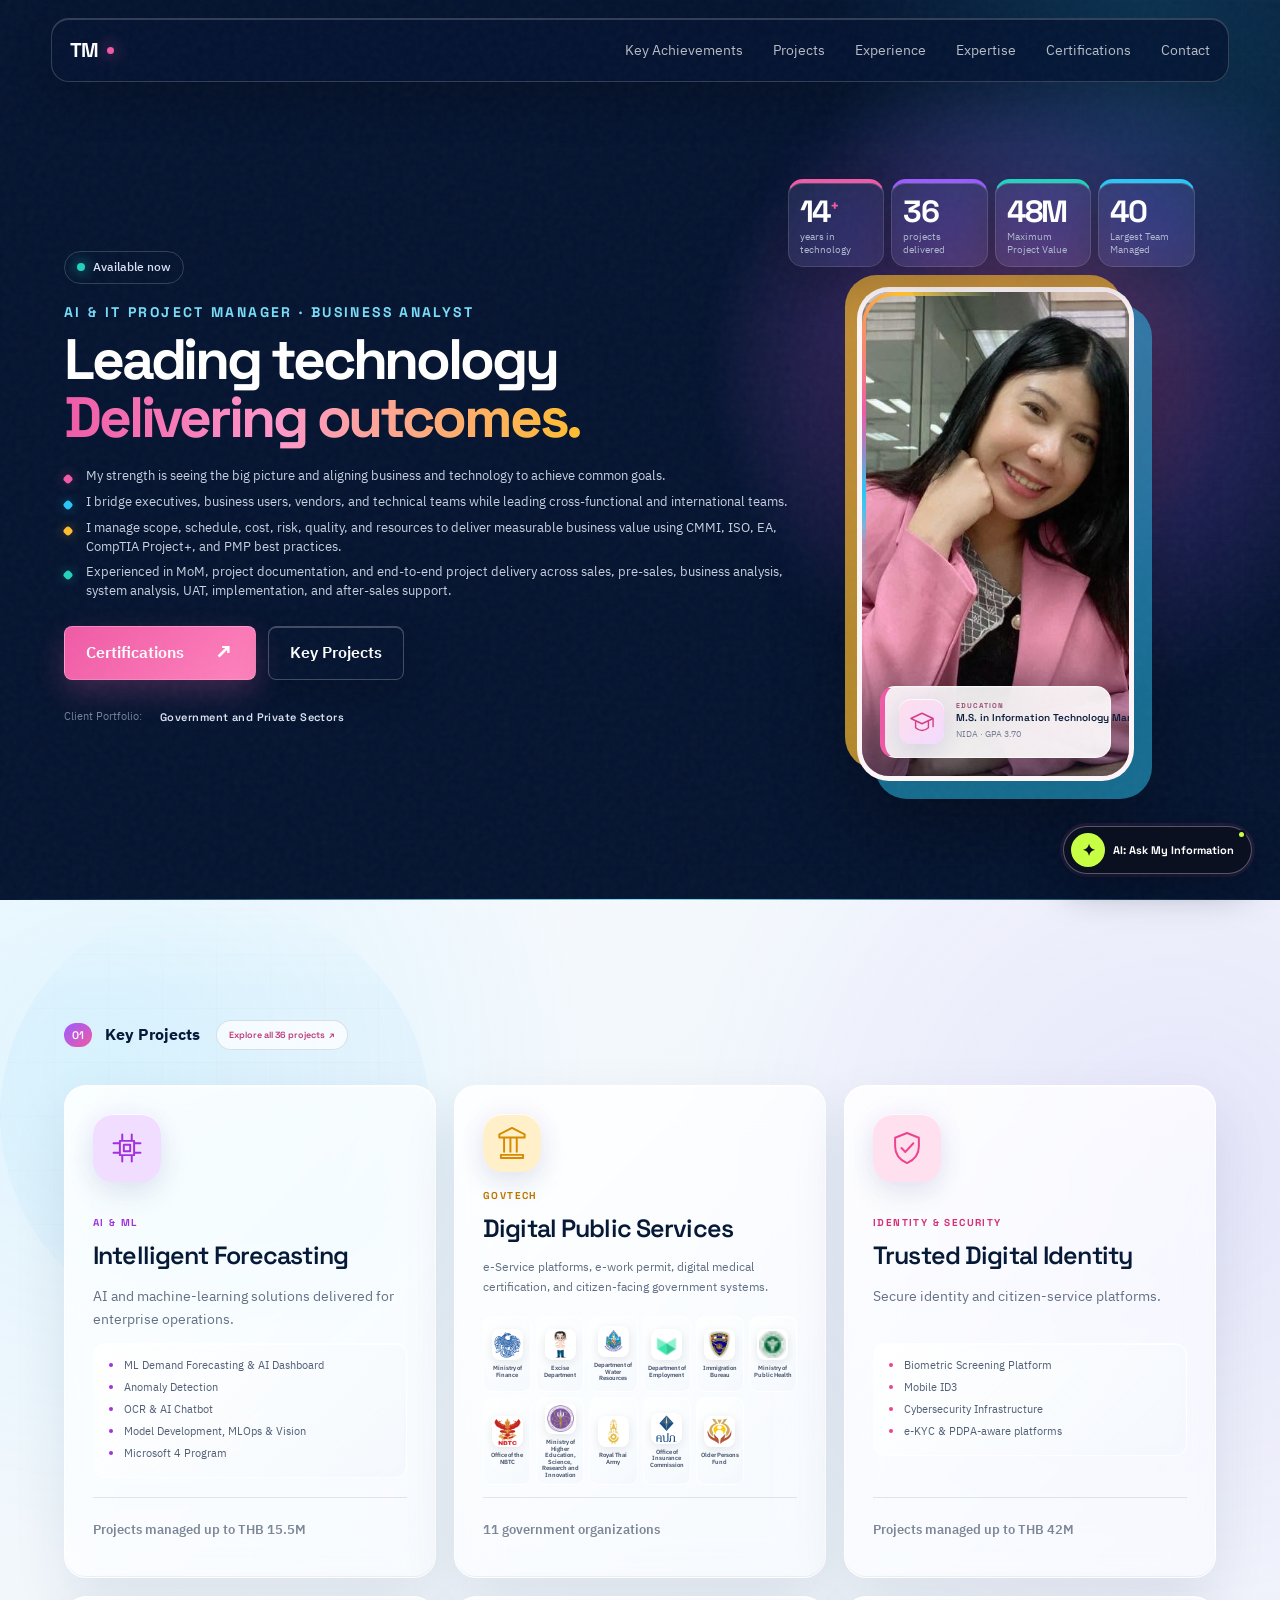
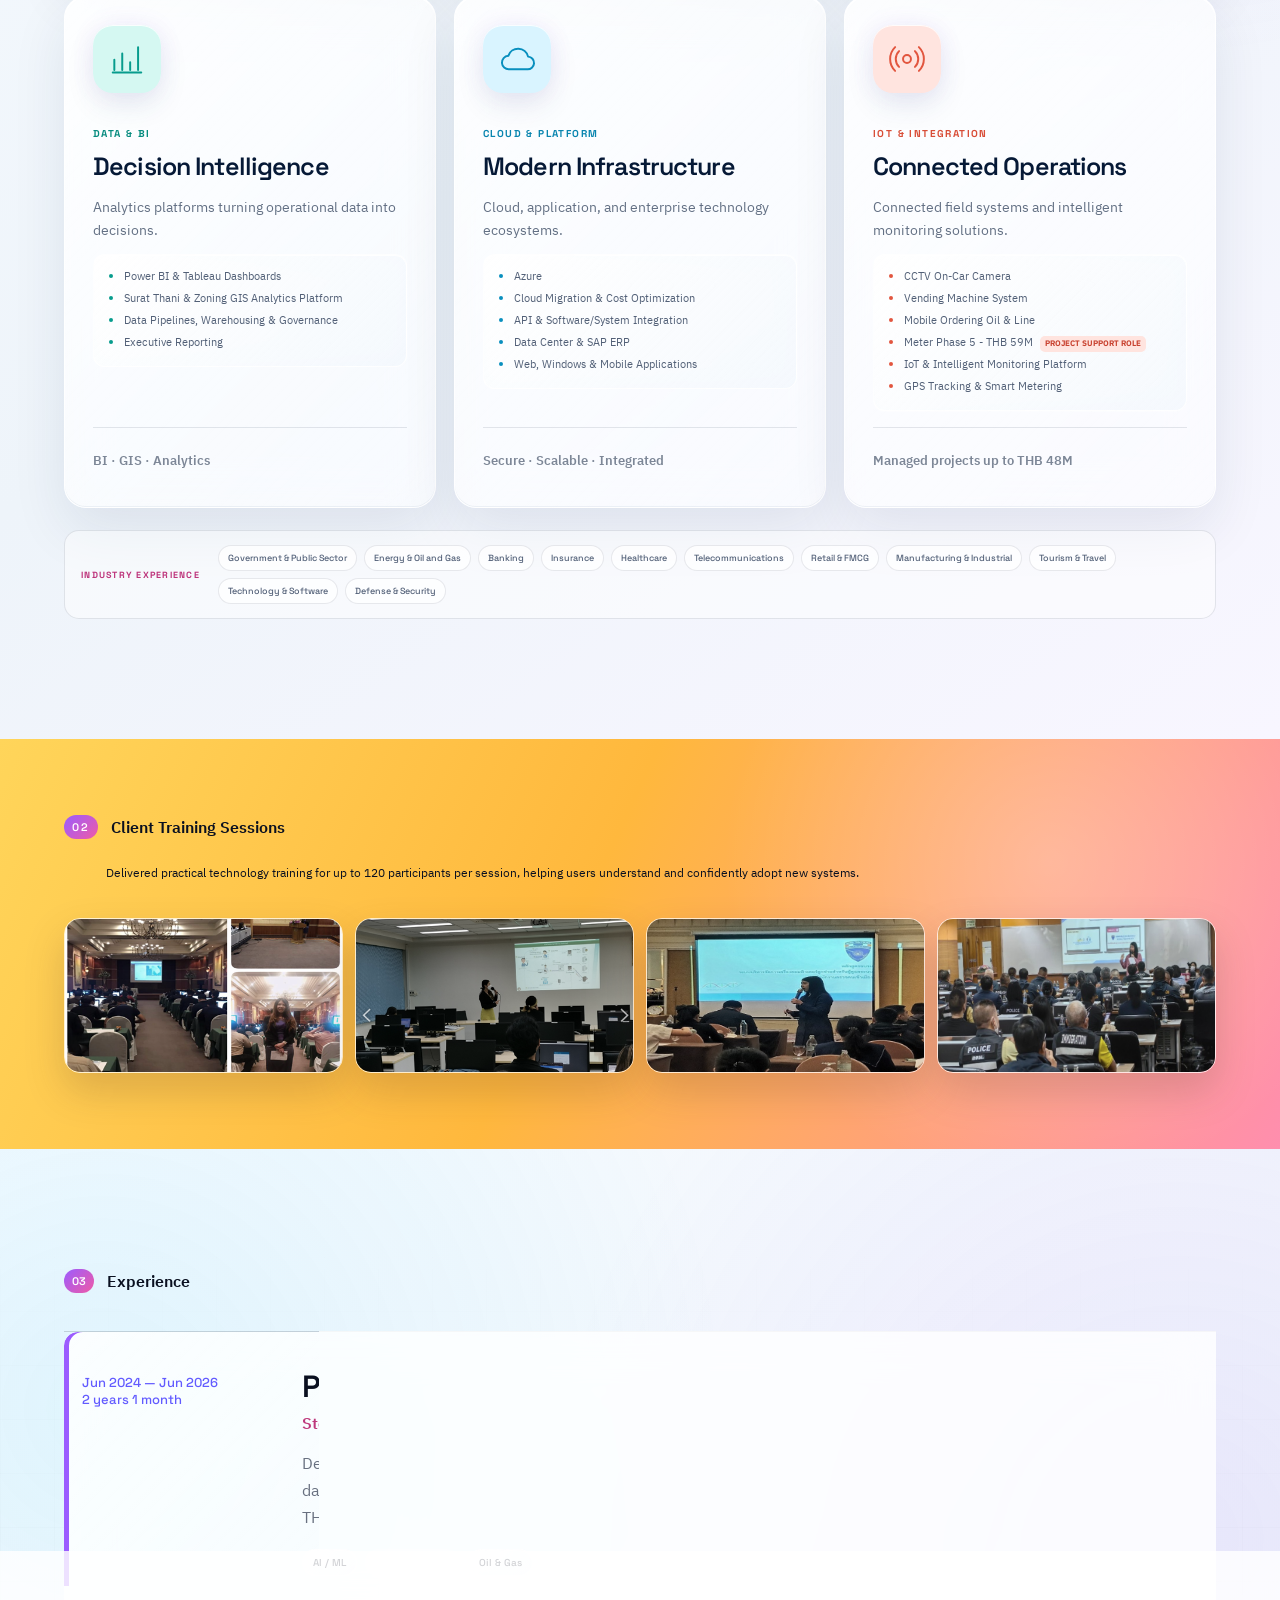
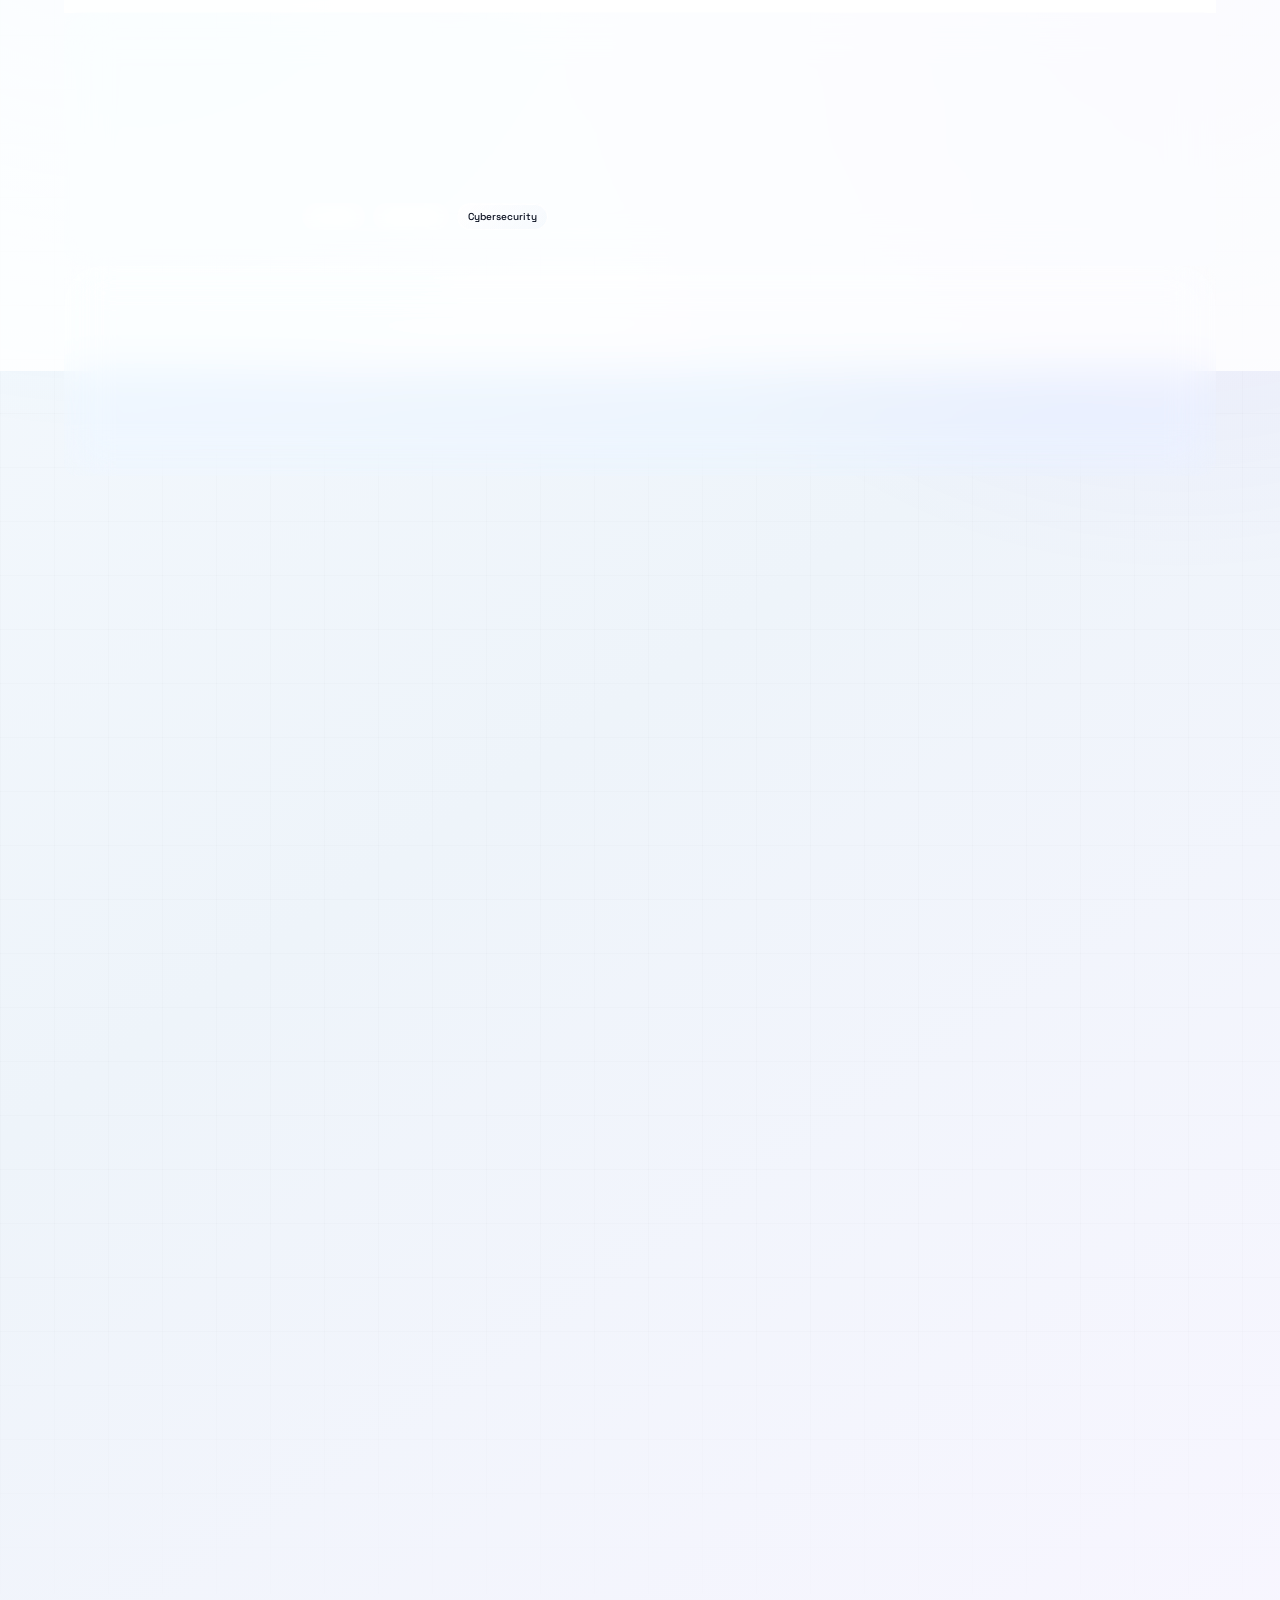
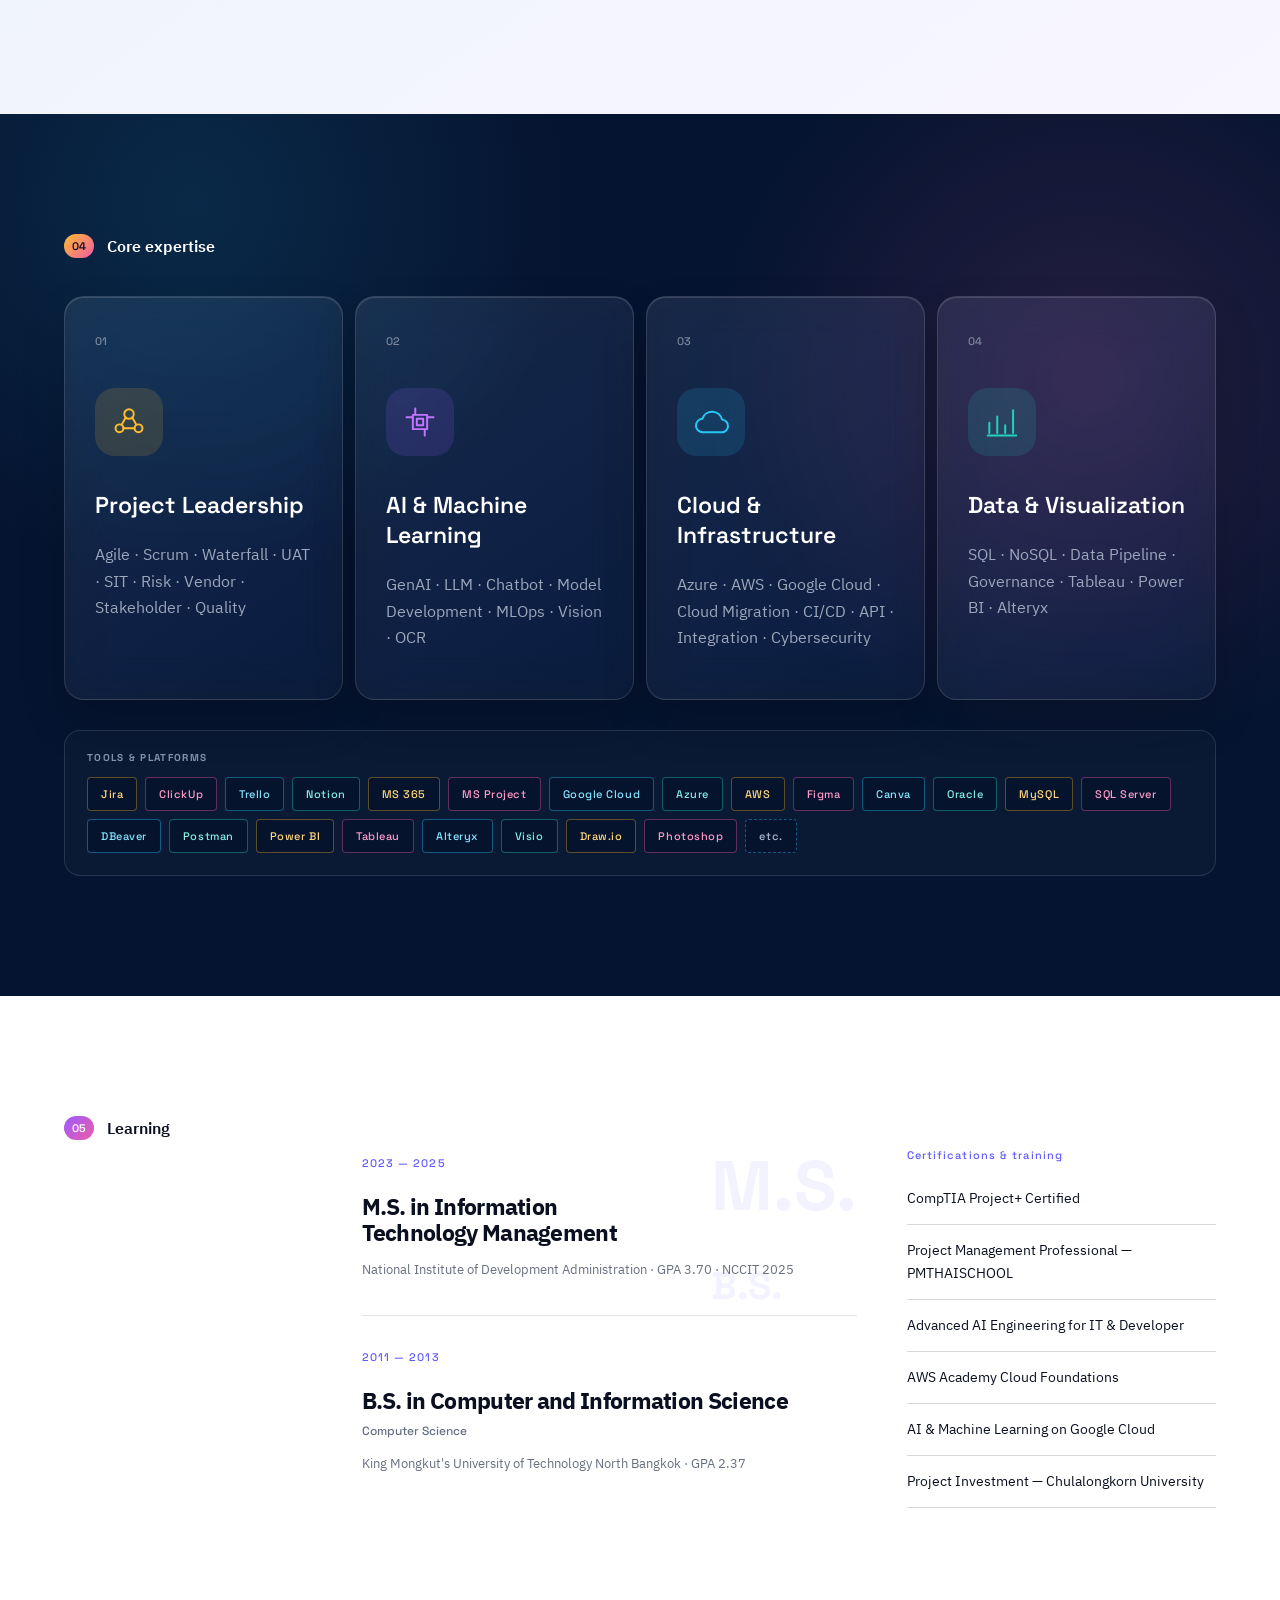
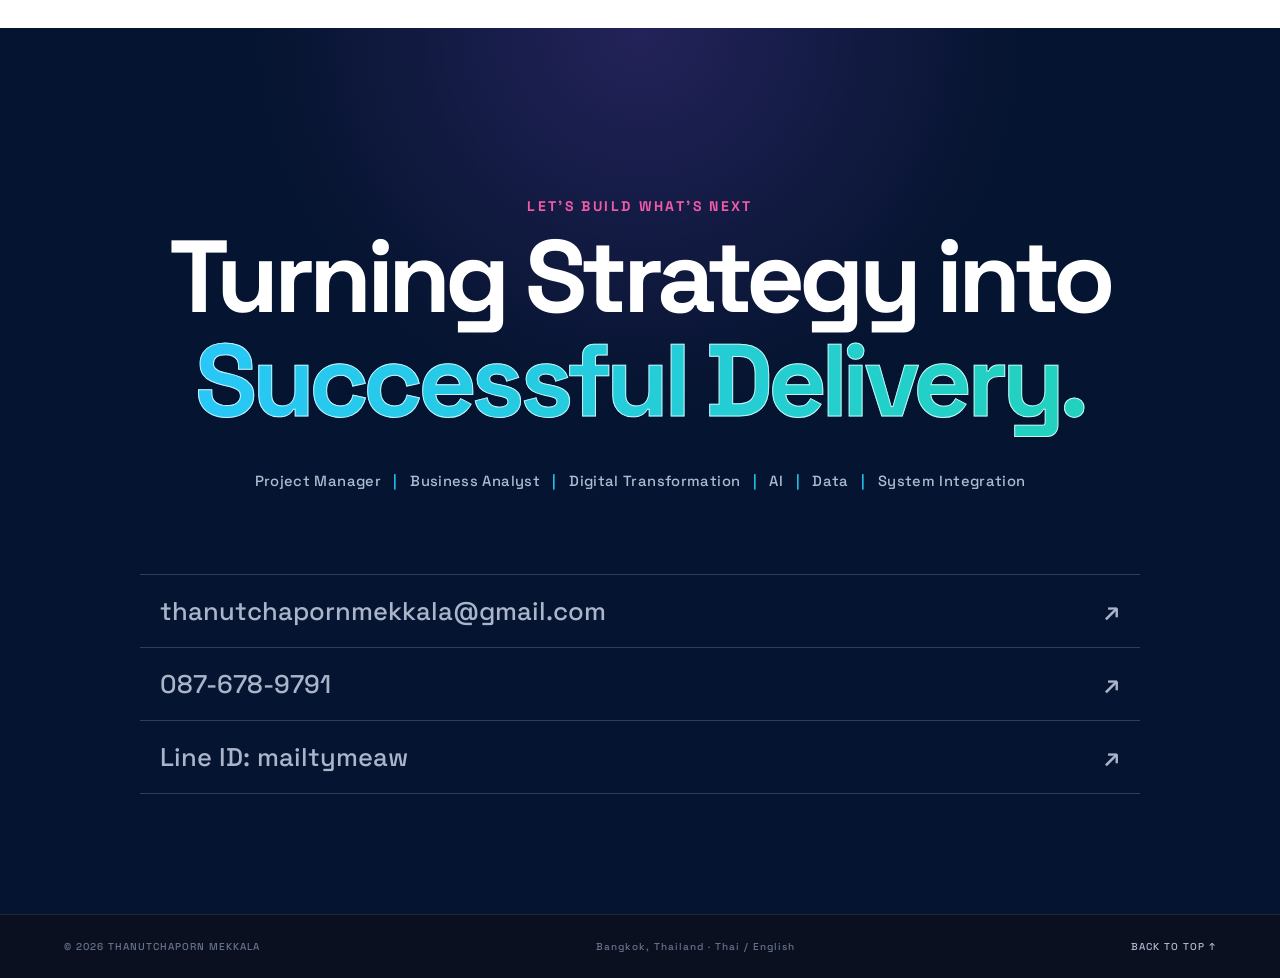
==== commit 82da9326: "Rename mobile ordering project across portfolio" ====
--- a/index.html
+++ b/index.html
@@ -76,7 +76,7 @@
         <article class="project-card project-security reveal"><div class="project-icon"><svg viewBox="0 0 48 48" aria-hidden="true"><path d="M24 5 39 11v11c0 10-6 17-15 21C15 39 9 32 9 22V11l15-6Zm-7 19 5 5 10-11"/></svg></div><span>IDENTITY &amp; SECURITY</span><h3>Trusted Digital Identity</h3><p>Secure identity and citizen-service platforms.</p><ul class="project-examples"><li>Biometric Screening Platform</li><li>Mobile ID3</li><li>Cybersecurity Infrastructure</li><li>e-KYC &amp; PDPA-aware platforms</li></ul><small>Projects managed up to THB 42M</small></article>
         <article class="project-card project-data reveal"><div class="project-icon"><svg viewBox="0 0 48 48" aria-hidden="true"><path d="M8 38V25M18 38V17M28 38V28M38 38V9M6 41h36"/></svg></div><span>DATA &amp; BI</span><h3>Decision Intelligence</h3><p>Analytics platforms turning operational data into decisions.</p><ul class="project-examples"><li>Power BI &amp; Tableau Dashboards</li><li>Surat Thani &amp; Zoning GIS Analytics Platform</li><li>Data Pipelines, Warehousing &amp; Governance</li><li>Executive Reporting</li></ul><small>BI · GIS · Analytics</small></article>
         <article class="project-card project-cloud reveal"><div class="project-icon"><svg viewBox="0 0 48 48" aria-hidden="true"><path d="M14 37h23a8 8 0 0 0 1-16 13 13 0 0 0-25-1 8.5 8.5 0 0 0 1 17Z"/></svg></div><span>CLOUD &amp; PLATFORM</span><h3>Modern Infrastructure</h3><p>Cloud, application, and enterprise technology ecosystems.</p><ul class="project-examples"><li>Azure</li><li>Cloud Migration &amp; Cost Optimization</li><li>API &amp; Software/System Integration</li><li>Data Center &amp; SAP ERP</li><li>Web, Windows &amp; Mobile Applications</li></ul><small>Secure · Scalable · Integrated</small></article>
-        <article class="project-card project-iot reveal"><div class="project-icon"><svg viewBox="0 0 48 48" aria-hidden="true"><circle cx="24" cy="24" r="5"/><path d="M14 34a14 14 0 0 1 0-20M34 14a14 14 0 0 1 0 20M9 39A21 21 0 0 1 9 9M39 9a21 21 0 0 1 0 30"/></svg></div><span>IOT &amp; INTEGRATION</span><h3>Connected Operations</h3><p>Connected field systems and intelligent monitoring solutions.</p><ul class="project-examples"><li>CCTV On-Car Camera</li><li>Vending Machine System</li><li>Mobile Ordering Oil</li><li>Meter Phase 5 - THB 59M <em>Project Support Role</em></li><li>IoT &amp; Intelligent Monitoring Platform</li><li>GPS Tracking &amp; Smart Metering</li></ul><small>Managed projects up to THB 48M</small></article>
+        <article class="project-card project-iot reveal"><div class="project-icon"><svg viewBox="0 0 48 48" aria-hidden="true"><circle cx="24" cy="24" r="5"/><path d="M14 34a14 14 0 0 1 0-20M34 14a14 14 0 0 1 0 20M9 39A21 21 0 0 1 9 9M39 9a21 21 0 0 1 0 30"/></svg></div><span>IOT &amp; INTEGRATION</span><h3>Connected Operations</h3><p>Connected field systems and intelligent monitoring solutions.</p><ul class="project-examples"><li>CCTV On-Car Camera</li><li>Vending Machine System</li><li>Mobile Ordering Oil &amp; Line</li><li>Meter Phase 5 - THB 59M <em>Project Support Role</em></li><li>IoT &amp; Intelligent Monitoring Platform</li><li>GPS Tracking &amp; Smart Metering</li></ul><small>Managed projects up to THB 48M</small></article>
       </div>
       <div class="industry-strip" aria-label="Industry experience">
         <strong>Industry Experience</strong>
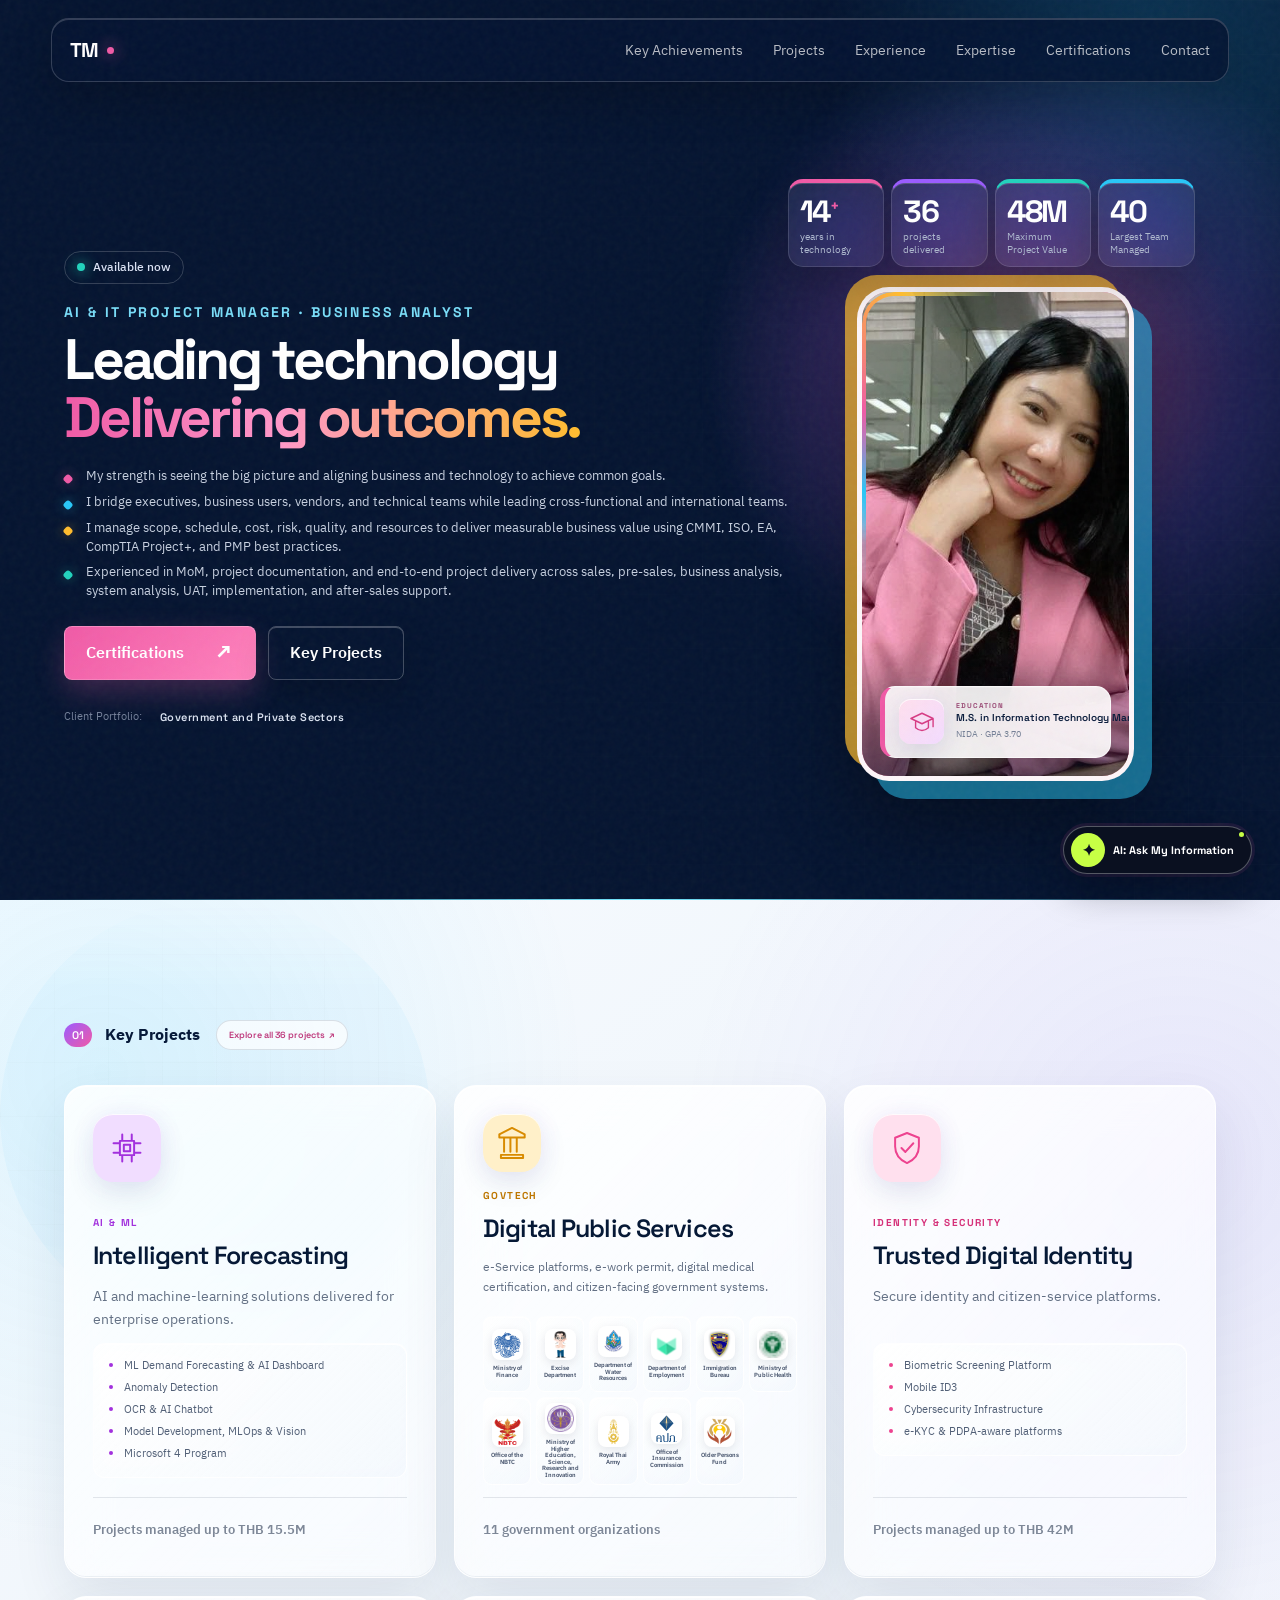
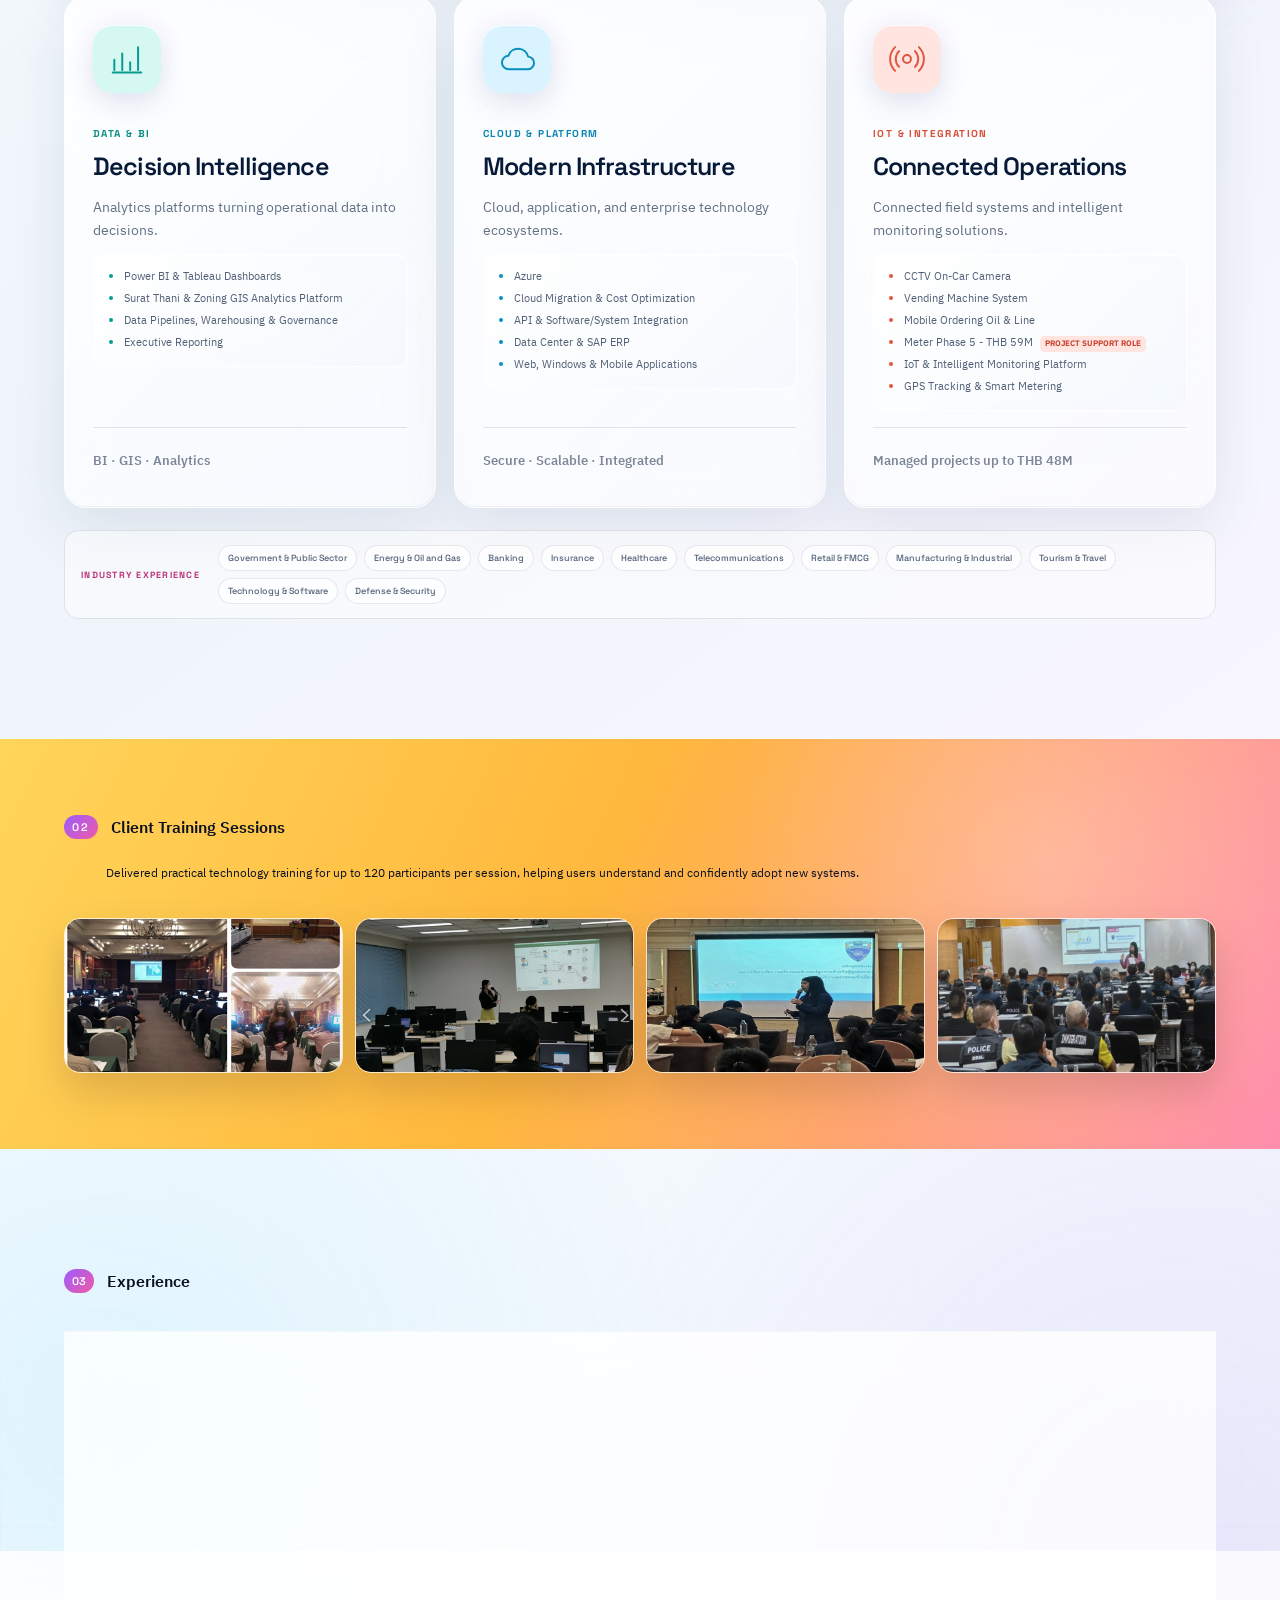
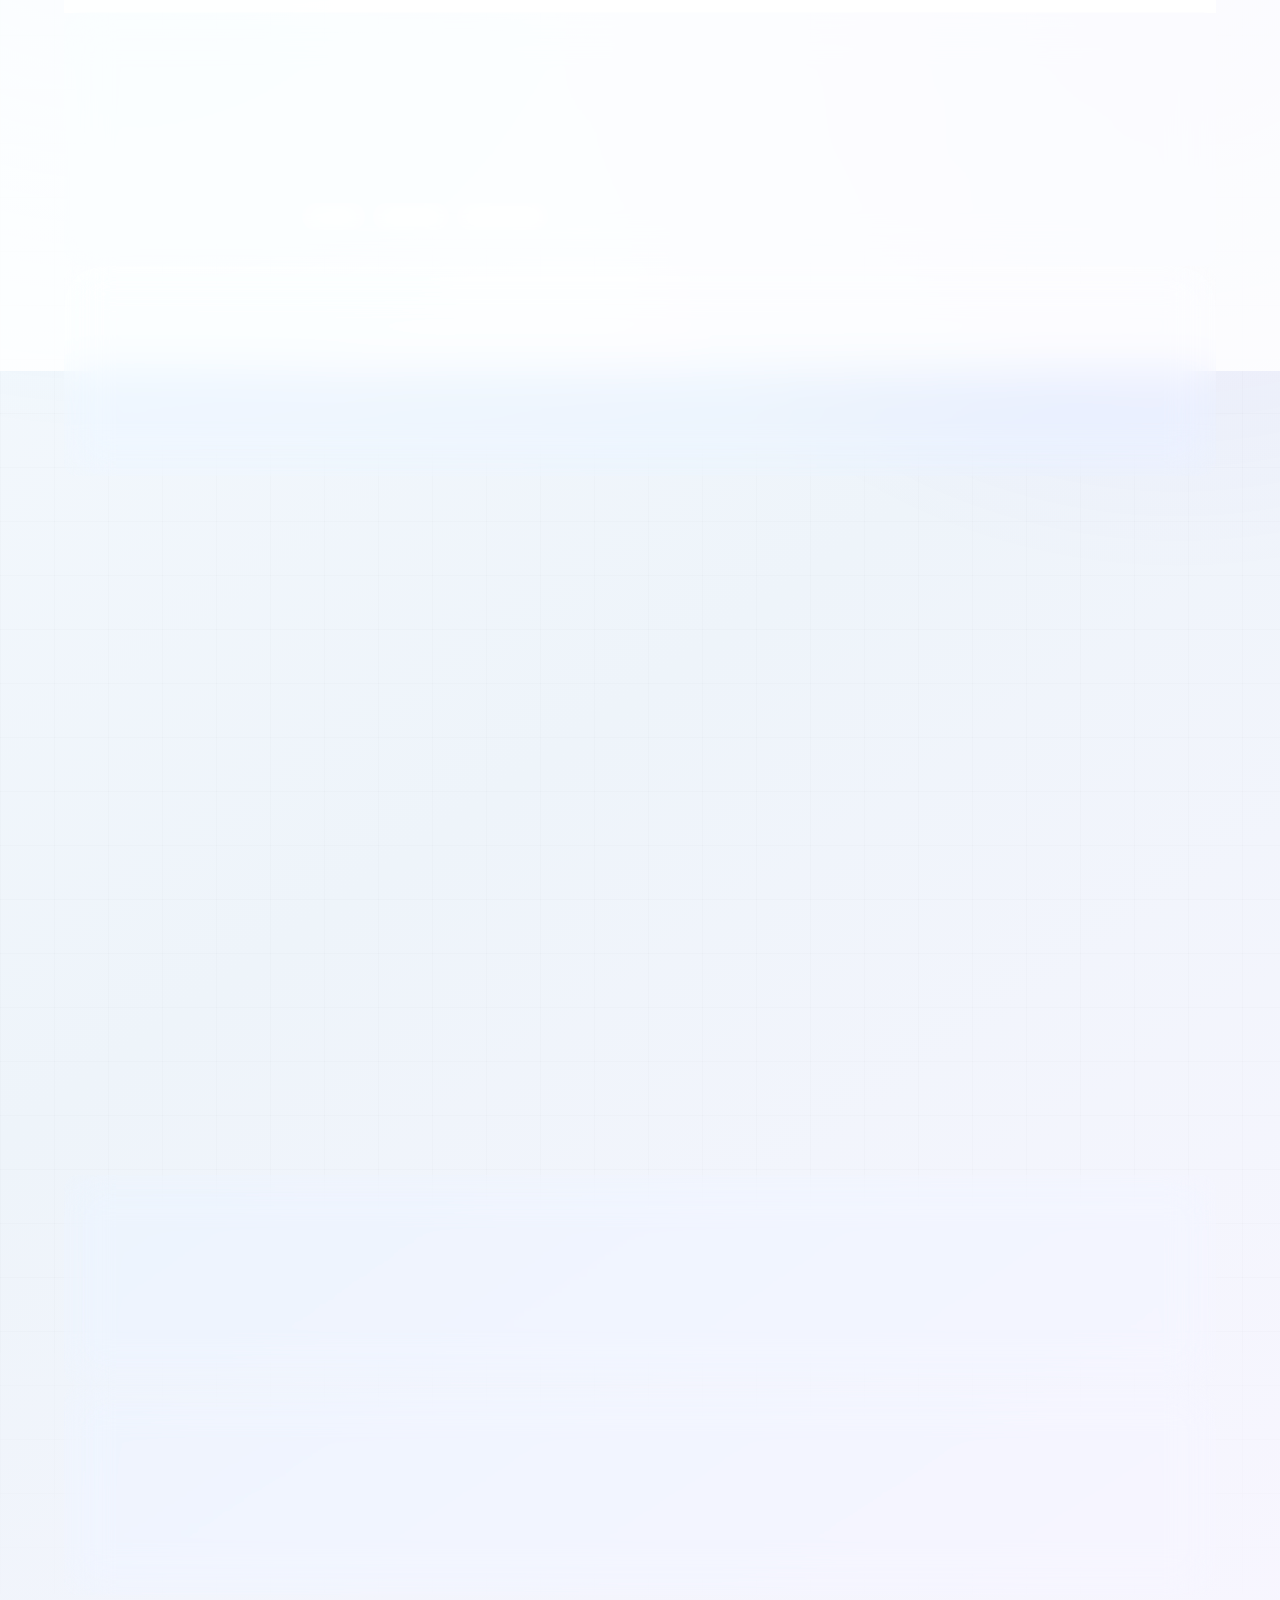
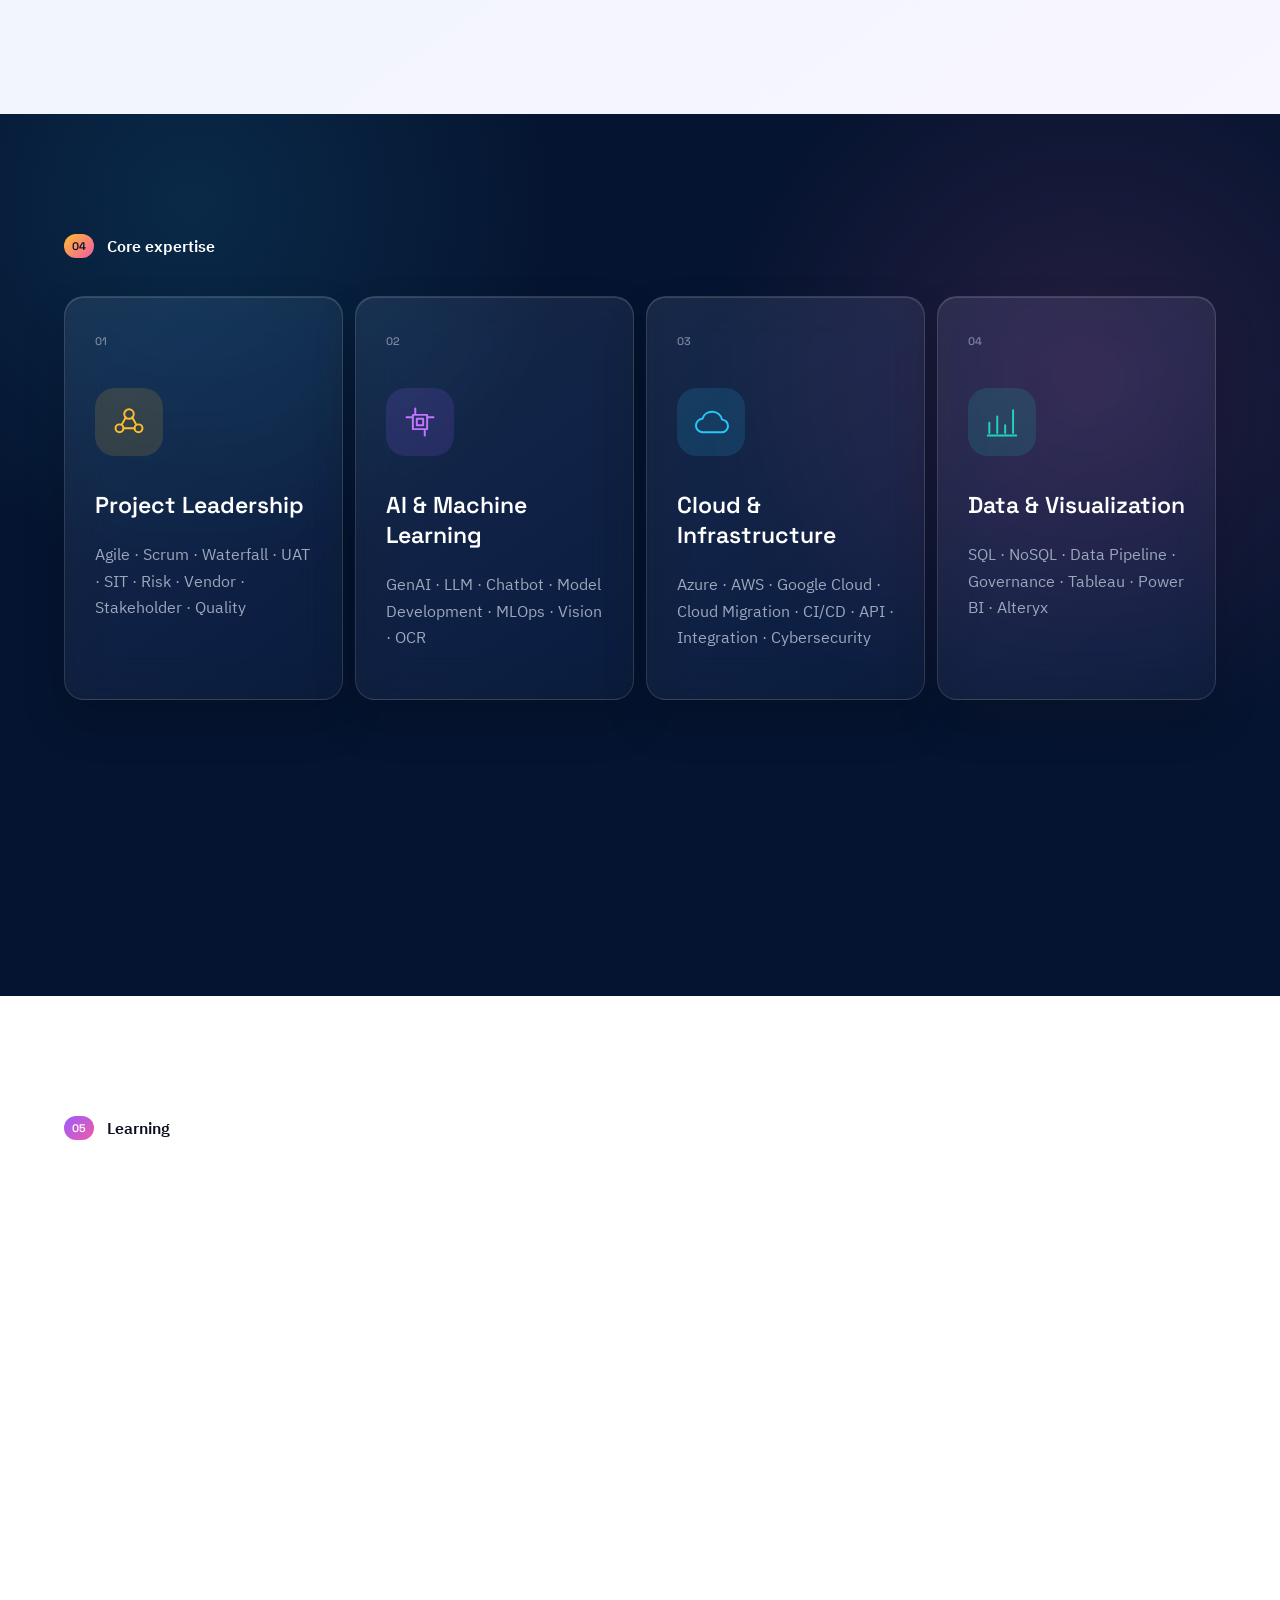
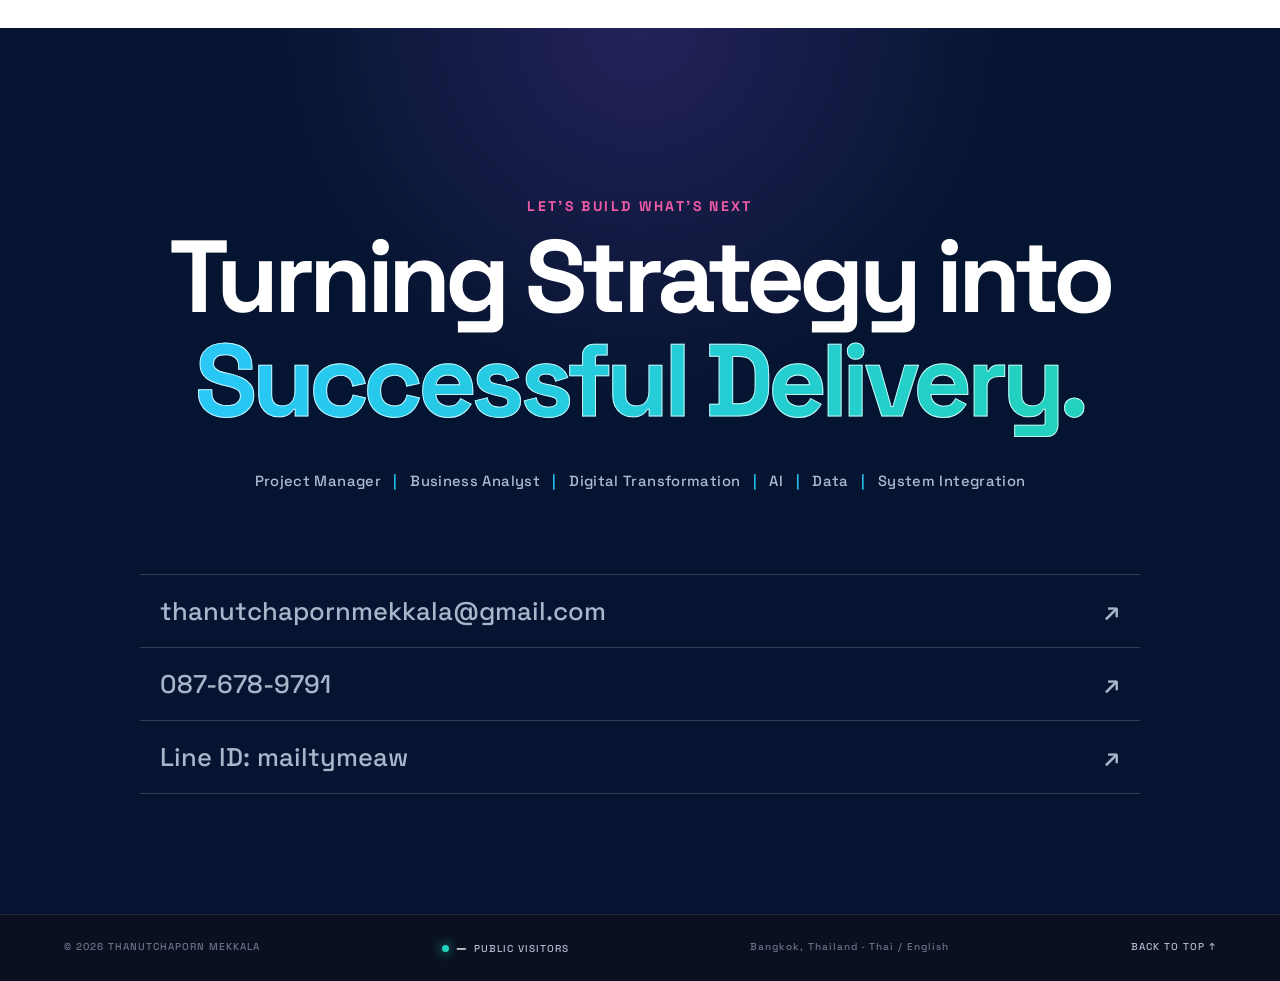
==== commit 26033cde: "Add public visitor counter to site footers" ====
--- a/index.html
+++ b/index.html
@@ -131,7 +131,7 @@
       <div class="contact-row"><a href="mailto:thanutchapornmekkala@gmail.com">thanutchapornmekkala@gmail.com <span>↗</span></a><a href="tel:+66876789791">087-678-9791 <span>↗</span></a><a href="https://line.me/ti/p/~mailtymeaw" target="_blank" rel="noopener noreferrer">Line ID: mailtymeaw <span>↗</span></a></div>
     </section>
   </main>
-  <footer><span>© <i id="year"></i> THANUTCHAPORN MEKKALA</span><span>Bangkok, Thailand · Thai / English</span><a href="#top">BACK TO TOP ↑</a></footer>
+  <footer><span>© <i id="year"></i> THANUTCHAPORN MEKKALA</span><span class="visitor-counter"><i></i><b data-visitor-count>—</b> PUBLIC VISITORS</span><span>Bangkok, Thailand · Thai / English</span><a href="#top">BACK TO TOP ↑</a></footer>
 
   <button class="chat-launcher" type="button" aria-label="Open AI information assistant" aria-expanded="false" aria-controls="portfolio-chat">
     <span class="chat-launcher-icon" aria-hidden="true">✦</span>
@@ -163,5 +163,6 @@
     <p class="chat-note">Answers use the Portfolio, Key Projects, and Certifications knowledge base.</p>
   </aside>
   <script src="script.js"></script>
+  <script src="visitor-counter.js"></script>
 </body>
 </html>
--- a/polish.css
+++ b/polish.css
@@ -390,6 +390,9 @@
   border-right:0!important;
   border-bottom:0!important;
 }
+.visitor-counter { display:inline-flex; align-items:center; gap:7px; color:#aebbd0; }
+.visitor-counter i { width:7px; height:7px; border-radius:50%; background:var(--teal); box-shadow:0 0 12px var(--teal); animation:pulse 1.8s infinite; }
+.visitor-counter b { color:#fff; font:700 12px "Space Grotesk",sans-serif; letter-spacing:0; }
 .education .degree-entry h3 { font-size:clamp(20px,1.8vw,28px); line-height:1.16; letter-spacing:-.03em; }
 .project-section-link { align-items:center; }
 .project-section-link a { display:flex; align-items:center; gap:16px; color:#071a3a; text-decoration:none; }
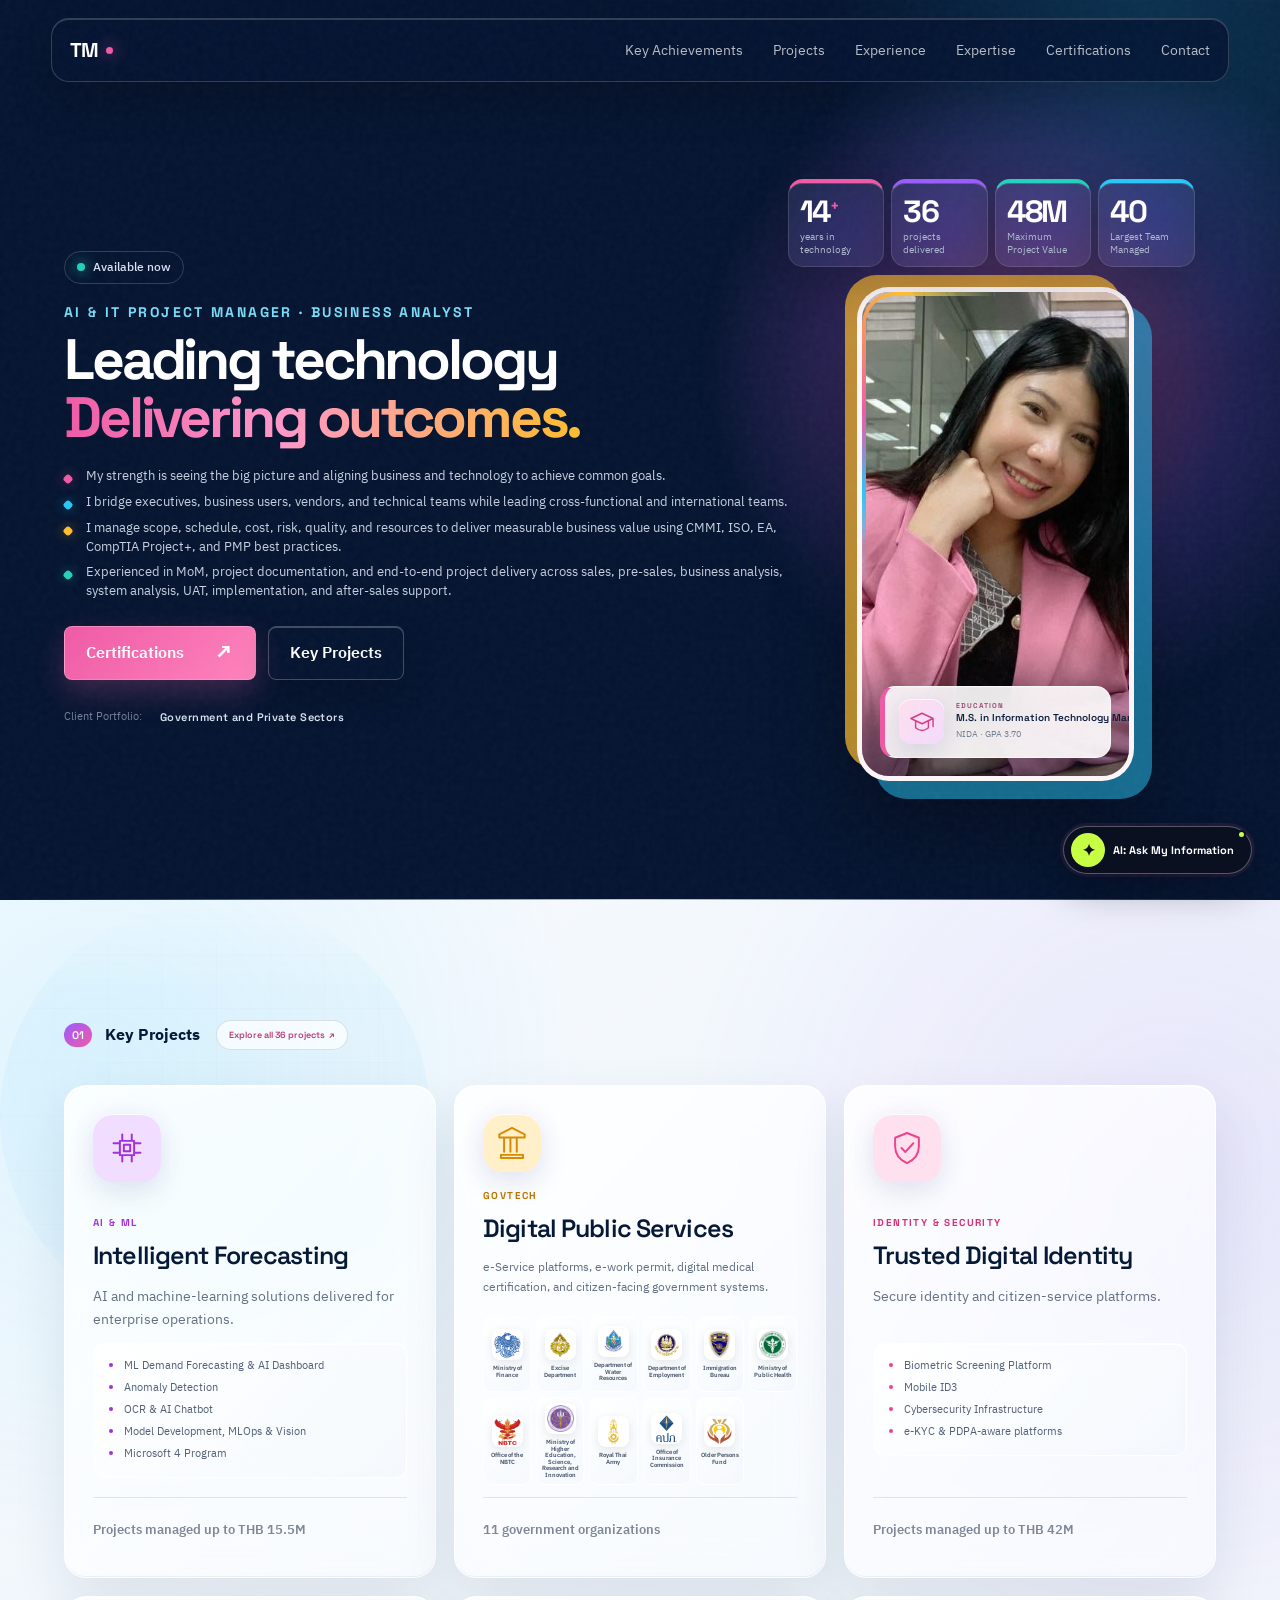
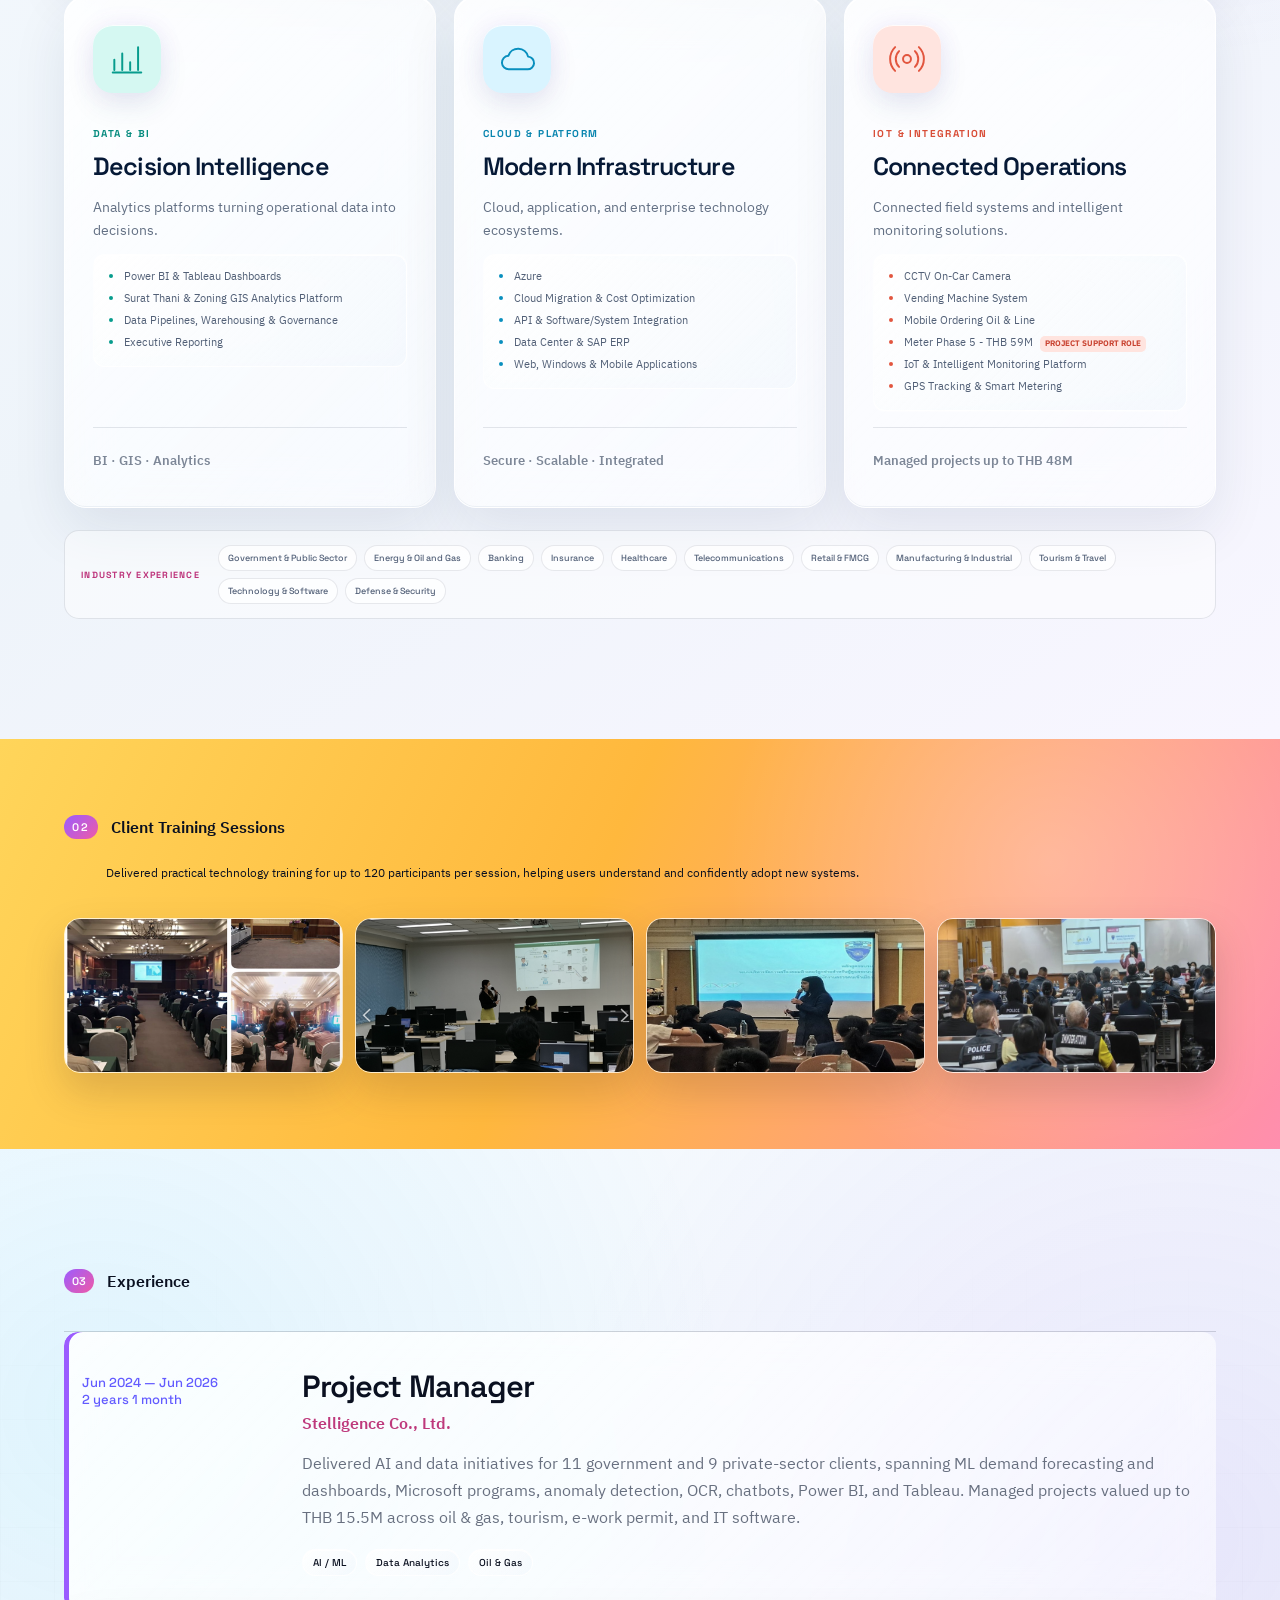
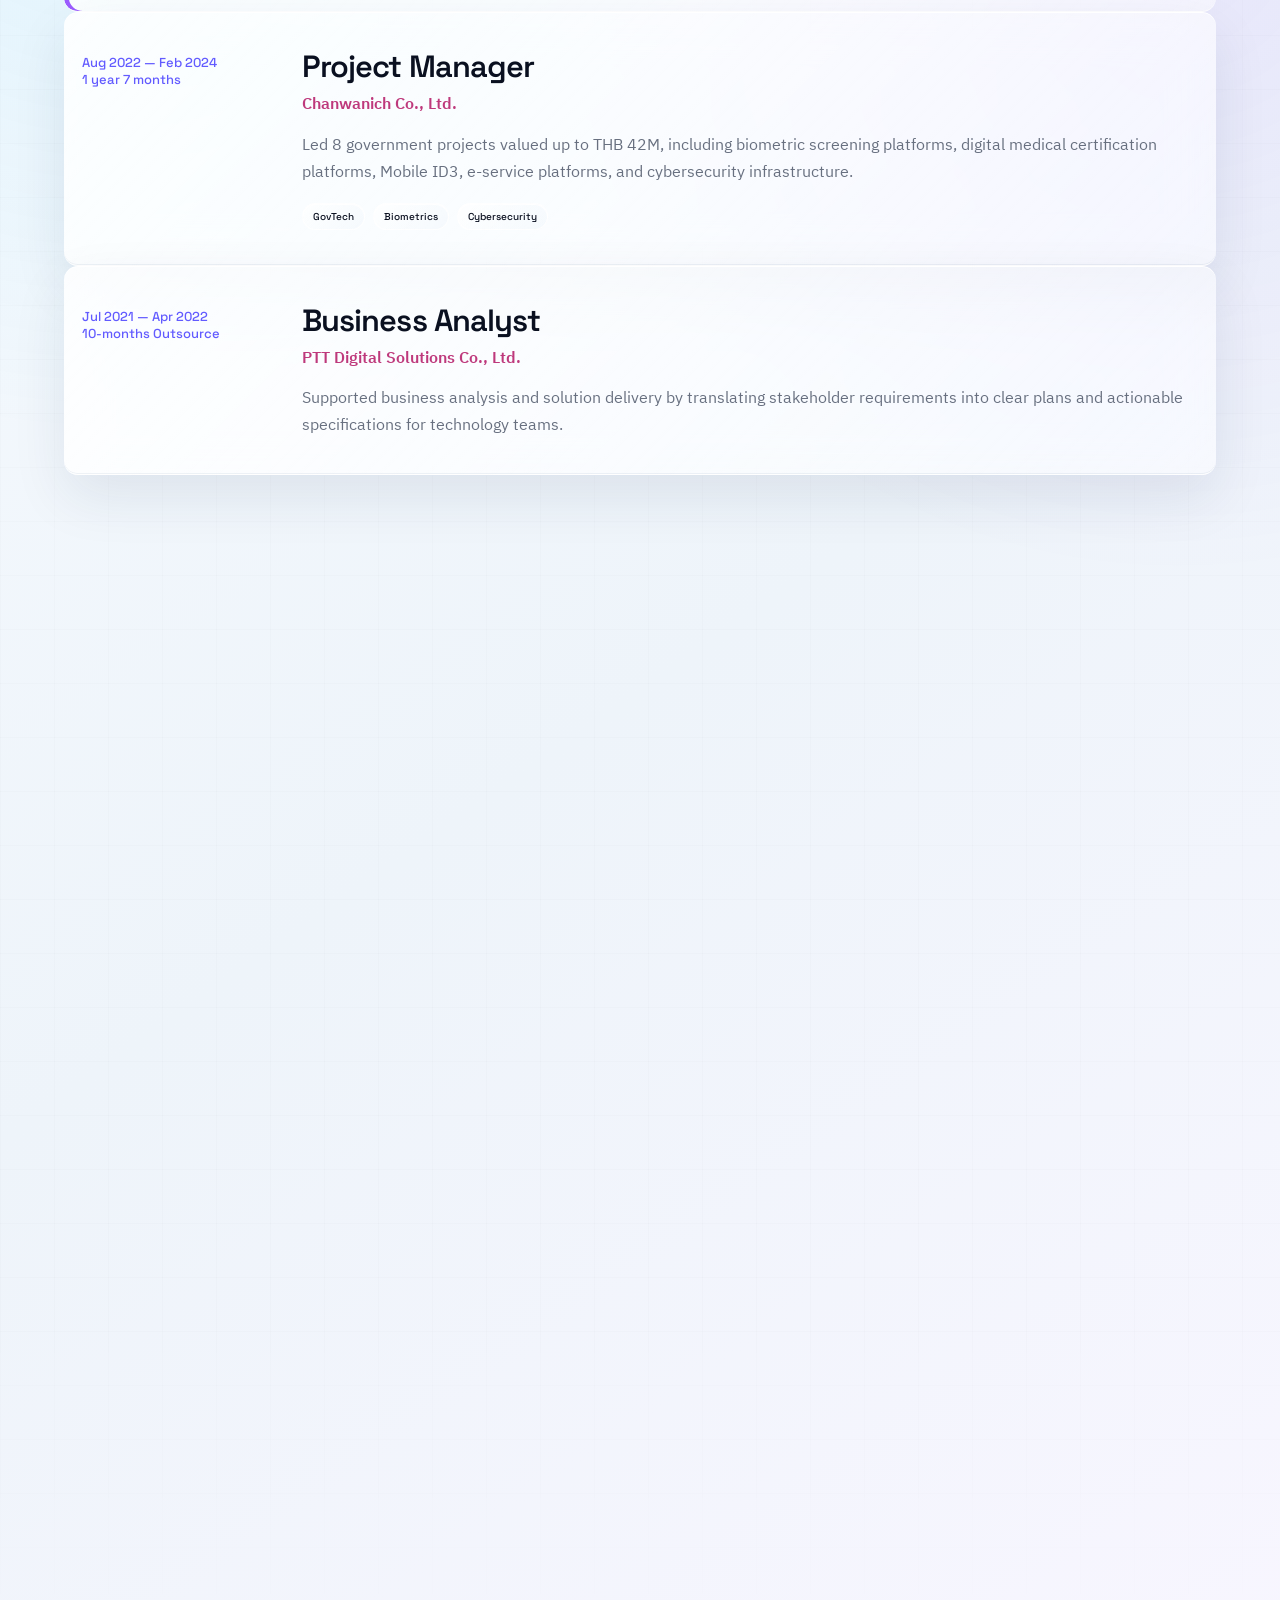
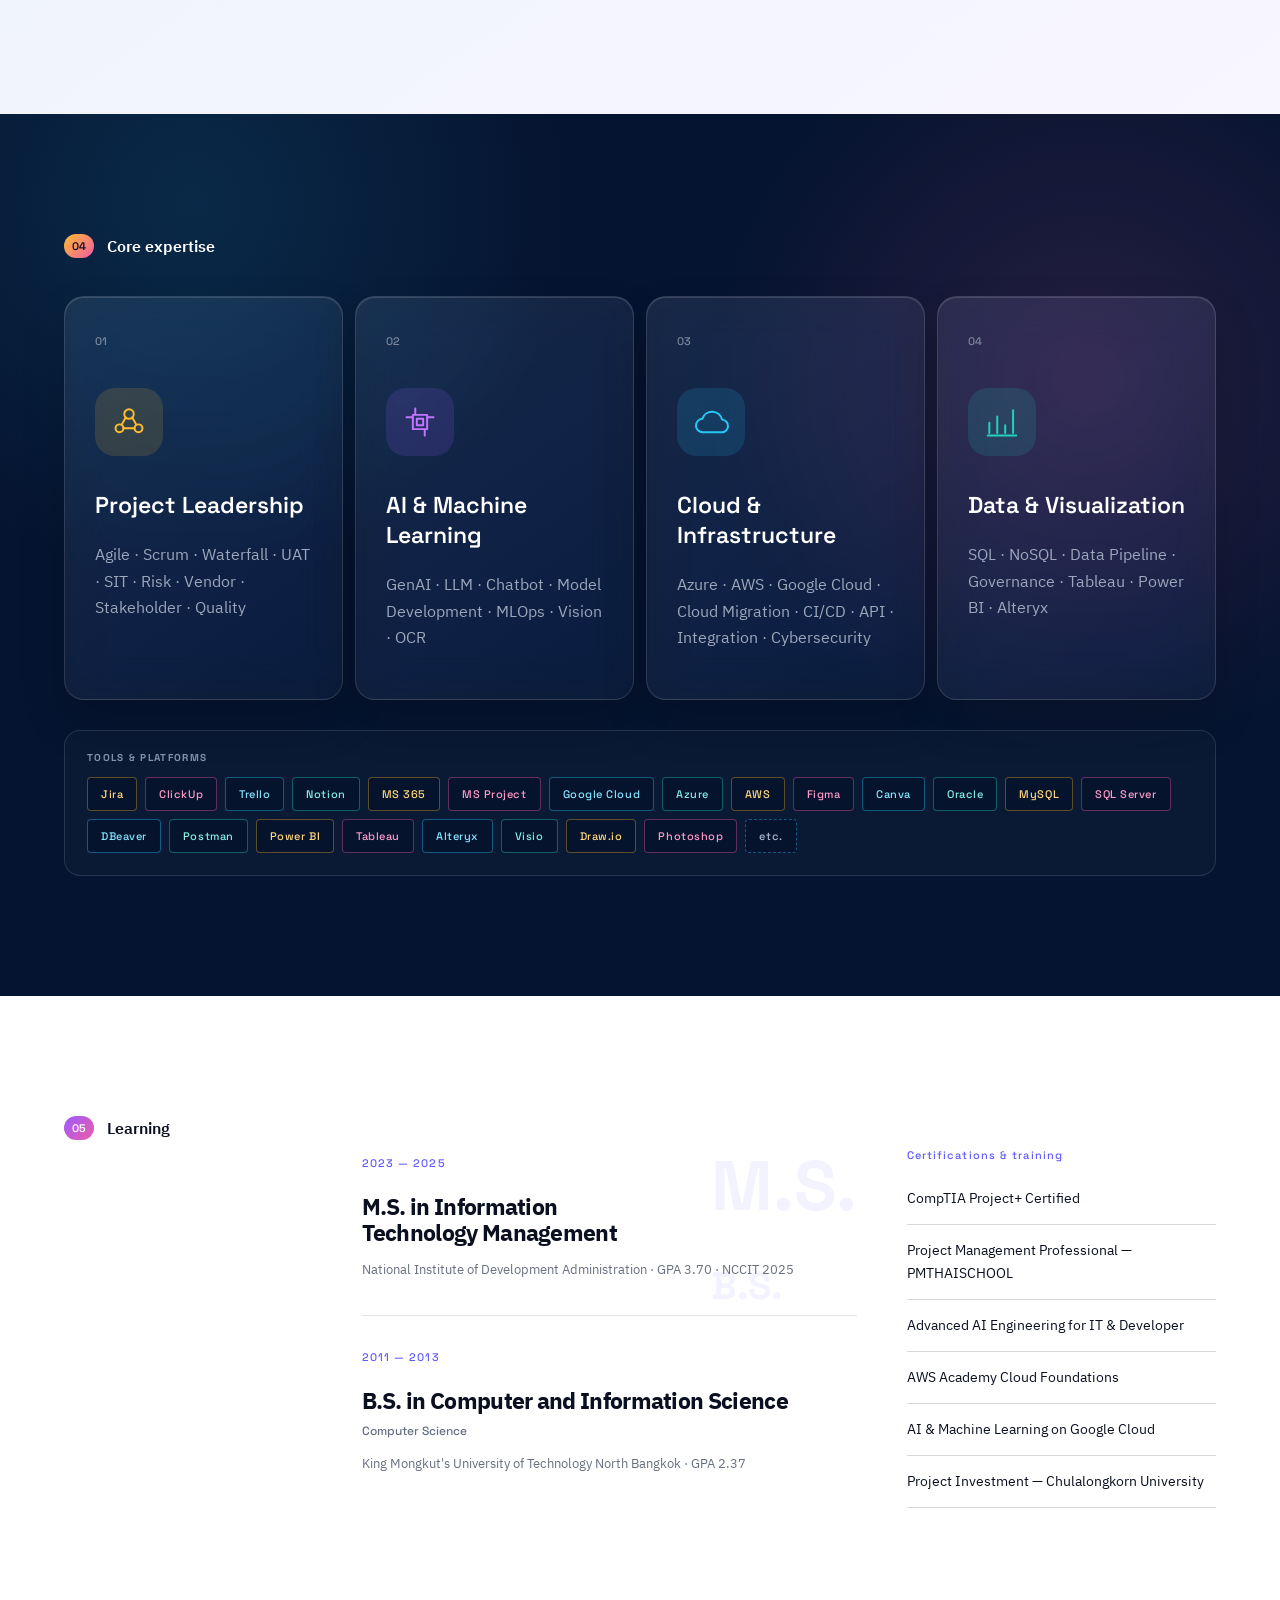
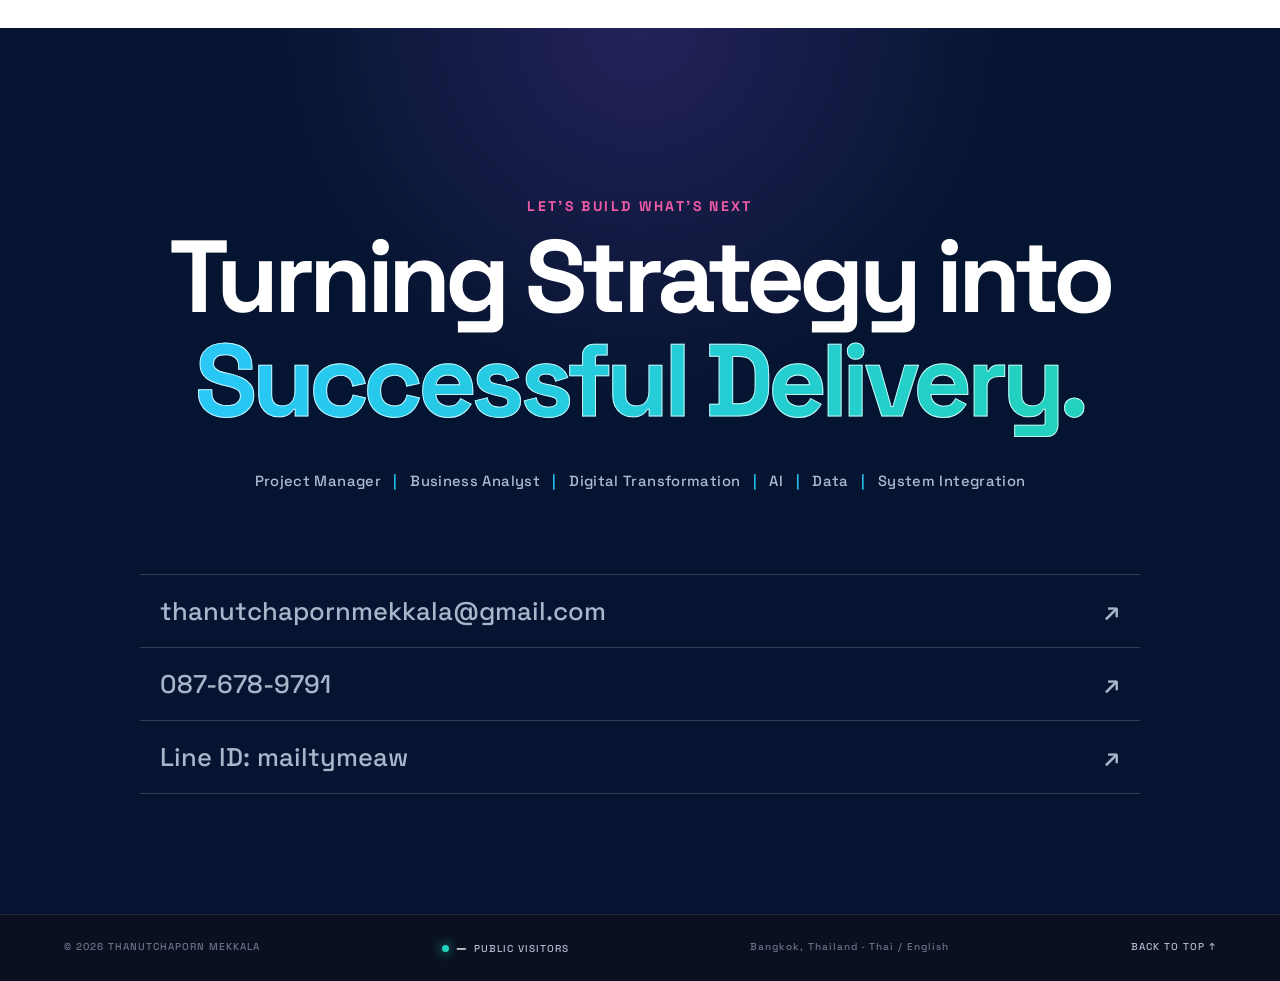
==== commit 2ccc1ee8: "Update government agency logos" ====
--- a/index.html
+++ b/index.html
@@ -72,7 +72,7 @@
       </div>
       <div class="project-grid">
         <article class="project-card project-ai reveal"><div class="project-icon"><svg viewBox="0 0 48 48" aria-hidden="true"><path d="M15 15h18v18H15zM20 20h8v8h-8zM7 18h8M7 30h8M33 18h8M33 30h8M18 7v8M30 7v8M18 33v8M30 33v8"/></svg></div><span>AI &amp; ML</span><h3>Intelligent Forecasting</h3><p>AI and machine-learning solutions delivered for enterprise operations.</p><ul class="project-examples"><li>ML Demand Forecasting &amp; AI Dashboard</li><li>Anomaly Detection</li><li>OCR &amp; AI Chatbot</li><li>Model Development, MLOps &amp; Vision</li><li>Microsoft 4 Program</li></ul><small>Projects managed up to THB 15.5M</small></article>
-        <article class="project-card project-gov reveal"><div class="project-icon"><svg viewBox="0 0 48 48" aria-hidden="true"><path d="M24 5 8 13v4h32v-4L24 5ZM11 39h26M14 18v17M22 18v17M30 18v17M38 39v4H10v-4"/></svg></div><span>GOVTECH</span><h3>Digital Public Services</h3><p>e-Service platforms, e-work permit, digital medical certification, and citizen-facing government systems.</p><div class="agency-list" aria-label="Government client portfolio"><div><img src="assets/agencies/mof.png" alt="Ministry of Finance emblem"><b>Ministry of Finance</b></div><div><img src="assets/agencies/excise.png" alt="Excise Department emblem"><b>Excise Department</b></div><div><img src="assets/agencies/dwr.png" alt="Department of Water Resources emblem"><b>Department of Water Resources</b></div><div><img src="assets/agencies/doe.png" alt="Department of Employment emblem"><b>Department of Employment</b></div><div><img src="assets/agencies/immigration.png" alt="Immigration Bureau emblem"><b>Immigration Bureau</b></div><div><img src="assets/agencies/moph.png" alt="Ministry of Public Health emblem"><b>Ministry of Public Health</b></div><div><img src="assets/agencies/nbtc.png" alt="Office of the NBTC emblem"><b>Office of the NBTC</b></div><div><img src="assets/agencies/mhesi.png" alt="MHESI emblem"><b>Ministry of Higher Education, Science, Research and Innovation</b></div><div><img src="assets/agencies/rta.png" alt="Royal Thai Army emblem"><b>Royal Thai Army</b></div><div><img src="assets/agencies/oic.svg" alt="Office of Insurance Commission emblem"><b>Office of Insurance Commission</b></div><div><img src="assets/agencies/opf.png" alt="Older Persons Fund emblem"><b>Older Persons Fund</b></div></div><small>11 government organizations</small></article>
+        <article class="project-card project-gov reveal"><div class="project-icon"><svg viewBox="0 0 48 48" aria-hidden="true"><path d="M24 5 8 13v4h32v-4L24 5ZM11 39h26M14 18v17M22 18v17M30 18v17M38 39v4H10v-4"/></svg></div><span>GOVTECH</span><h3>Digital Public Services</h3><p>e-Service platforms, e-work permit, digital medical certification, and citizen-facing government systems.</p><div class="agency-list" aria-label="Government client portfolio"><div><img src="assets/agencies/mof.png" alt="Ministry of Finance emblem"><b>Ministry of Finance</b></div><div><img src="assets/agencies/excise.png?v=20260804" alt="Excise Department emblem"><b>Excise Department</b></div><div><img src="assets/agencies/dwr.png" alt="Department of Water Resources emblem"><b>Department of Water Resources</b></div><div><img src="assets/agencies/doe.png?v=20260804" alt="Department of Employment emblem"><b>Department of Employment</b></div><div><img src="assets/agencies/immigration.png" alt="Immigration Bureau emblem"><b>Immigration Bureau</b></div><div><img src="assets/agencies/moph.png?v=20260804" alt="Ministry of Public Health emblem"><b>Ministry of Public Health</b></div><div><img src="assets/agencies/nbtc.png" alt="Office of the NBTC emblem"><b>Office of the NBTC</b></div><div><img src="assets/agencies/mhesi.png" alt="MHESI emblem"><b>Ministry of Higher Education, Science, Research and Innovation</b></div><div><img src="assets/agencies/rta.png" alt="Royal Thai Army emblem"><b>Royal Thai Army</b></div><div><img src="assets/agencies/oic.svg" alt="Office of Insurance Commission emblem"><b>Office of Insurance Commission</b></div><div><img src="assets/agencies/opf.png" alt="Older Persons Fund emblem"><b>Older Persons Fund</b></div></div><small>11 government organizations</small></article>
         <article class="project-card project-security reveal"><div class="project-icon"><svg viewBox="0 0 48 48" aria-hidden="true"><path d="M24 5 39 11v11c0 10-6 17-15 21C15 39 9 32 9 22V11l15-6Zm-7 19 5 5 10-11"/></svg></div><span>IDENTITY &amp; SECURITY</span><h3>Trusted Digital Identity</h3><p>Secure identity and citizen-service platforms.</p><ul class="project-examples"><li>Biometric Screening Platform</li><li>Mobile ID3</li><li>Cybersecurity Infrastructure</li><li>e-KYC &amp; PDPA-aware platforms</li></ul><small>Projects managed up to THB 42M</small></article>
         <article class="project-card project-data reveal"><div class="project-icon"><svg viewBox="0 0 48 48" aria-hidden="true"><path d="M8 38V25M18 38V17M28 38V28M38 38V9M6 41h36"/></svg></div><span>DATA &amp; BI</span><h3>Decision Intelligence</h3><p>Analytics platforms turning operational data into decisions.</p><ul class="project-examples"><li>Power BI &amp; Tableau Dashboards</li><li>Surat Thani &amp; Zoning GIS Analytics Platform</li><li>Data Pipelines, Warehousing &amp; Governance</li><li>Executive Reporting</li></ul><small>BI · GIS · Analytics</small></article>
         <article class="project-card project-cloud reveal"><div class="project-icon"><svg viewBox="0 0 48 48" aria-hidden="true"><path d="M14 37h23a8 8 0 0 0 1-16 13 13 0 0 0-25-1 8.5 8.5 0 0 0 1 17Z"/></svg></div><span>CLOUD &amp; PLATFORM</span><h3>Modern Infrastructure</h3><p>Cloud, application, and enterprise technology ecosystems.</p><ul class="project-examples"><li>Azure</li><li>Cloud Migration &amp; Cost Optimization</li><li>API &amp; Software/System Integration</li><li>Data Center &amp; SAP ERP</li><li>Web, Windows &amp; Mobile Applications</li></ul><small>Secure · Scalable · Integrated</small></article>
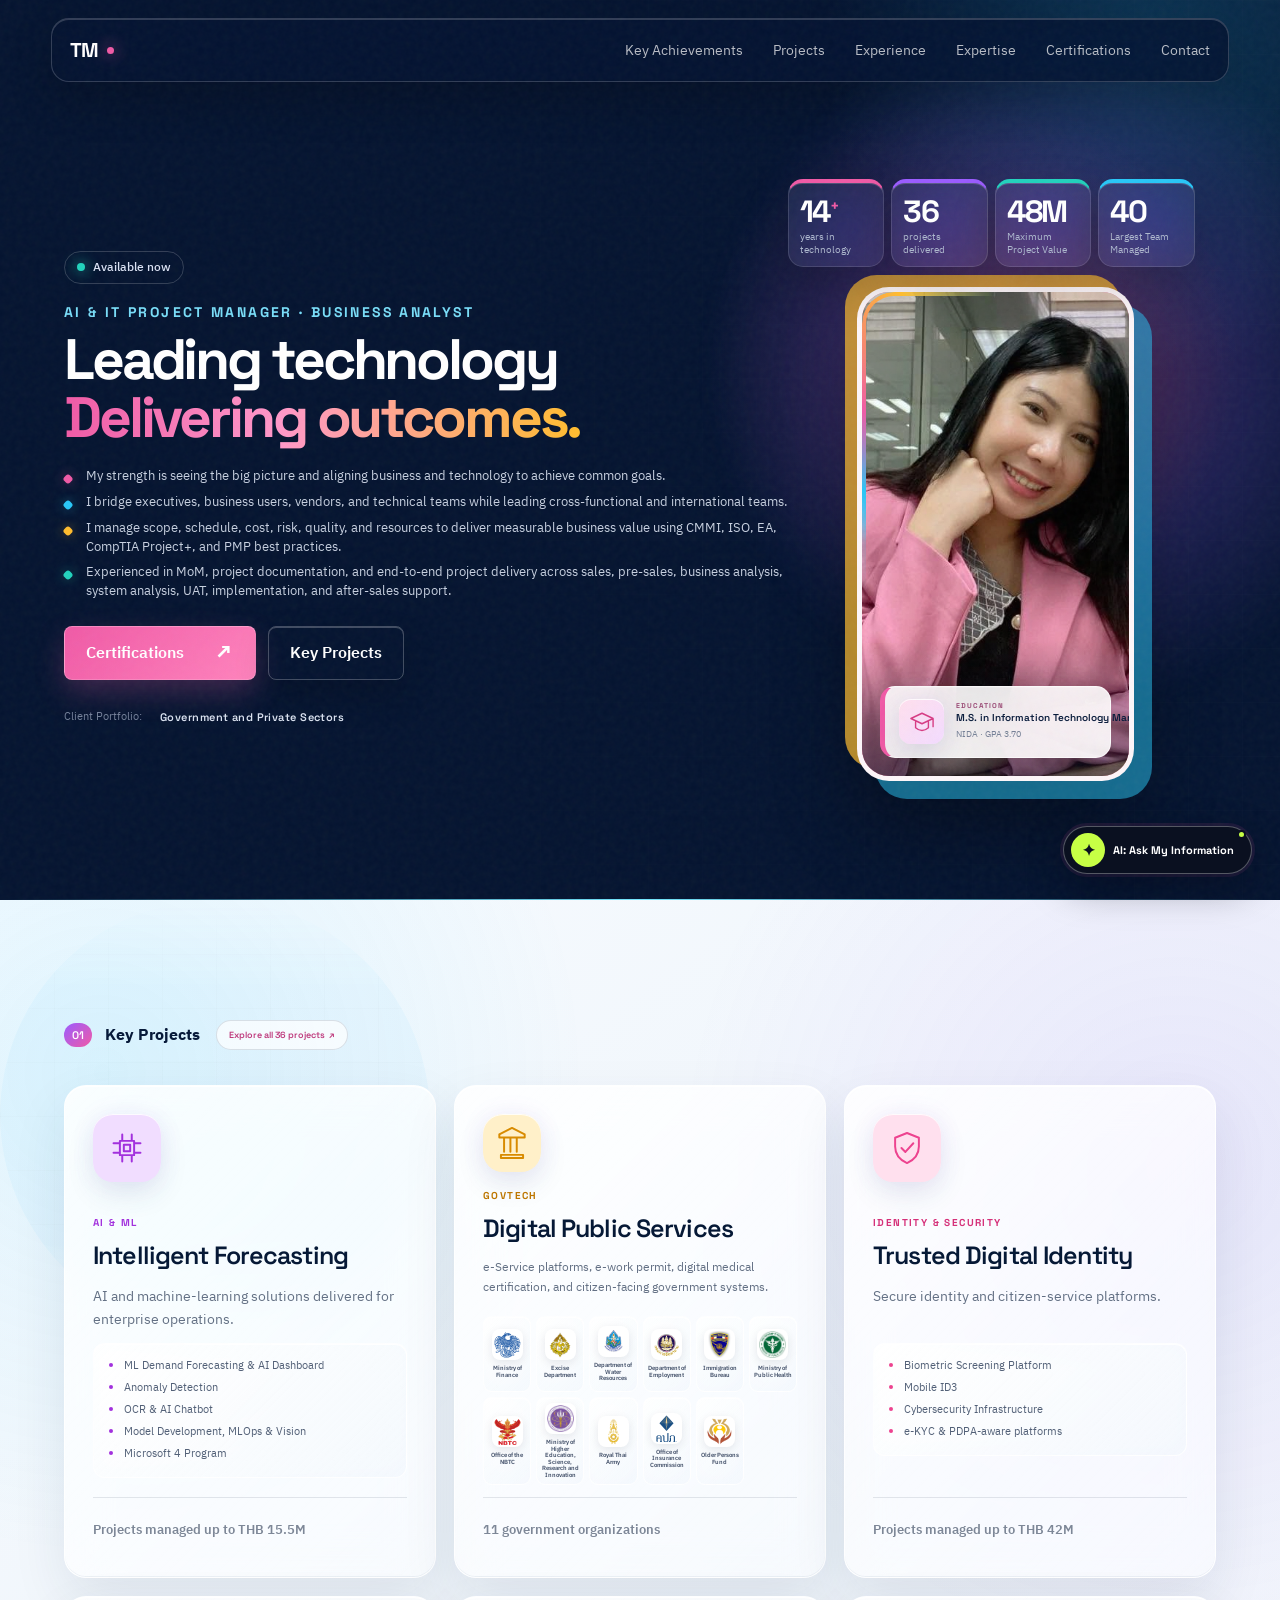
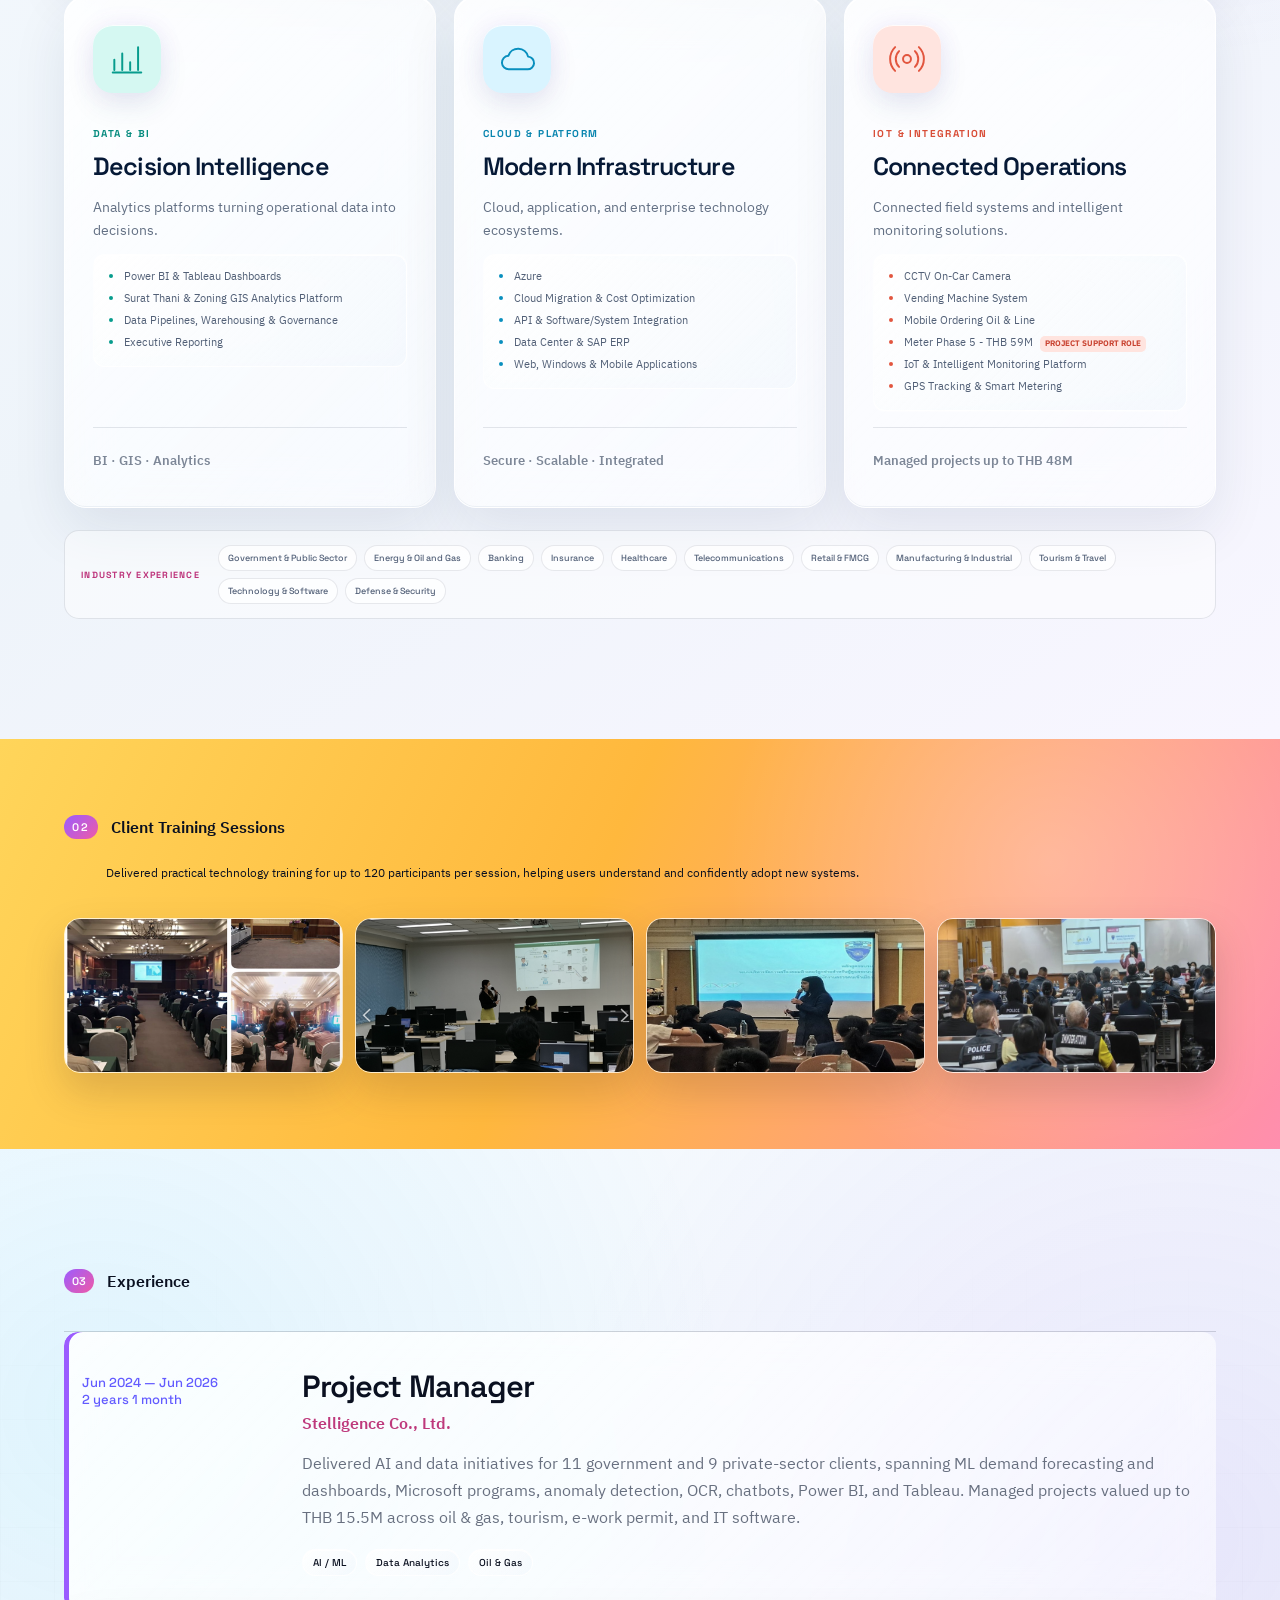
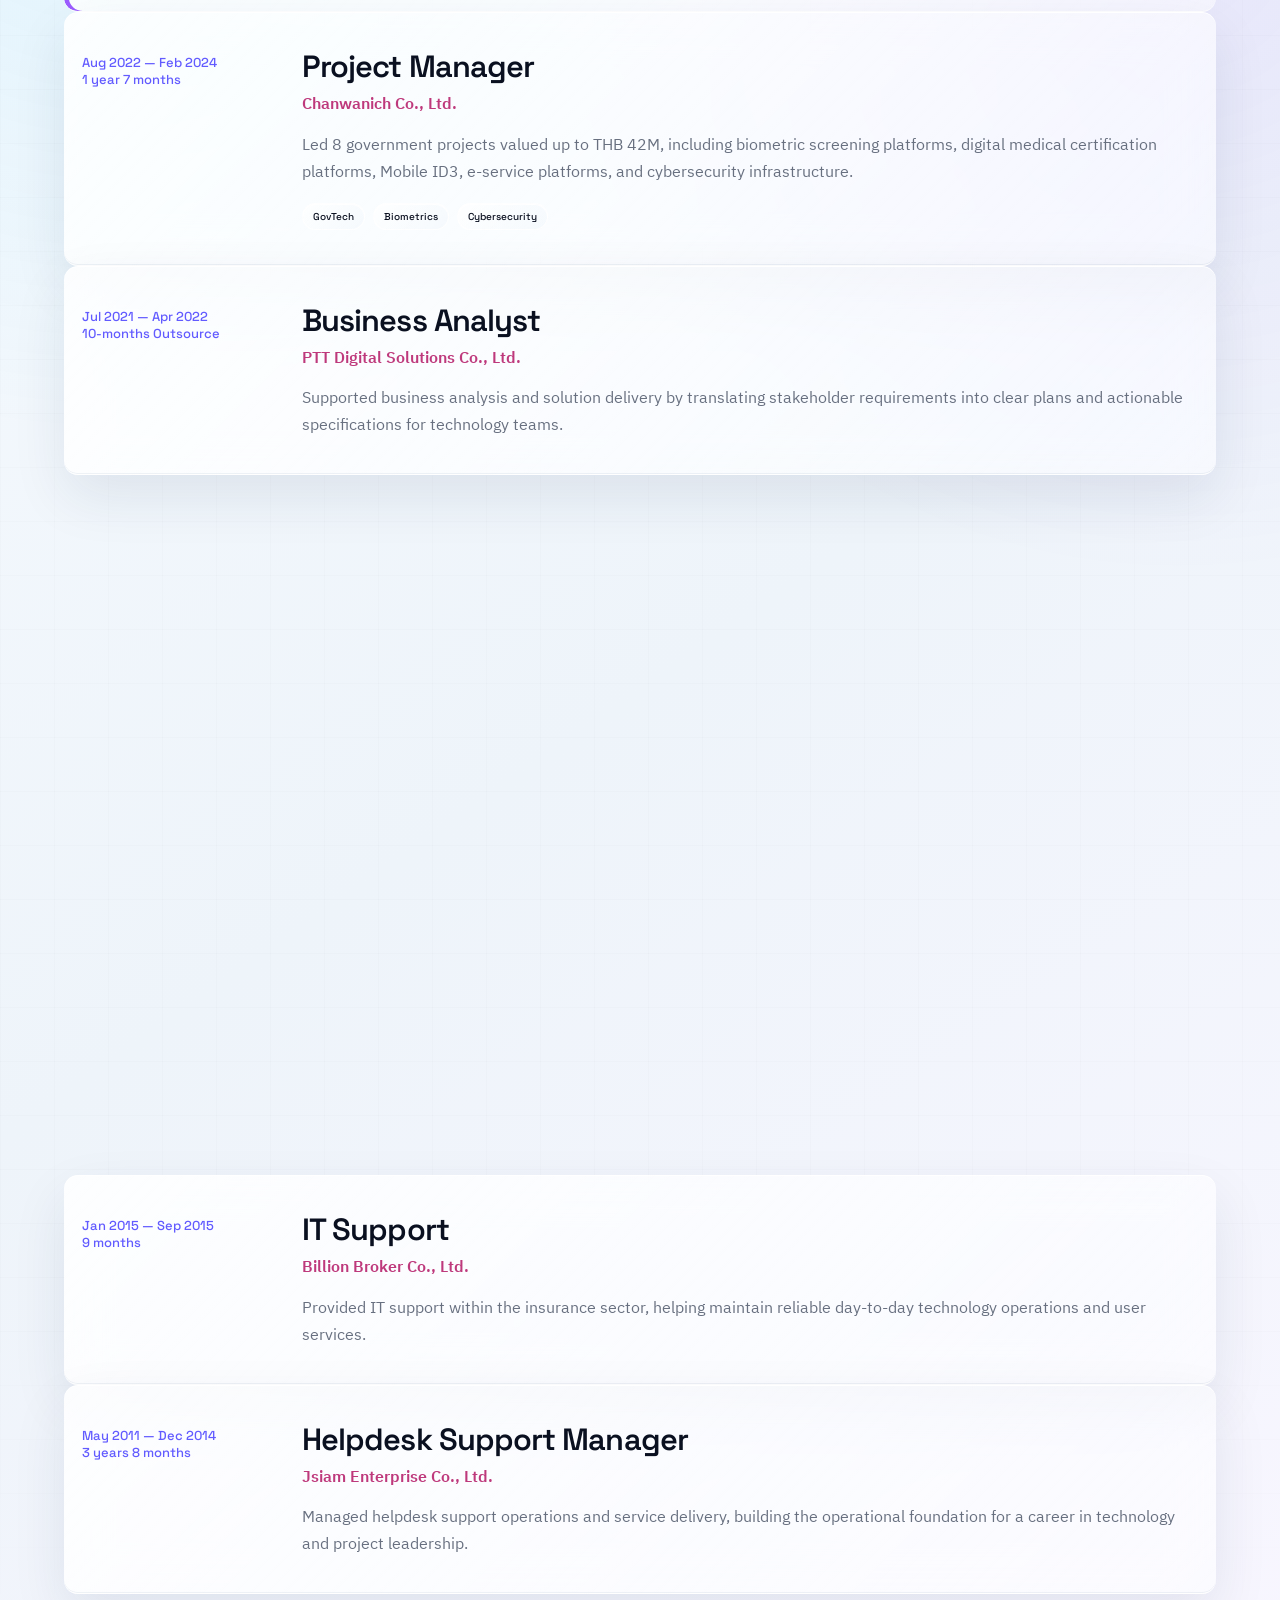
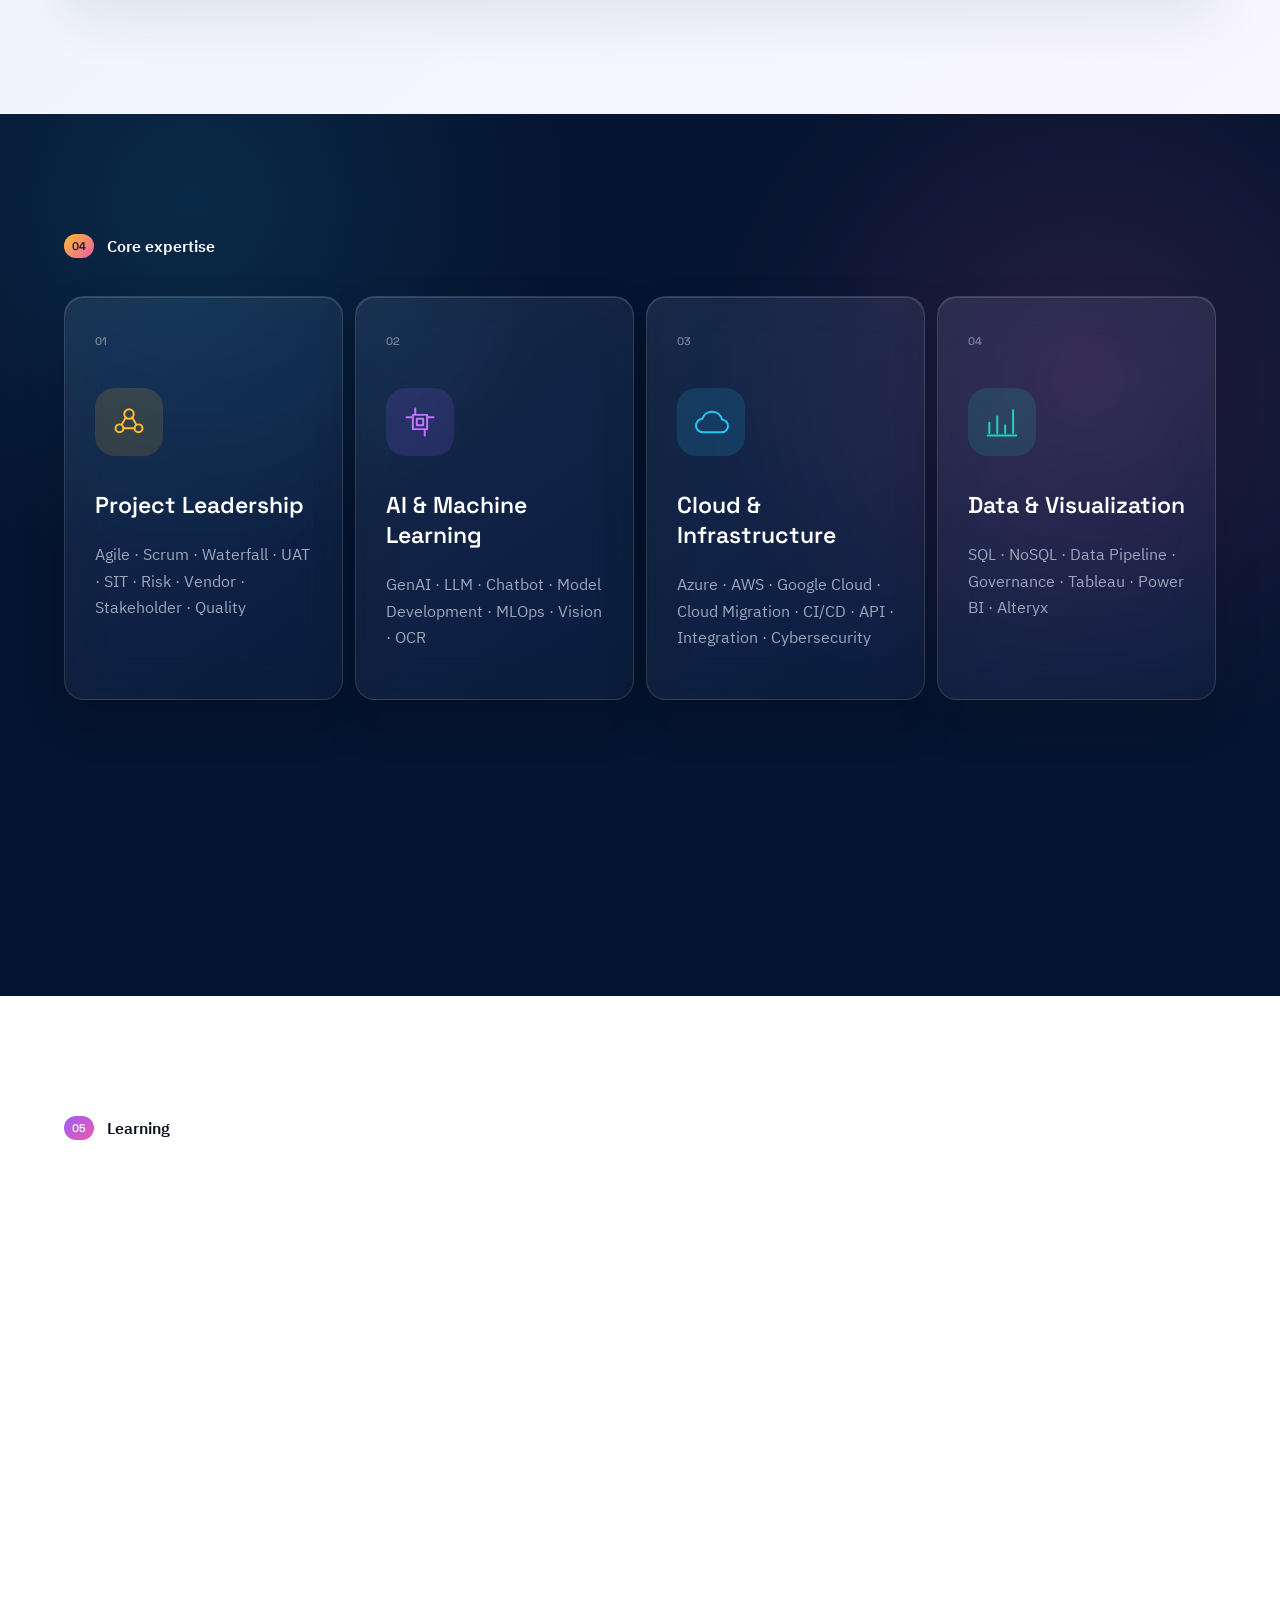
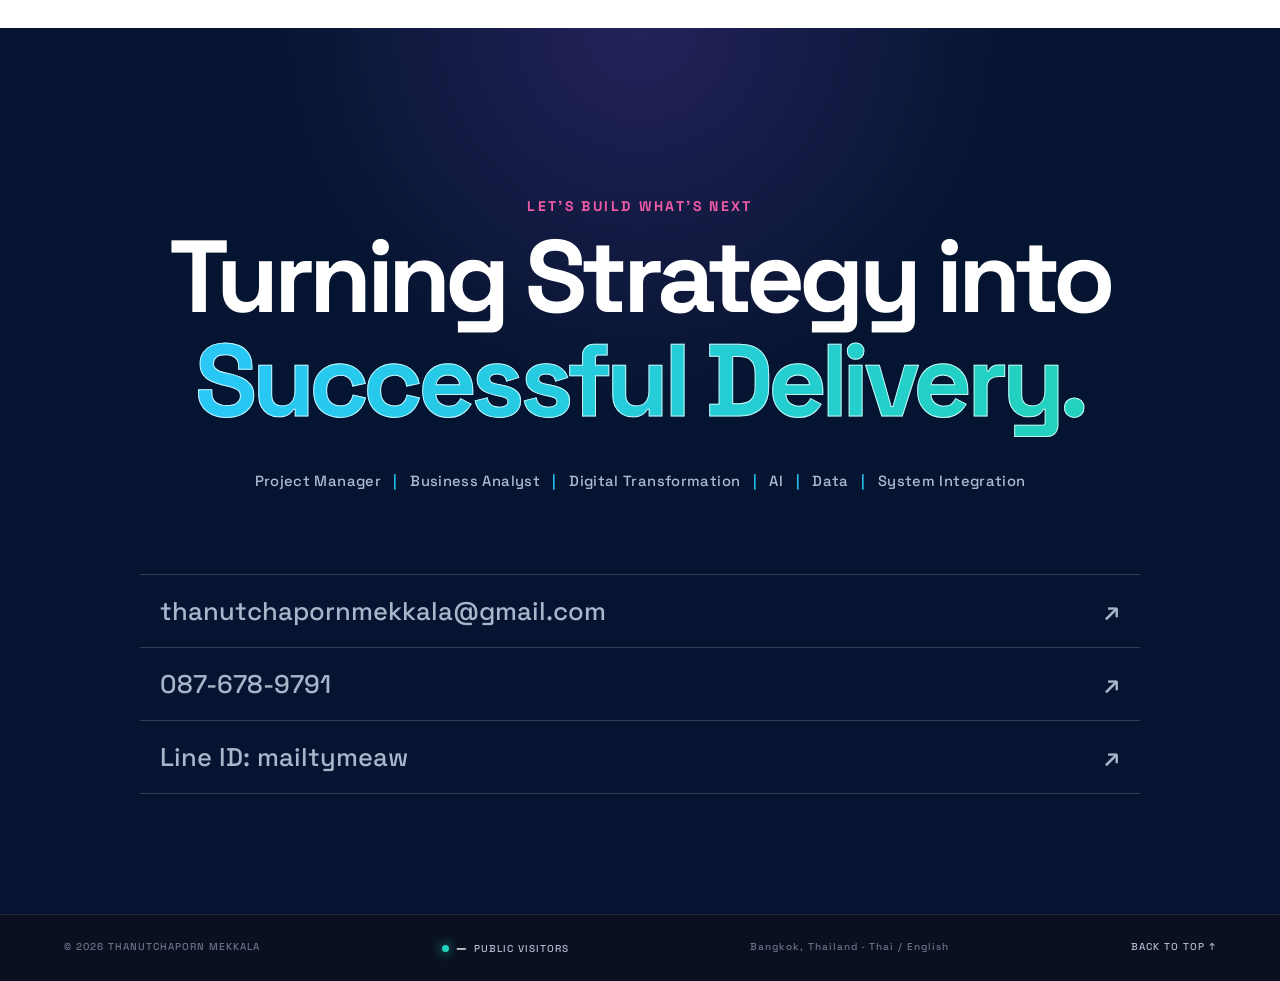
==== commit 6601a6bc: "Improve layout at 125 percent browser zoom" ====
--- a/index.html
+++ b/index.html
@@ -9,7 +9,7 @@
   <link rel="preconnect" href="https://fonts.gstatic.com" crossorigin>
   <link href="https://fonts.googleapis.com/css2?family=IBM+Plex+Sans+Thai:wght@300;400;500;600;700&family=Space+Grotesk:wght@400;500;600;700&display=swap" rel="stylesheet">
   <link rel="stylesheet" href="styles.css">
-  <link rel="stylesheet" href="polish.css">
+  <link rel="stylesheet" href="polish.css?v=20260804-2">
 </head>
 <body>
   <div class="noise" aria-hidden="true"></div>
--- a/polish.css
+++ b/polish.css
@@ -212,6 +212,32 @@
   .hero-summary p:first-child { white-space: nowrap; }
 }
 
+/* Compact desktop: keeps the composition balanced at 125% browser zoom. */
+@media (min-width: 1001px) and (max-width: 1250px) {
+  .nav-links { gap: 16px; }
+  .nav-links a { font-size: 12px; }
+  .section { padding-left: max(3.5vw,24px); padding-right: max(3.5vw,24px); }
+  .hero { grid-template-columns: minmax(0,1.08fr) minmax(350px,.92fr); gap: 18px; }
+  h1 { font-size: clamp(48px,5.5vw,68px); }
+  .hero-intro { font-size: 16px; }
+  .hero-summary p { font-size: 12px; }
+  .hero-actions { margin-top: 25px; margin-bottom: 30px; }
+  .client-portfolio-simple { margin-top: 24px; }
+  .hero-visual { min-width: 0; }
+  .hero-stat-grid div { min-height: 92px; padding: 10px 8px; }
+  .hero-stat-grid strong { font-size: 29px; }
+  .portrait-card { left: 10%; right: 10%; }
+  .achievement-list { grid-template-columns: repeat(3,1fr); }
+  .achievement-item { min-height: 220px; }
+  .project-grid { grid-template-columns: repeat(2,minmax(0,1fr)); }
+  .capability-grid { grid-template-columns: repeat(2,minmax(0,1fr)); }
+  .capability:nth-child(2) { border-right: 0; }
+  .capability:nth-child(-n+2) { border-bottom: 1px solid rgba(255,255,255,.14); }
+  .learning { grid-template-columns: minmax(0,1fr) minmax(0,1.5fr); }
+  .learning > .certs:last-child { grid-column: 1 / -1; }
+  .training-copy > p { white-space: normal; }
+}
+
 /* Keep the complete hero composition visible at browser zoom 100% on shorter desktop screens. */
 @media (min-width: 1001px) and (max-height: 900px) {
   .hero { min-height: 100vh; padding-top: 105px; padding-bottom: 28px; }
